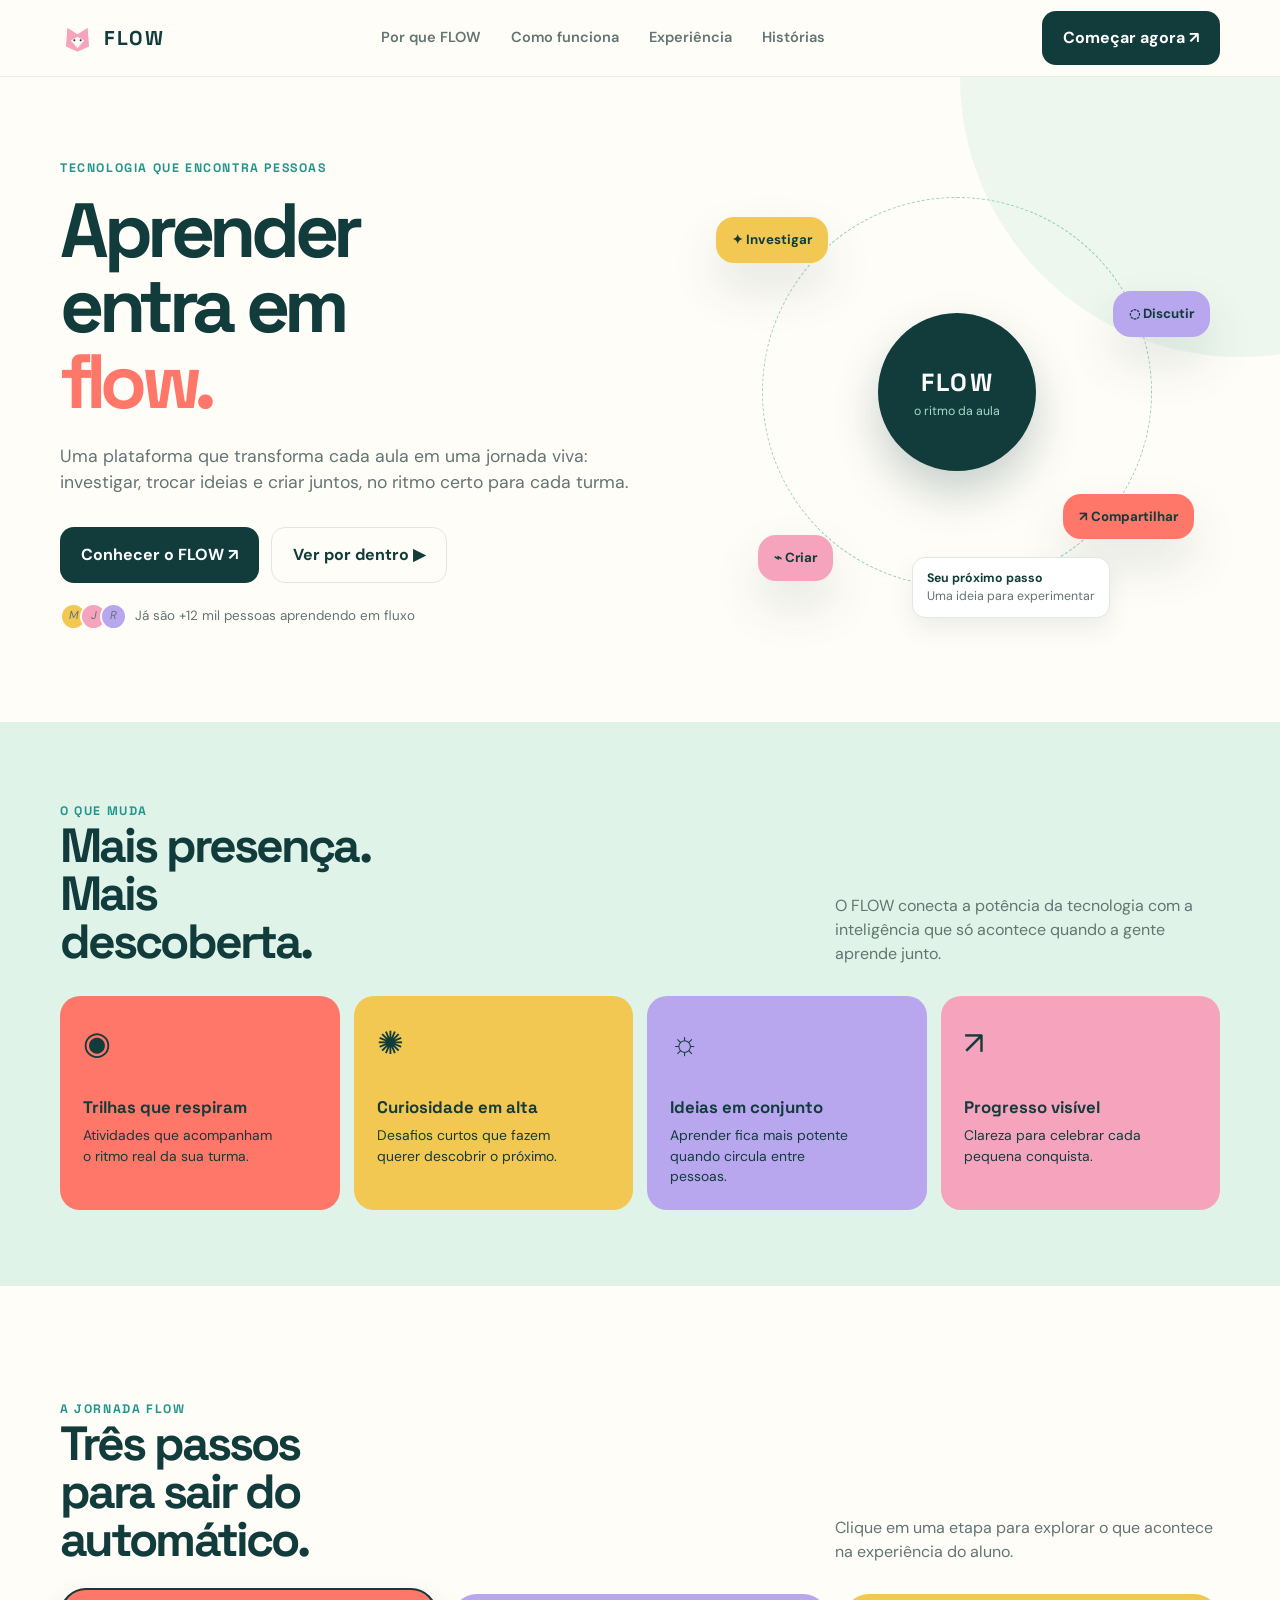
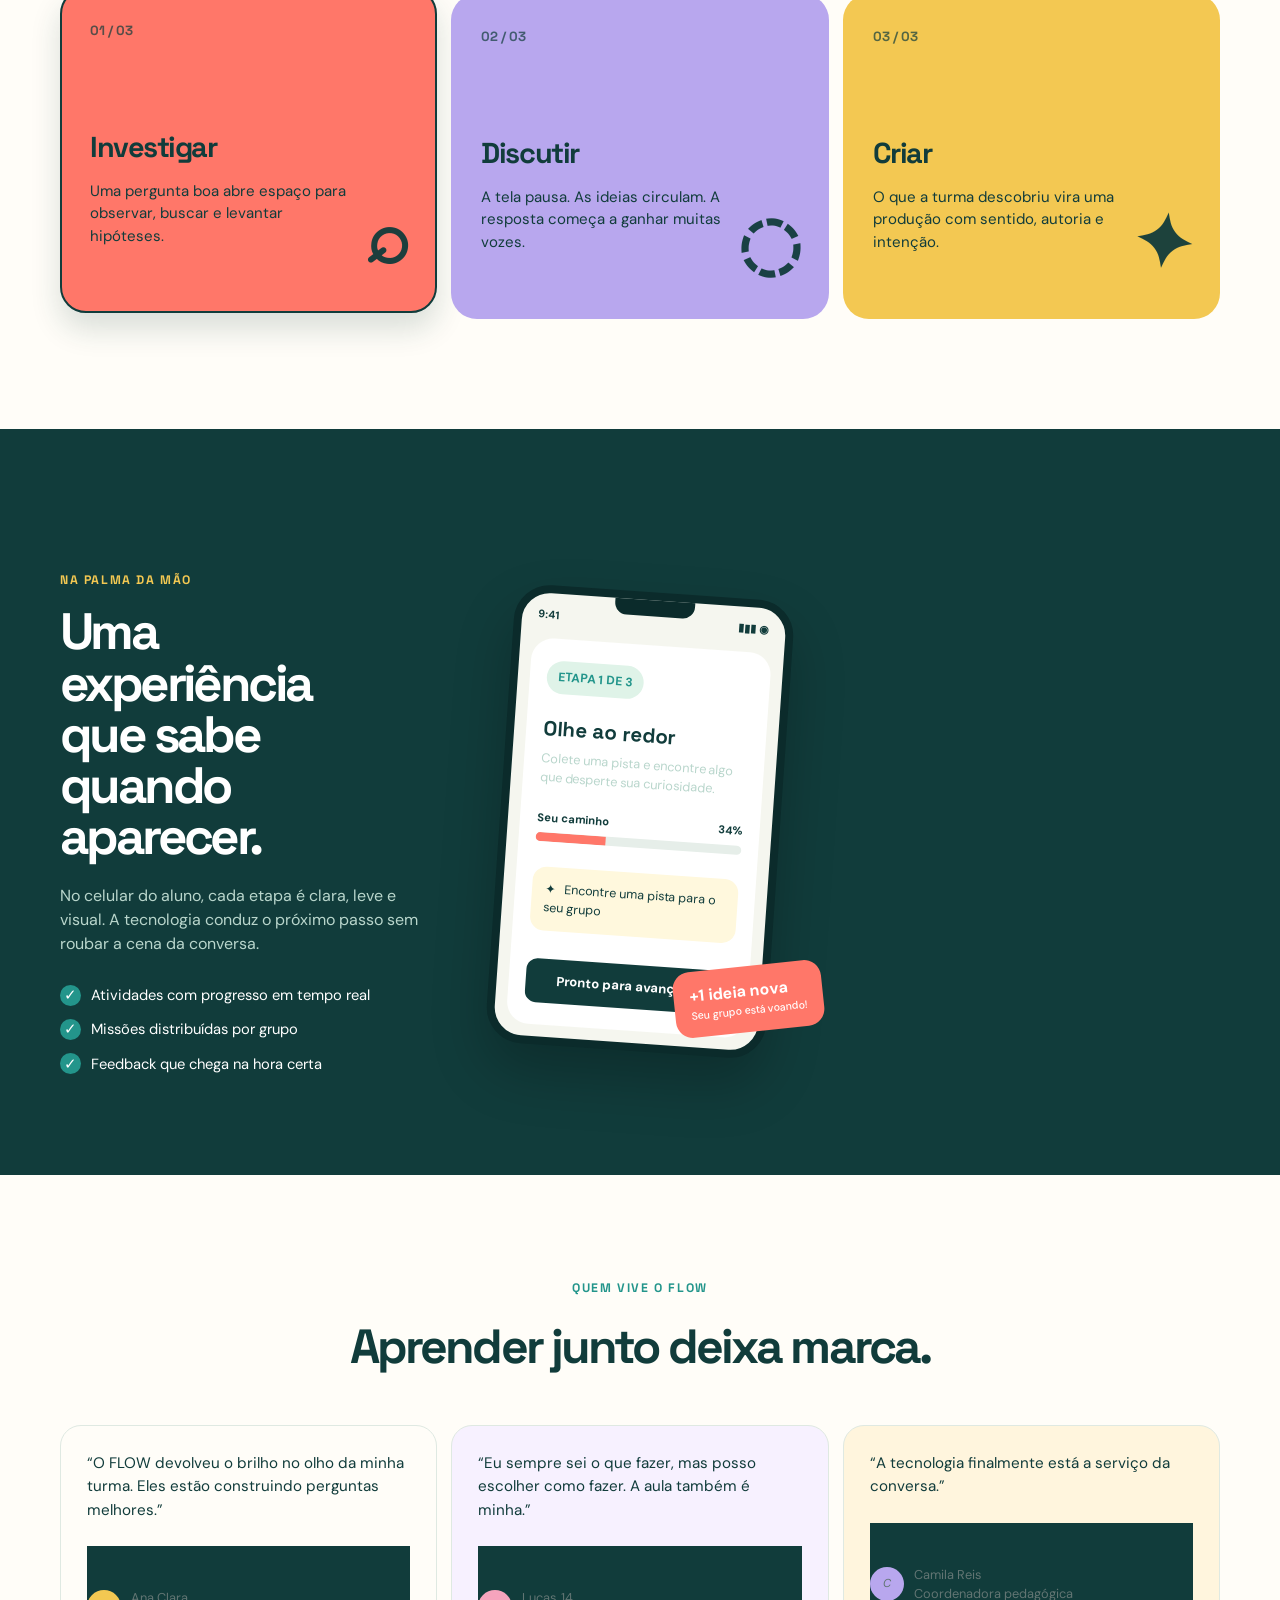
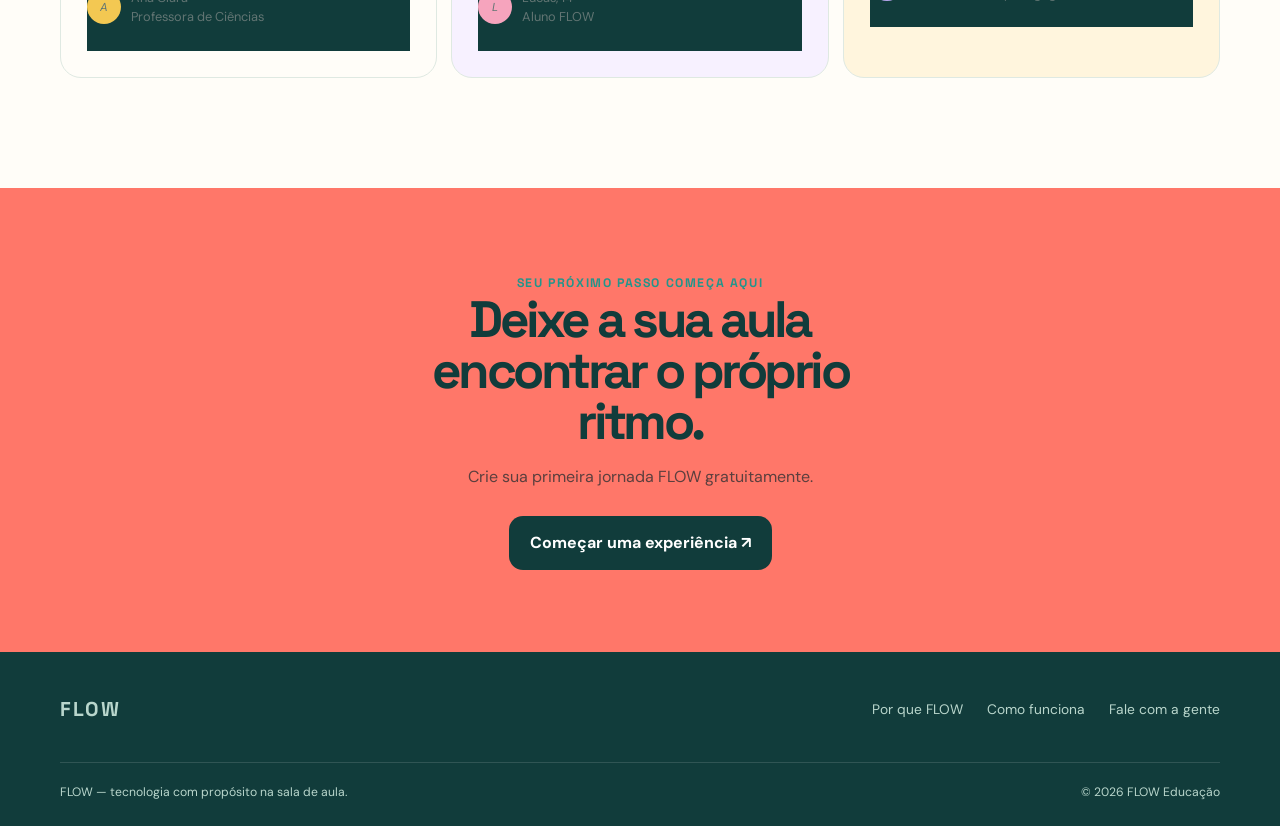
==== frontend/index.html @ 7e12e646 "feat: add FlowRoom frontend pages" ====
<!doctype html>
<html lang="pt-BR">
<head>
<meta charset="utf-8"><meta name="viewport" content="width=device-width,initial-scale=1">
<title>FLOW — Aprender no ritmo certo</title>
<link rel="preconnect" href="https://fonts.googleapis.com"><link rel="preconnect" href="https://fonts.gstatic.com" crossorigin>
<link href="https://fonts.googleapis.com/css2?family=DM+Sans:wght@400;500;600;700&family=Space+Grotesk:wght@500;600;700&display=swap" rel="stylesheet">
<style>
:root{--deep:#113c3b;--teal:#23958b;--mint:#dff3e8;--paper:#fffdf8;--muted:#627573;--coral:#ff7769;--yellow:#f3c852;--lilac:#b8a7ee;--pink:#f6a4bd;--line:#dfe9e2;--shadow:0 24px 50px #113c3b1f}
*{box-sizing:border-box;margin:0;padding:0}html{scroll-behavior:smooth}body{background:var(--paper);color:var(--deep);font-family:'DM Sans',sans-serif;line-height:1.5;overflow-x:hidden}h1,h2,h3,.brand,.eyebrow{font-family:'Space Grotesk',sans-serif}a{color:inherit;text-decoration:none}button{font:inherit}.wrap{margin:auto;width:min(1160px,calc(100% - 48px))}.eyebrow{color:var(--teal);font-size:.77rem;font-weight:700;letter-spacing:.13em;text-transform:uppercase}.btn{align-items:center;border:0;border-radius:14px;cursor:pointer;display:inline-flex;font-weight:700;gap:10px;justify-content:center;padding:15px 21px;transition:.2s}.btn:hover{box-shadow:0 10px 22px #113c3b29;transform:translateY(-3px)}.primary{background:var(--deep);color:#fff}.quiet{background:transparent;border:1px solid var(--line)}:focus-visible{outline:3px solid var(--yellow);outline-offset:3px}
header{background:#fffdf8e8;border-bottom:1px solid #dfe9e2bf;backdrop-filter:blur(14px);position:sticky;top:0;z-index:10}nav{align-items:center;display:flex;justify-content:space-between;min-height:76px}.brand{align-items:center;display:flex;font-size:1.25rem;font-weight:700;gap:9px;letter-spacing:.08em}.fox{height:35px;width:35px}.navlinks{display:flex;font-size:.91rem;font-weight:600;gap:30px}.navlinks a{color:var(--muted)}.navlinks a:hover{color:var(--teal)}.menu{background:none;border:0;cursor:pointer;display:none}.menu span{background:var(--deep);display:block;height:2px;margin:5px;width:23px}
.hero{overflow:hidden;padding:78px 0 92px;position:relative}.hero:before{background:var(--mint);border-radius:50%;content:'';height:560px;opacity:.55;position:absolute;right:-240px;top:-280px;width:560px}.hero-grid{align-items:center;display:grid;gap:64px;grid-template-columns:1fr .92fr;position:relative}.hero h1{font-size:clamp(3rem,6vw,5.65rem);letter-spacing:-.07em;line-height:.98;margin:14px 0 24px;max-width:8ch}.hero h1 em{color:var(--coral);font-style:normal}.lead{color:var(--muted);font-size:1.1rem;max-width:48ch}.actions{display:flex;flex-wrap:wrap;gap:12px;margin-top:31px}.hero-note{align-items:center;color:var(--muted);display:flex;font-size:.84rem;gap:8px;margin-top:20px}.avatars{display:flex}.avatar{align-items:center;border:2px solid var(--paper);border-radius:50%;display:flex;font-size:.72rem;height:27px;justify-content:center;margin-left:-7px;width:27px}.avatar:first-child{margin-left:0}.a1{background:var(--yellow)}.a2{background:var(--pink)}.a3{background:var(--lilac)}
.flow{min-height:460px;position:relative}.orbit{animation:spin 24s linear infinite;border:1.5px dashed #23958b73;border-radius:50%;height:390px;left:50%;position:absolute;top:50%;transform:translate(-50%,-50%);width:390px}.orbit:after{background:var(--coral);border:6px solid var(--paper);border-radius:50%;content:'';height:15px;left:41px;position:absolute;top:40px;width:15px}@keyframes spin{to{transform:translate(-50%,-50%) rotate(360deg)}}.core{align-items:center;background:var(--deep);border-radius:50%;box-shadow:0 22px 45px #113c3b3b;color:#fff;display:flex;flex-direction:column;height:158px;justify-content:center;left:50%;position:absolute;top:50%;transform:translate(-50%,-50%);width:158px;z-index:2}.core strong{font-family:'Space Grotesk';font-size:1.55rem;letter-spacing:.09em}.core small{color:#a8d8c9;font-size:.77rem}.chip{animation:float 4.5s ease-in-out infinite;border-radius:18px;box-shadow:var(--shadow);font-size:.83rem;font-weight:700;padding:13px 16px;position:absolute;z-index:3}.chip b{font-size:1.2rem}.one{background:var(--yellow);left:4%;top:12%}.two{animation-delay:-1.6s;background:var(--lilac);right:2%;top:28%}.three{animation-delay:-2.4s;background:var(--pink);bottom:9%;left:12%}.four{animation-delay:-3.2s;background:var(--coral);bottom:18%;right:5%}@keyframes float{50%{transform:translateY(-9px) rotate(2deg)}}.caption{background:#fff;border:1px solid var(--line);border-radius:13px;bottom:1%;box-shadow:0 11px 25px #113c3b14;color:var(--muted);font-size:.77rem;padding:11px 14px;position:absolute;right:21%;z-index:4}.caption strong{color:var(--deep);display:block}
.benefits{background:var(--mint);padding:76px 0}.section-head,.intro{align-items:end;display:flex;justify-content:space-between;margin-bottom:30px}.section-head h2,.intro h2{font-size:clamp(2rem,4vw,3rem);letter-spacing:-.06em;line-height:1;max-width:11ch}.section-head p,.intro p{color:var(--muted);max-width:35ch}.benefit-grid,.step-grid,.quotes{display:grid;gap:14px;grid-template-columns:repeat(4,1fr)}.card{border-radius:20px;min-height:195px;padding:23px;transition:.2s}.card:hover,.step:hover,.quote:hover{box-shadow:0 16px 30px #113c3b24;transform:translateY(-6px)}.card:nth-child(1),.step:nth-child(1){background:var(--coral)}.card:nth-child(2),.step:nth-child(2){background:var(--yellow)}.card:nth-child(3),.step:nth-child(3){background:var(--lilac)}.card:nth-child(4){background:var(--pink)}.icon{font-size:2rem;margin-bottom:28px}.card h3{font-size:1.05rem;margin-bottom:5px}.card p{font-size:.87rem;max-width:19ch}
.steps{padding:110px 0}.step-grid{grid-template-columns:repeat(3,1fr)}.step{border:2px solid transparent;border-radius:26px;cursor:pointer;min-height:325px;overflow:hidden;padding:28px;position:relative;transition:.2s}.step.active{border-color:var(--deep);box-shadow:0 16px 30px #113c3b29;transform:translateY(-6px)}.step:nth-child(1){background:var(--coral)}.step:nth-child(2){background:var(--lilac)}.step:nth-child(3){background:var(--yellow)}.step small{font-family:'Space Grotesk';font-weight:700;opacity:.7}.step h3{font-size:1.8rem;letter-spacing:-.05em;margin-top:84px}.step p{font-size:.94rem;margin-top:10px;max-width:26ch}.step b{bottom:18px;font-size:4.6rem;opacity:.95;position:absolute;right:24px;transform:rotate(8deg)}
.app{background:var(--deep);color:#fff;overflow:hidden;padding:100px 0}.app-grid{align-items:center;display:grid;gap:90px;grid-template-columns:.9fr 1.1fr}.app h2{font-size:clamp(2.2rem,4vw,3.6rem);letter-spacing:-.07em;line-height:1;margin:15px 0 22px;max-width:9ch}.app p{color:#b9d6cc;max-width:38ch}.app .eyebrow{color:var(--yellow)}.checks{display:grid;gap:12px;list-style:none;margin-top:28px}.checks li{align-items:center;display:flex;font-size:.92rem;gap:10px}.checks li:before{align-items:center;background:var(--teal);border-radius:50%;content:'✓';display:flex;height:21px;justify-content:center;width:21px}.phone-wrap{display:flex;justify-content:center;position:relative}.phone{background:#f5f6ef;border:8px solid #0b2b2b;border-radius:36px;box-shadow:0 27px 55px #0000003b;color:var(--deep);max-width:280px;padding:12px;transform:rotate(4deg);width:100%}.phone-top{display:flex;font-size:.68rem;font-weight:700;justify-content:space-between;padding:1px 4px 16px}.notch{background:#0b2b2b;border-radius:0 0 12px 12px;height:16px;left:50%;position:absolute;top:0;transform:translateX(-50%);width:80px}.phone-body{background:#fff;border-radius:22px;min-height:370px;padding:22px 17px}.pill{background:var(--mint);border-radius:100px;color:var(--teal);display:inline-flex;font-size:.76rem;font-weight:700;padding:7px 11px}.phone h3{font-size:1.28rem;margin:20px 0 5px}.phone-body p{font-size:.8rem}.bar-label{display:flex;font-size:.7rem;font-weight:700;justify-content:space-between;margin-top:22px}.bar{background:#e6eee9;border-radius:10px;height:9px;margin-top:7px;overflow:hidden}.bar i{animation:grow 1.5s ease-out both;background:var(--coral);display:block;height:100%;width:72%}@keyframes grow{from{width:0}}.task{background:#fff8dd;border-radius:14px;font-size:.78rem;margin-top:25px;padding:13px}.phone-btn{background:var(--deep);border:0;border-radius:11px;color:#fff;cursor:pointer;font-size:.82rem;font-weight:700;margin-top:28px;padding:12px;width:100%}.phone-btn.done{background:var(--teal)}.badge{background:var(--coral);border-radius:17px;bottom:4%;font-weight:700;padding:13px 16px;position:absolute;right:1%;transform:rotate(-6deg)}.badge small{display:block;font-size:.66rem;font-weight:500}
.social{padding:100px 0 110px;text-align:center}.social h2{font-size:clamp(2rem,4vw,3rem);letter-spacing:-.06em;margin:12px auto 42px}.quotes{grid-template-columns:repeat(3,1fr);text-align:left}.quote{border:1px solid var(--line);border-radius:21px;padding:26px;transition:.2s}.quote:nth-child(2){background:#f7f1ff}.quote:nth-child(3){background:#fff5dd}.quote p{font-size:.95rem;line-height:1.55}.quote footer{align-items:center;color:var(--muted);display:flex;font-size:.8rem;gap:10px;margin-top:24px}.quote footer .avatar{border:0;height:34px;margin:0;width:34px}
.final{background:var(--coral);padding:82px 0;text-align:center}.final h2{font-size:clamp(2.2rem,4vw,3.7rem);letter-spacing:-.07em;line-height:1;margin:auto;max-width:14ch}.final p{color:#5c3f3e;margin:18px auto 27px}.final .btn{background:var(--deep);color:#fff}footer{background:var(--deep);color:#b9d6cc;padding:42px 0 24px}.foot-top,.foot-bottom{align-items:center;display:flex;justify-content:space-between}.foot-links{display:flex;font-size:.86rem;gap:24px}.foot-bottom{border-top:1px solid #ffffff21;font-size:.76rem;margin-top:38px;padding-top:20px}
@media(max-width:860px){.hero-grid,.app-grid{grid-template-columns:1fr;gap:35px}.hero-copy{text-align:center}.hero-copy h1,.hero-copy .lead{margin-left:auto;margin-right:auto}.actions,.hero-note{justify-content:center}.benefit-grid{grid-template-columns:repeat(2,1fr)}.app{text-align:center}.app h2,.app p{margin-left:auto;margin-right:auto}.checks{justify-content:center}.phone-wrap{margin-top:12px}.section-head,.intro{align-items:start;flex-direction:column;gap:16px}.quotes{grid-template-columns:1fr 1fr}}
@media(max-width:600px){.wrap{width:min(100% - 36px,520px)}.navlinks{background:var(--paper);border-bottom:1px solid var(--line);display:none;flex-direction:column;gap:18px;left:0;padding:22px;position:absolute;right:0;top:76px}.navlinks.open{display:flex}.menu{display:block}.nav-cta{display:none}.hero{padding:56px 0}.hero h1{font-size:clamp(2.9rem,14vw,4.3rem)}.flow{min-height:355px}.orbit{height:275px;width:275px}.core{height:115px;width:115px}.core strong{font-size:1.2rem}.chip{font-size:.72rem;padding:10px 11px}.caption{bottom:0;right:9%}.benefits{padding:60px 0}.benefit-grid,.step-grid,.quotes{display:flex;overflow-x:auto;scroll-snap-type:x mandatory;scrollbar-width:none}.benefit-grid::-webkit-scrollbar,.step-grid::-webkit-scrollbar,.quotes::-webkit-scrollbar{display:none}.card,.step,.quote{flex:0 0 82%;scroll-snap-align:start}.steps,.social{padding:78px 0}.step{min-height:290px}.step h3{margin-top:65px}.app{padding:73px 0}.phone{transform:rotate(2deg)}.badge{right:2%}.foot-top,.foot-bottom{align-items:flex-start;flex-direction:column;gap:20px}.foot-links{flex-wrap:wrap;gap:14px 20px}}
@media(prefers-reduced-motion:reduce){*,*:before,*:after{animation-duration:.01ms!important;scroll-behavior:auto!important;transition-duration:.01ms!important}}
</style>
<style>
.app-layer{background:#f4f7f2;display:none;inset:0;min-height:100vh;overflow:auto;position:fixed;z-index:30}.app-layer.open{display:block}.app-bar{align-items:center;background:#fffdf8;border-bottom:1px solid var(--line);display:flex;justify-content:space-between;padding:18px max(22px,calc((100% - 1120px)/2));position:sticky;top:0;z-index:2}.app-brand{align-items:center;display:flex;font-family:'Space Grotesk';font-size:1.1rem;font-weight:700;gap:8px;letter-spacing:.06em}.app-brand i{background:var(--coral);border-radius:9px;display:block;height:25px;transform:rotate(45deg);width:25px}.app-brand span{margin-left:-5px}.app-close{background:transparent;border:1px solid var(--line);border-radius:10px;color:var(--deep);cursor:pointer;font-weight:700;padding:9px 13px}.app-wrap{margin:auto;max-width:1060px;padding:52px 24px 80px}.app-page{display:none;animation:pageIn .35s ease both}.app-page.active{display:block}@keyframes pageIn{from{opacity:0;transform:translateY(12px)}to{opacity:1;transform:none}}.app-kicker{color:var(--teal);font-family:'Space Grotesk';font-size:.75rem;font-weight:700;letter-spacing:.14em;text-transform:uppercase}.app-heading{font-family:'Space Grotesk';font-size:clamp(2.3rem,5vw,4.7rem);letter-spacing:-.07em;line-height:.98;margin:13px 0 18px;max-width:11ch}.app-copy{color:var(--muted);font-size:1rem;max-width:48ch}.app-grid{display:grid;gap:20px;grid-template-columns:repeat(3,1fr);margin-top:38px}.app-choice,.app-card{background:#fff;border:1px solid var(--line);border-radius:20px;padding:24px;text-align:left}.app-choice{cursor:pointer;min-height:190px;transition:.2s}.app-choice:hover{border-color:var(--teal);box-shadow:var(--shadow);transform:translateY(-4px)}.app-choice:nth-child(1){background:var(--mint)}.app-choice:nth-child(2){background:#fff1dc}.app-choice:nth-child(3){background:#f5efff}.app-choice strong{display:block;font-family:'Space Grotesk';font-size:1.35rem;margin:40px 0 6px}.app-choice p,.app-card p{color:var(--muted);font-size:.88rem}.app-icon{font-size:1.7rem}.app-form{background:#fff;border:1px solid var(--line);border-radius:24px;margin-top:30px;max-width:510px;padding:28px}.field{display:grid;gap:7px;margin-bottom:17px}.field label{font-size:.8rem;font-weight:700}.field input,.field textarea,.select-like{background:#fbfcf8;border:1px solid #cfded4;border-radius:11px;color:var(--deep);font:inherit;padding:13px 14px;width:100%}.field textarea{min-height:130px;resize:vertical}.form-actions{display:flex;flex-wrap:wrap;gap:10px;margin-top:25px}.app-btn{background:var(--deep);border:0;border-radius:11px;color:#fff;cursor:pointer;font-weight:700;padding:13px 18px}.app-btn.alt{background:transparent;border:1px solid var(--line);color:var(--deep)}.flow-status{align-items:center;background:var(--mint);border-radius:14px;color:var(--teal);display:inline-flex;font-size:.78rem;font-weight:700;gap:8px;padding:9px 12px}.flow-status:before{background:var(--teal);border-radius:50%;content:'';height:8px;width:8px}.step-strip{display:flex;gap:8px;margin:30px 0}.step-dot{background:#dce8df;border-radius:50px;color:var(--muted);font-size:.75rem;font-weight:700;padding:8px 12px}.step-dot.current{background:var(--deep);color:#fff}.room-code{background:var(--deep);border-radius:26px;color:#fff;display:inline-block;font-family:'Space Grotesk';font-size:clamp(3rem,9vw,6.5rem);letter-spacing:.14em;line-height:1;padding:28px 34px}.room-layout{align-items:start;display:grid;gap:20px;grid-template-columns:1.15fr .85fr;margin-top:35px}.member-list{display:grid;gap:9px;margin-top:18px}.member{align-items:center;background:#f7faf5;border:1px solid var(--line);border-radius:11px;display:flex;justify-content:space-between;padding:12px 14px}.member b{font-size:.9rem}.member small{color:var(--muted)}.progress-track{background:#e5eee6;border-radius:20px;height:12px;margin:15px 0 25px;overflow:hidden}.progress-track i{background:var(--teal);border-radius:20px;display:block;height:100%;width:75%}.group-grid{display:grid;gap:10px;grid-template-columns:repeat(2,1fr);margin-top:18px}.group-box{background:#f8faf7;border:1px solid var(--line);border-radius:12px;padding:14px}.group-box strong{display:flex;justify-content:space-between}.group-box small{color:var(--muted);display:block;margin-top:5px}.mode-card{border-radius:26px;margin-top:32px;padding:42px 34px}.mode-card.digital{background:var(--mint)}.mode-card.presential{background:var(--deep);color:#fff;max-width:700px}.mode-card.presential .app-copy{color:#b9d6cc}.mode-card h2{font-family:'Space Grotesk';font-size:clamp(2.2rem,5vw,4.8rem);letter-spacing:-.07em;line-height:.96;margin:18px 0;max-width:10ch}.mode-card.presential h2{max-width:11ch}.role-tag{background:var(--yellow);border-radius:100px;display:inline-block;font-size:.74rem;font-weight:700;padding:7px 11px}.quote-mark{color:var(--coral);font-size:4rem;line-height:.7}.result-stat{display:grid;gap:12px;grid-template-columns:repeat(3,1fr);margin:30px 0}.result-stat div{background:#fff;border:1px solid var(--line);border-radius:16px;padding:18px}.result-stat b{display:block;font-family:'Space Grotesk';font-size:2rem}.result-stat span{color:var(--muted);font-size:.78rem}.demo-progress{align-items:center;display:flex;gap:10px;margin:25px 0}.demo-progress i{background:var(--teal);border-radius:10px;display:block;height:6px;width:24%}.demo-progress i:nth-child(2){background:#c9d9ce;width:24%}.demo-progress i:nth-child(3){background:#c9d9ce;width:24%}.demo-progress i:nth-child(4){background:#c9d9ce;width:24%}.app-note{color:var(--muted);font-size:.82rem;margin-top:15px}.app-back{background:none;border:0;color:var(--teal);cursor:pointer;font-size:.85rem;font-weight:700;margin-bottom:22px;padding:0}.screen-actions{display:flex;flex-wrap:wrap;gap:10px;margin-top:28px}@media(max-width:700px){.app-wrap{padding:38px 18px 60px}.app-grid,.room-layout{grid-template-columns:1fr}.result-stat{grid-template-columns:1fr 1fr}.result-stat div:last-child{grid-column:span 2}.room-code{font-size:3.2rem;padding:22px 20px}.mode-card{padding:30px 24px}.app-bar{padding-left:18px;padding-right:18px}}
@media(max-width:420px){.wrap{width:calc(100% - 28px)}.hero{padding-top:42px}.hero h1{font-size:clamp(2.65rem,14vw,3.6rem)}.hero-note{align-items:flex-start;font-size:.76rem;text-align:left}.actions .btn{flex:1 1 100%;width:100%}.flow{min-height:320px}.orbit{height:245px;width:245px}.core{height:100px;width:100px}.core strong{font-size:1.05rem}.core small{font-size:.65rem}.chip{font-size:.65rem;padding:8px 9px}.one{left:0}.two{right:0}.three{left:3%}.four{right:0}.caption{font-size:.67rem;right:0}.app-bar{min-height:64px}.app-brand{font-size:.95rem}.app-close{font-size:.72rem;padding:8px 9px}.app-wrap{padding:30px 14px 48px}.app-heading{font-size:clamp(2.15rem,12vw,3.25rem);max-width:100%}.app-copy{font-size:.92rem}.app-grid{margin-top:25px}.app-choice,.app-card{border-radius:16px;padding:18px}.app-choice{min-height:150px}.app-choice strong{font-size:1.15rem;margin-top:24px}.app-form{border-radius:17px;padding:19px}.step-strip{margin:22px 0;max-width:100%;overflow-x:auto;padding-bottom:5px;scrollbar-width:none}.step-strip::-webkit-scrollbar{display:none}.step-dot{flex:0 0 auto;font-size:.68rem;padding:7px 9px}.room-code{font-size:2.65rem;letter-spacing:.1em;max-width:100%;padding:20px 14px}.room-layout{margin-top:25px}.mode-card{border-radius:20px;padding:25px 18px}.mode-card h2{font-size:clamp(2.1rem,12vw,3.2rem);max-width:100%}.result-stat{gap:8px;grid-template-columns:1fr 1fr}.result-stat div{padding:13px}.result-stat b{font-size:1.55rem}.result-stat div:last-child{grid-column:span 2}.screen-actions .app-btn{width:100%}.app-btn{max-width:100%;white-space:normal}.field input,.field textarea,.select-like{font-size:16px}}
 .app-tabs{display:flex;gap:5px;margin:0 auto;overflow-x:auto;padding:3px;scrollbar-width:none}.app-tabs::-webkit-scrollbar{display:none}.app-tab{background:transparent;border:0;border-radius:9px;color:var(--muted);cursor:pointer;font-size:.78rem;font-weight:700;padding:9px 12px;white-space:nowrap}.app-tab:hover,.app-tab:focus-visible{background:var(--mint);color:var(--deep)}@media(max-width:700px){.app-bar{gap:10px}.app-tabs{order:3;width:100%}.app-bar{flex-wrap:wrap}.app-bar .app-brand{margin-right:auto}.app-close{order:2}.app-tabs{order:3}.app-tabs .app-tab{font-size:.72rem;padding:8px 10px}}
</style>
</head>
<body>
<header><nav class="wrap"><a class="brand" href="#top"><svg class="fox" viewBox="0 0 100 100" fill="none" aria-hidden="true"><defs><linearGradient id="foxGradient" x1="18" y1="15" x2="83" y2="84"><stop stop-color="#F6A4BD"/><stop offset=".48" stop-color="#FF7769"/><stop offset="1" stop-color="#F3C852"/></linearGradient></defs><path d="M17 73 21 19l29 19 29-19 4 54-33 15-33-15Z" fill="url(#foxGradient)"/><path d="m31 56 19-11 19 11-19 22-19-22Z" fill="#FFFDF8"/><circle cx="41" cy="55" r="3" fill="#113C3B"/><circle cx="59" cy="55" r="3" fill="#113C3B"/></svg><span>FLOW</span></a><div class="navlinks" id="navlinks"><a href="#beneficios">Por que FLOW</a><a href="#como">Como funciona</a><a href="#experiencia">Experiência</a><a href="#historias">Histórias</a></div><a class="btn primary nav-cta" href="#comece">Começar agora ↗</a><button class="menu" aria-label="Abrir menu" aria-expanded="false"><span></span><span></span><span></span></button></nav></header>
<main id="top">
<section class="hero"><div class="wrap hero-grid"><div class="hero-copy"><span class="eyebrow">Tecnologia que encontra pessoas</span><h1>Aprender entra em <em>flow.</em></h1><p class="lead">Uma plataforma que transforma cada aula em uma jornada viva: investigar, trocar ideias e criar juntos, no ritmo certo para cada turma.</p><div class="actions"><a class="btn primary" href="#comece">Conhecer o FLOW ↗</a><a class="btn quiet" href="#experiencia">Ver por dentro ▶</a></div><div class="hero-note"><div class="avatars"><i class="avatar a1">M</i><i class="avatar a2">J</i><i class="avatar a3">R</i></div><span>Já são +12 mil pessoas aprendendo em fluxo</span></div></div><div class="flow" aria-label="Diagrama animado do fluxo de aprendizagem"><div class="orbit"></div><div class="core"><strong>FLOW</strong><small>o ritmo da aula</small></div><div class="chip one">✦ Investigar</div><div class="chip two">◌ Discutir</div><div class="chip three">⌁ Criar</div><div class="chip four">↗ Compartilhar</div><div class="caption"><strong>Seu próximo passo</strong>Uma ideia para experimentar</div></div></div></section>
<section class="benefits" id="beneficios"><div class="wrap"><div class="section-head"><div><span class="eyebrow">O que muda</span><h2>Mais presença. Mais descoberta.</h2></div><p>O FLOW conecta a potência da tecnologia com a inteligência que só acontece quando a gente aprende junto.</p></div><div class="benefit-grid"><article class="card"><div class="icon">◉</div><h3>Trilhas que respiram</h3><p>Atividades que acompanham o ritmo real da sua turma.</p></article><article class="card"><div class="icon">✺</div><h3>Curiosidade em alta</h3><p>Desafios curtos que fazem querer descobrir o próximo.</p></article><article class="card"><div class="icon">☼</div><h3>Ideias em conjunto</h3><p>Aprender fica mais potente quando circula entre pessoas.</p></article><article class="card"><div class="icon">↗</div><h3>Progresso visível</h3><p>Clareza para celebrar cada pequena conquista.</p></article></div></div></section>
<section class="steps" id="como"><div class="wrap"><div class="intro"><div><span class="eyebrow">A jornada FLOW</span><h2>Três passos para sair do automático.</h2></div><p>Clique em uma etapa para explorar o que acontece na experiência do aluno.</p></div><div class="step-grid"><article class="step active" tabindex="0" role="button" aria-label="Ver Investigar"><small>01 / 03</small><h3>Investigar</h3><p>Uma pergunta boa abre espaço para observar, buscar e levantar hipóteses.</p><b>⌕</b></article><article class="step" tabindex="0" role="button" aria-label="Ver Discutir"><small>02 / 03</small><h3>Discutir</h3><p>A tela pausa. As ideias circulam. A resposta começa a ganhar muitas vozes.</p><b>◌</b></article><article class="step" tabindex="0" role="button" aria-label="Ver Criar"><small>03 / 03</small><h3>Criar</h3><p>O que a turma descobriu vira uma produção com sentido, autoria e intenção.</p><b>✦</b></article></div></div></section>
<section class="app" id="experiencia"><div class="wrap app-grid"><div><span class="eyebrow">Na palma da mão</span><h2>Uma experiência que sabe quando aparecer.</h2><p>No celular do aluno, cada etapa é clara, leve e visual. A tecnologia conduz o próximo passo sem roubar a cena da conversa.</p><ul class="checks"><li>Atividades com progresso em tempo real</li><li>Missões distribuídas por grupo</li><li>Feedback que chega na hora certa</li></ul></div><div class="phone-wrap"><div class="phone"><div class="notch"></div><div class="phone-top"><span>9:41</span><span>▮▮▮ ◉</span></div><div class="phone-body"><span class="pill">ETAPA 1 DE 3</span><h3>Olhe ao redor</h3><p>Colete uma pista e encontre algo que desperte sua curiosidade.</p><div class="bar-label"><span>Seu caminho</span><span class="percent">34%</span></div><div class="bar"><i style="width:34%"></i></div><div class="task">✦ &nbsp; Encontre uma pista para o seu grupo</div><button class="phone-btn">Pronto para avançar →</button></div></div><div class="badge">+1 ideia nova<small>Seu grupo está voando!</small></div></div></div></section>
<section class="social" id="historias"><div class="wrap"><span class="eyebrow">Quem vive o FLOW</span><h2>Aprender junto deixa marca.</h2><div class="quotes"><article class="quote"><p>“O FLOW devolveu o brilho no olho da minha turma. Eles estão construindo perguntas melhores.”</p><footer><i class="avatar a1">A</i><span>Ana Clara<br>Professora de Ciências</span></footer></article><article class="quote"><p>“Eu sempre sei o que fazer, mas posso escolher como fazer. A aula também é minha.”</p><footer><i class="avatar a2">L</i><span>Lucas, 14<br>Aluno FLOW</span></footer></article><article class="quote"><p>“A tecnologia finalmente está a serviço da conversa.”</p><footer><i class="avatar a3">C</i><span>Camila Reis<br>Coordenadora pedagógica</span></footer></article></div></div></section>
<section class="final" id="comece"><div class="wrap"><span class="eyebrow">Seu próximo passo começa aqui</span><h2>Deixe a sua aula encontrar o próprio ritmo.</h2><p>Crie sua primeira jornada FLOW gratuitamente.</p><a class="btn" href="mailto:oi@flow.education">Começar uma experiência ↗</a></div></section></main>
<footer><div class="wrap"><div class="foot-top"><a class="brand" href="#top"><span>FLOW</span></a><div class="foot-links"><a href="#beneficios">Por que FLOW</a><a href="#como">Como funciona</a><a href="mailto:oi@flow.education">Fale com a gente</a></div></div><div class="foot-bottom"><span>FLOW — tecnologia com propósito na sala de aula.</span><span>© 2026 FLOW Educação</span></div></div></footer>
<script>
const menu=document.querySelector('.menu'),nav=document.querySelector('.navlinks');
menu.addEventListener('click',()=>{const open=nav.classList.toggle('open');menu.setAttribute('aria-expanded',open)});
nav.querySelectorAll('a').forEach(a=>a.addEventListener('click',()=>{nav.classList.remove('open');menu.setAttribute('aria-expanded','false')}));
const data=[['ETAPA 1 DE 3','Olhe ao redor','Colete uma pista e encontre algo que desperte sua curiosidade.','34%','Encontre uma pista para o seu grupo','var(--coral)'],['ETAPA 2 DE 3','Hora de conectar','Compare suas descobertas com o grupo e encontre um padrão.','72%','Compartilhe uma ideia com seu grupo','var(--lilac)'],['ETAPA 3 DE 3','Mostre sua ideia','Transforme o que vocês descobriram em algo que todos possam ver.','100%','Registre a criação do seu grupo','var(--yellow)']];
const steps=document.querySelectorAll('.step'),pill=document.querySelector('.pill'),title=document.querySelector('.phone h3'),desc=document.querySelector('.phone-body p'),bar=document.querySelector('.bar i'),percent=document.querySelector('.percent'),task=document.querySelector('.task'),badge=document.querySelector('.badge'),phoneBtn=document.querySelector('.phone-btn');
function choose(i){const d=data[i];steps.forEach((s,n)=>s.classList.toggle('active',n===i));pill.textContent=d[0];title.textContent=d[1];desc.textContent=d[2];bar.style.width=d[3];percent.textContent=d[3];task.innerHTML='✦ &nbsp; '+d[4];badge.style.background=d[5];phoneBtn.classList.remove('done');phoneBtn.innerHTML='Pronto para avançar →';document.querySelector('#experiencia').scrollIntoView({behavior:'smooth',block:'center'})}
steps.forEach((s,i)=>{s.addEventListener('click',()=>choose(i));s.addEventListener('keydown',e=>{if(e.key==='Enter'||e.key===' '){e.preventDefault();choose(i)}})});
phoneBtn.addEventListener('click',()=>{phoneBtn.classList.add('done');phoneBtn.innerHTML='Etapa concluída ✓';badge.innerHTML='+1 conquista<small>Continue nesse ritmo!</small>'});
</script>
<section class="app-layer" id="flowApp" aria-label="Aplicação FlowRoom">
<div class="app-bar"><a class="app-brand" href="#top" data-exit-app><i></i><span>FLOWROOM</span></a><div class="app-tabs" role="tablist" aria-label="Áreas do FlowRoom"><button class="app-tab" data-go="choose" role="tab">Visão geral</button><button class="app-tab" data-go="student-login" role="tab">Aluno</button><button class="app-tab" data-go="teacher-login" role="tab">Professor</button><button class="app-tab" data-go="demo-intro" role="tab">Demonstração</button></div><button class="app-close" data-exit-app>Voltar para home</button></div>
<div class="app-wrap">
<section class="app-page active" data-page="choose"><span class="app-kicker">Uma aula com intenção</span><h1 class="app-heading">A tecnologia entra quando tem algo a fazer.</h1><p class="app-copy">Escolha uma experiência para explorar o FlowRoom como aluno, professor ou banca.</p><div class="app-grid"><button class="app-choice" data-go="student-login"><span class="app-icon">◌</span><strong>Entrar como aluno</strong><p>Use o código da sala e descubra a função que só você recebeu.</p></button><button class="app-choice" data-go="teacher-login"><span class="app-icon">◒</span><strong>Área do professor</strong><p>Entre, crie uma atividade, abra uma sala e conduza sua turma.</p></button><button class="app-choice" data-go="demo-intro"><span class="app-icon">✦</span><strong>Experimentar demo</strong><p>Conheça o fluxo completo em uma simulação interativa de 90 segundos.</p></button></div></section>
<section class="app-page" data-page="student-login"><button class="app-back" data-go="choose">← Escolher outra experiência</button><span class="app-kicker">Entrada do aluno</span><h1 class="app-heading">Entre na atividade.</h1><p class="app-copy">Sem cadastro, senha ou perfil. Só o código que o professor compartilhou.</p><form class="app-form" data-form="student"><div class="field"><label for="roomInput">Código da sala</label><input id="roomInput" value="K7P2X" maxlength="5" required></div><div class="field"><label for="nameInput">Seu nome</label><input id="nameInput" placeholder="Como podemos chamar você?" required></div><div class="form-actions"><button class="app-btn">Entrar na sala →</button></div><p class="app-note">Ao entrar, você recebe uma função. A resposta completa nasce do grupo.</p></form></section>
<section class="app-page" data-page="student-wait"><span class="flow-status">Você entrou</span><h1 class="app-heading">A sala está se formando.</h1><p class="app-copy">O professor inicia a atividade quando todos estiverem prontos.</p><div class="room-layout"><div class="app-card"><span class="app-kicker">Seu grupo</span><h2 style="font-family:'Space Grotesk';font-size:3rem;margin-top:12px">Grupo 2</h2><div class="member-list"><div class="member"><b>Você</b><small>conectado</small></div><div class="member"><b>Ana</b><small>conectada</small></div><div class="member"><b>Bia</b><small>conectada</small></div><div class="member"><b>João</b><small>conectando...</small></div></div></div><div class="app-card"><span class="app-kicker">Enquanto isso</span><p style="font-size:1.35rem;color:var(--deep);font-family:'Space Grotesk';margin-top:16px">Deixe a curiosidade encontrar você.</p><p class="app-note">A próxima tela aparece assim que a atividade começar.</p></div></div><div class="screen-actions"><button class="app-btn" data-go="student-role">Simular início da atividade →</button></div></section>
<section class="app-page" data-page="student-role"><div class="step-strip"><span class="step-dot current">01 Investigar</span><span class="step-dot">02 Confrontar</span><span class="step-dot">03 Concluir</span></div><span class="role-tag">DIGITAL</span><div class="mode-card digital"><span class="app-kicker">Sua função</span><h2>Perspectiva soviética</h2><p class="app-copy">Analise o trecho e identifique qual preocupação da União Soviética aparece neste documento.</p><div class="app-card" style="margin-top:26px"><span class="app-kicker">Documento</span><p style="font-family:'Space Grotesk';font-size:1.1rem;color:var(--deep);margin-top:12px">“A presença de mísseis tão próximos representa uma ameaça direta à nossa segurança.”</p></div><div class="screen-actions"><button class="app-btn" data-go="student-done">Concluir minha parte ✓</button></div></div></section>
<section class="app-page" data-page="student-done"><span class="flow-status">Parte concluída</span><h1 class="app-heading">Tudo certo. Sua pista está com o grupo.</h1><p class="app-copy">Você investigou uma perspectiva diferente. Agora aguarde as outras peças se juntarem.</p><div class="app-card" style="margin-top:30px;max-width:540px"><span class="app-kicker">Progresso do grupo</span><div class="progress-track"><i style="width:75%"></i></div><strong>3 de 4 concluíram</strong><div class="member-list"><div class="member"><b>Ana</b><span>✓</span></div><div class="member"><b>Você</b><span>✓</span></div><div class="member"><b>Bia</b><span>✓</span></div><div class="member"><b>João</b><small>aguardando</small></div></div></div><div class="screen-actions"><button class="app-btn" data-go="student-presential">Avançar para o momento presencial →</button></div></section>
<section class="app-page" data-page="student-presential"><div class="mode-card presential"><span class="app-kicker" style="color:var(--yellow)">Etapa 2 de 3 · Presencial</span><h2>Agora, a resposta não está na tela.</h2><p class="app-copy">Reúna-se com seu grupo. Cada pessoa recebeu uma perspectiva diferente. Compartilhem o que descobriram e construam uma explicação juntos.</p><p style="color:#b9d6cc;font-family:'Space Grotesk';font-size:1.3rem;margin-top:30px">05:00</p></div><div class="screen-actions"><button class="app-btn" data-go="student-conclusion">Avançar para conclusão →</button></div></section>
<section class="app-page" data-page="student-conclusion"><div class="step-strip"><span class="step-dot">01 Investigar</span><span class="step-dot">02 Confrontar</span><span class="step-dot current">03 Concluir</span></div><span class="role-tag">DIGITAL</span><div class="mode-card digital"><span class="app-kicker">Registro do grupo</span><h2>O que vocês construíram?</h2><p class="app-copy">Um integrante por grupo envia a conclusão.</p><div class="field" style="margin-top:25px"><label for="answerInput">Qual foi a conclusão do grupo?</label><textarea id="answerInput" placeholder="Escreva a explicação que nasceu da conversa..."></textarea></div><button class="app-btn" data-go="student-final">Enviar conclusão →</button></div></section>
<section class="app-page" data-page="student-final"><span class="flow-status">Conclusão enviada</span><h1 class="app-heading">A atividade encontrou seu ritmo.</h1><p class="app-copy">Você usou a tecnologia quando ela tinha uma função e deixou a tela de lado quando a conversa era mais importante.</p><div class="quote-mark">“</div><p style="font-family:'Space Grotesk';font-size:1.35rem;max-width:520px">Não é um celular para cada aluno. É a função certa, para a pessoa certa, no momento certo.</p><div class="screen-actions"><button class="app-btn" data-go="choose">Explorar outro fluxo</button></div></section>
<section class="app-page" data-page="teacher-login"><button class="app-back" data-go="choose">← Escolher outra experiência</button><span class="app-kicker">Entrada do professor</span><h1 class="app-heading">Organize a próxima conversa.</h1><p class="app-copy">Entre para criar atividades, abrir salas e acompanhar o ritmo da turma.</p><form class="app-form" data-form="teacher-login"><div class="field"><label for="teacherEmail">E-mail</label><input id="teacherEmail" type="email" placeholder="professor@escola.com" required></div><div class="field"><label for="teacherPassword">Senha</label><input id="teacherPassword" type="password" placeholder="Sua senha" required></div><div class="form-actions"><button class="app-btn">Entrar →</button><button class="app-btn alt" type="button" data-go="teacher-register">Criar cadastro</button></div><p class="app-note">Nesta versão visual, o acesso é simulado. A autenticação real será conectada ao backend.</p></form></section>
<section class="app-page" data-page="teacher-register"><button class="app-back" data-go="teacher-login">← Já tenho cadastro</button><span class="app-kicker">Cadastro do professor</span><h1 class="app-heading">Crie seu espaço de aula.</h1><form class="app-form" data-form="teacher-register"><div class="field"><label for="teacherName">Seu nome</label><input id="teacherName" placeholder="Como a turma chama você?" required></div><div class="field"><label for="registerEmail">E-mail</label><input id="registerEmail" type="email" placeholder="professor@escola.com" required></div><div class="field"><label for="registerPassword">Crie uma senha</label><input id="registerPassword" type="password" placeholder="Mínimo de 6 caracteres" minlength="6" required></div><div class="form-actions"><button class="app-btn">Criar cadastro e continuar →</button></div></form></section>
<section class="app-page" data-page="teacher-create"><button class="app-back" data-go="teacher-login">← Voltar</button><span class="app-kicker">Nova atividade</span><h1 class="app-heading">Dê uma intenção para a aula.</h1><form class="app-form" data-form="activity"><div class="field"><label for="activityTitle">Título da atividade</label><input id="activityTitle" placeholder="Ex.: Quem evitou o conflito?" required></div><div class="field"><label for="activitySubject">Área e turma</label><input id="activitySubject" placeholder="Ex.: História · 9º ano" required></div><div class="field"><label for="activityStages">Quantidade de etapas</label><select id="activityStages" class="select-like"><option>3 etapas</option><option>2 etapas</option><option>4 etapas</option></select></div><p class="app-note">Depois você poderá definir o que é digital, presencial e qual função cada participante recebe.</p><div class="form-actions"><button class="app-btn">Continuar configuração →</button></div></form></section>
<section class="app-page" data-page="teacher-activity"><button class="app-back" data-go="choose">← Escolher outra experiência</button><span class="app-kicker">Área do professor</span><h1 class="app-heading">Escolha uma atividade para começar.</h1><div class="app-card" style="margin-top:30px;max-width:700px"><span class="role-tag">HISTÓRIA · ENSINO MÉDIO</span><h2 style="font-family:'Space Grotesk';font-size:2rem;margin:20px 0 8px">Crise dos Mísseis de Cuba</h2><p class="app-copy">Quem evitou o conflito? Investigue perspectivas diferentes, confronte evidências e construa uma interpretação conjunta.</p><div class="step-strip"><span class="step-dot current">01 Digital · 8 min</span><span class="step-dot">02 Presencial · 5 min</span><span class="step-dot">03 Digital · 7 min</span></div><button class="app-btn" data-go="teacher-config">Criar sessão →</button><button class="app-btn alt" data-go="teacher-create" style="margin-left:8px">Criar atividade</button></div></section>
<section class="app-page" data-page="teacher-config"><button class="app-back" data-go="teacher-activity">← Voltar à atividade</button><span class="app-kicker">Configuração rápida</span><h1 class="app-heading">Prepare o ritmo da sala.</h1><form class="app-form" data-form="teacher"><div class="field"><label for="groupSize">Tamanho dos grupos</label><select class="select-like" id="groupSize"><option>4 alunos</option><option>3 alunos</option><option>5 alunos</option></select></div><div class="field"><label for="deviceCount">Dispositivos por grupo</label><select class="select-like" id="deviceCount"><option>2 dispositivos</option><option>1 dispositivo</option><option>3 dispositivos</option></select></div><p class="app-note">O FlowRoom distribui funções entre os alunos e usa os smartphones apenas onde eles são necessários.</p><div class="form-actions"><button class="app-btn">Criar sala →</button></div></form></section>
<section class="app-page" data-page="teacher-lobby"><span class="app-kicker">Sala criada</span><h1 class="app-heading">Convide a turma para entrar.</h1><div class="room-code">K7P2X</div><p class="app-note">Acesse flowroom.app e digite o código acima.</p><div class="room-layout"><div class="app-card"><span class="flow-status">12 alunos conectados</span><div class="group-grid"><div class="group-box"><strong>Grupo 1 <span>4/4</span></strong><small>Ana · João · Lucas · Bia</small></div><div class="group-box"><strong>Grupo 2 <span>4/4</span></strong><small>Ravi · Lia · Caio · Nina</small></div><div class="group-box"><strong>Grupo 3 <span>3/4</span></strong><small>Tom · Eva · Davi</small></div><div class="group-box"><strong>Grupo 4 <span>1/4</span></strong><small>aguardando participantes</small></div></div></div><div class="app-card"><span class="app-kicker">Próximo passo</span><p style="color:var(--deep);font-family:'Space Grotesk';font-size:1.35rem;margin-top:16px">Quando todos estiverem prontos, inicie a investigação.</p></div></div><button class="app-btn" data-go="teacher-dashboard" style="margin-top:25px">Iniciar atividade →</button></section>
<section class="app-page" data-page="teacher-dashboard"><span class="app-kicker">Crise dos Mísseis de Cuba · Sala K7P2X</span><div class="step-strip"><span class="step-dot current">01 Investigação</span><span class="step-dot">02 Confronto</span><span class="step-dot">03 Conclusão</span></div><div class="room-layout"><div class="app-card"><span class="role-tag">DIGITAL · 8 MIN</span><h1 class="app-heading" style="font-size:clamp(2rem,4vw,3.8rem)">Cada participante, uma perspectiva.</h1><p class="app-copy">Os grupos estão analisando documentos diferentes para construir uma resposta conjunta.</p><div class="progress-track"><i></i></div><strong>18 / 24 concluíram</strong></div><div class="app-card"><span class="app-kicker">Grupos</span><div class="group-grid"><div class="group-box"><strong>Grupo 1 <span>4/4 ✓</span></strong></div><div class="group-box"><strong>Grupo 2 <span>3/4</span></strong></div><div class="group-box"><strong>Grupo 3 <span>4/4 ✓</span></strong></div><div class="group-box"><strong>Grupo 4 <span>2/4</span></strong></div></div></div></div><div class="screen-actions"><button class="app-btn" data-go="teacher-presential">Avançar para discussão →</button><button class="app-btn alt">+2 min</button></div></section>
<section class="app-page" data-page="teacher-presential"><span class="app-kicker">Etapa 2 de 3</span><div class="mode-card presential"><span class="role-tag">PRESENCIAL · 5 MIN</span><h2>Confronto de perspectivas.</h2><p class="app-copy">Os grupos agora possuem informações complementares e devem construir uma interpretação conjunta.</p><div class="step-strip"><span class="step-dot" style="background:#39736f;color:#fff">Digital · 8 min</span><span class="step-dot" style="background:var(--yellow);color:var(--deep)">Presencial · 5 min</span><span class="step-dot" style="background:#39736f;color:#fff">Digital · 7 min</span></div></div><button class="app-btn" data-go="teacher-conclusion" style="margin-top:25px">Avançar para conclusão →</button></section>
<section class="app-page" data-page="teacher-conclusion"><span class="app-kicker">Etapa 3 de 3</span><h1 class="app-heading">Conclusão da turma.</h1><div class="app-card" style="margin-top:30px;max-width:700px"><div class="member-list"><div class="member"><b>Grupo 1</b><span>Enviado ✓</span></div><div class="member"><b>Grupo 2</b><span>Enviado ✓</span></div><div class="member"><b>Grupo 3</b><small>Escrevendo...</small></div><div class="member"><b>Grupo 4</b><span>Enviado ✓</span></div></div><button class="app-btn" data-go="teacher-results" style="margin-top:25px">Ver resultados →</button></div></section>
<section class="app-page" data-page="teacher-results"><span class="flow-status">Atividade concluída</span><h1 class="app-heading">A conversa virou síntese.</h1><div class="result-stat"><div><b>6</b><span>grupos</span></div><div><b>24</b><span>participantes</span></div><div><b>6</b><span>conclusões</span></div></div><div class="app-card" style="max-width:700px"><span class="app-kicker">Grupo 1</span><p style="color:var(--deep);font-family:'Space Grotesk';font-size:1.2rem;margin-top:14px">“O principal fator que impediu o conflito foi a combinação entre pressão diplomática e reconhecimento do risco.”</p></div><div class="screen-actions"><button class="app-btn" data-go="choose">Voltar ao início</button></div></section>
<section class="app-page" data-page="demo-intro"><span class="app-kicker">Demonstração · 90 segundos</span><h1 class="app-heading">Veja a tecnologia entrar e sair no momento certo.</h1><p class="app-copy">Uma simulação curta do que acontece quando uma turma investiga, conversa e constrói uma resposta em conjunto.</p><div class="demo-progress"><i></i><i></i><i></i><i></i></div><button class="app-btn" data-go="demo-one">Começar demo →</button></section>
<section class="app-page" data-page="demo-one"><span class="app-kicker">Demo · 01</span><h1 class="app-heading">Cada pessoa recebe uma peça.</h1><p class="app-copy">Quatro alunos. Quatro perspectivas. Nenhum deles possui a resposta completa.</p><div class="app-grid"><div class="app-card"><span class="role-tag">PERSPECTIVA EUA</span><p style="margin-top:15px">Analise a decisão diplomática.</p></div><div class="app-card"><span class="role-tag">PERSPECTIVA URSS</span><p style="margin-top:15px">Identifique a preocupação de segurança.</p></div><div class="app-card"><span class="role-tag">LINHA DO TEMPO</span><p style="margin-top:15px">Encontre o momento de virada.</p></div></div><button class="app-btn" data-go="demo-two" style="margin-top:25px">Próximo →</button></section>
<section class="app-page" data-page="demo-two"><span class="app-kicker">Demo · 02</span><div class="mode-card presential"><span class="app-kicker" style="color:var(--yellow)">Presencial</span><h2>Agora, a resposta não está na tela.</h2><p class="app-copy">O celular deixa de competir pela atenção. As perspectivas se encontram na conversa.</p></div><button class="app-btn" data-go="demo-three" style="margin-top:25px">Próximo →</button></section>
<section class="app-page" data-page="demo-three"><span class="app-kicker">Demo · 03</span><span class="flow-status">Conclusão do grupo</span><h1 class="app-heading">A tecnologia volta com uma função clara.</h1><p class="app-copy">Um integrante registra a síntese que nasceu da colaboração.</p><div class="app-card" style="margin-top:30px;max-width:600px"><p style="color:var(--deep);font-family:'Space Grotesk';font-size:1.25rem">“A crise foi evitada porque diferentes perspectivas foram consideradas antes da decisão.”</p></div><div class="screen-actions"><button class="app-btn" data-go="choose">Recomeçar demo</button><button class="app-btn alt" data-exit-app>Voltar para home</button></div></section>
</div></section>
<script>
const flowApp=document.querySelector('#flowApp');
const appPages=document.querySelectorAll('.app-page');
const showPage=(name)=>{appPages.forEach(page=>page.classList.toggle('active',page.dataset.page===name));flowApp.scrollTop=0};
const openApp=(page='choose')=>{flowApp.classList.add('open');showPage(page);document.body.style.overflow='hidden'};
const closeApp=()=>{flowApp.classList.remove('open');document.body.style.overflow='';showPage('choose')};
document.querySelectorAll('[data-go]').forEach(button=>button.addEventListener('click',()=>showPage(button.dataset.go)));
document.querySelectorAll('[data-exit-app]').forEach(button=>button.addEventListener('click',event=>{event.preventDefault();closeApp()}));
document.querySelectorAll('a[href="#comece"]').forEach(link=>link.addEventListener('click',event=>{event.preventDefault();openApp('choose')}));
document.querySelectorAll('form[data-form]').forEach(form=>form.addEventListener('submit',event=>{event.preventDefault();const destinations={student:'student-wait','teacher-login':'teacher-activity','teacher-register':'teacher-create',activity:'teacher-config',teacher:'teacher-lobby'};showPage(destinations[form.dataset.form]||'choose')}));
</script>
</body>
</html>
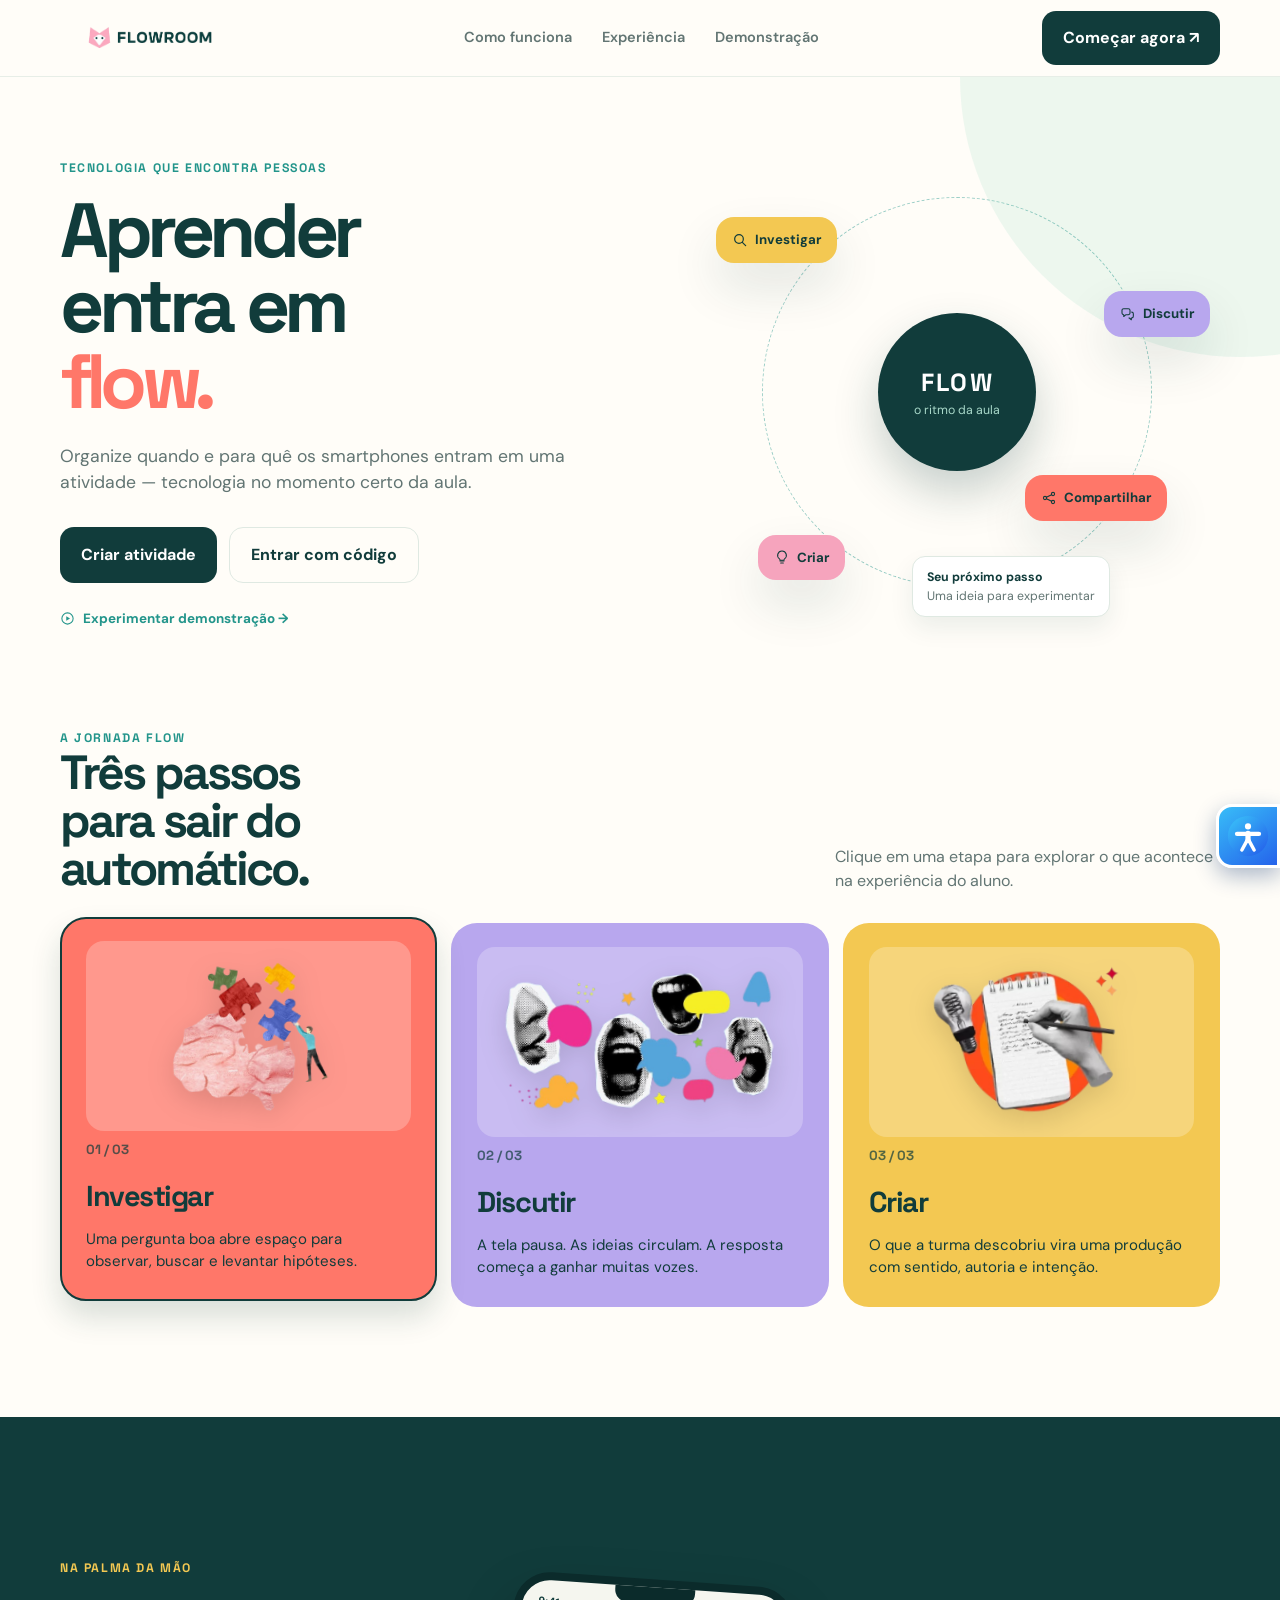
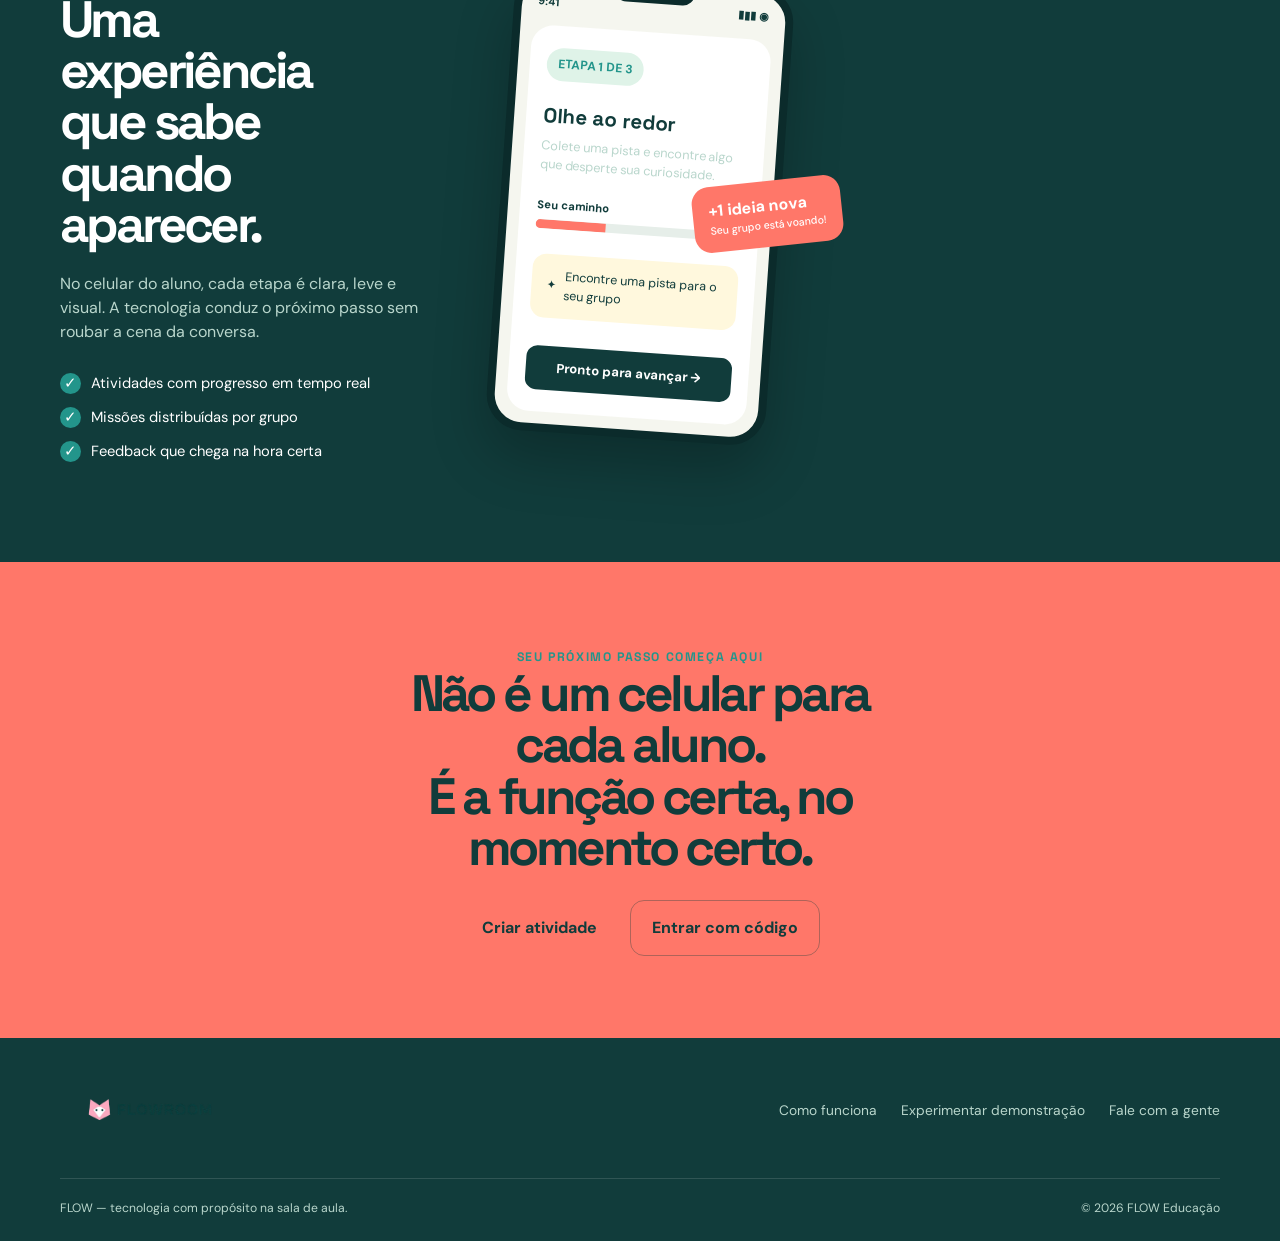
==== commit ffed6416: "feat: wire FlowRoom frontend to the real session API Replace the bootstrap frontend/ skeleton with t" ====
--- a/frontend/index.html
+++ b/frontend/index.html
@@ -1,87 +1,3236 @@
 <!doctype html>
 <html lang="pt-BR">
-<head>
-<meta charset="utf-8"><meta name="viewport" content="width=device-width,initial-scale=1">
-<title>FLOW — Aprender no ritmo certo</title>
-<link rel="preconnect" href="https://fonts.googleapis.com"><link rel="preconnect" href="https://fonts.gstatic.com" crossorigin>
-<link href="https://fonts.googleapis.com/css2?family=DM+Sans:wght@400;500;600;700&family=Space+Grotesk:wght@500;600;700&display=swap" rel="stylesheet">
-<style>
-:root{--deep:#113c3b;--teal:#23958b;--mint:#dff3e8;--paper:#fffdf8;--muted:#627573;--coral:#ff7769;--yellow:#f3c852;--lilac:#b8a7ee;--pink:#f6a4bd;--line:#dfe9e2;--shadow:0 24px 50px #113c3b1f}
-*{box-sizing:border-box;margin:0;padding:0}html{scroll-behavior:smooth}body{background:var(--paper);color:var(--deep);font-family:'DM Sans',sans-serif;line-height:1.5;overflow-x:hidden}h1,h2,h3,.brand,.eyebrow{font-family:'Space Grotesk',sans-serif}a{color:inherit;text-decoration:none}button{font:inherit}.wrap{margin:auto;width:min(1160px,calc(100% - 48px))}.eyebrow{color:var(--teal);font-size:.77rem;font-weight:700;letter-spacing:.13em;text-transform:uppercase}.btn{align-items:center;border:0;border-radius:14px;cursor:pointer;display:inline-flex;font-weight:700;gap:10px;justify-content:center;padding:15px 21px;transition:.2s}.btn:hover{box-shadow:0 10px 22px #113c3b29;transform:translateY(-3px)}.primary{background:var(--deep);color:#fff}.quiet{background:transparent;border:1px solid var(--line)}:focus-visible{outline:3px solid var(--yellow);outline-offset:3px}
-header{background:#fffdf8e8;border-bottom:1px solid #dfe9e2bf;backdrop-filter:blur(14px);position:sticky;top:0;z-index:10}nav{align-items:center;display:flex;justify-content:space-between;min-height:76px}.brand{align-items:center;display:flex;font-size:1.25rem;font-weight:700;gap:9px;letter-spacing:.08em}.fox{height:35px;width:35px}.navlinks{display:flex;font-size:.91rem;font-weight:600;gap:30px}.navlinks a{color:var(--muted)}.navlinks a:hover{color:var(--teal)}.menu{background:none;border:0;cursor:pointer;display:none}.menu span{background:var(--deep);display:block;height:2px;margin:5px;width:23px}
-.hero{overflow:hidden;padding:78px 0 92px;position:relative}.hero:before{background:var(--mint);border-radius:50%;content:'';height:560px;opacity:.55;position:absolute;right:-240px;top:-280px;width:560px}.hero-grid{align-items:center;display:grid;gap:64px;grid-template-columns:1fr .92fr;position:relative}.hero h1{font-size:clamp(3rem,6vw,5.65rem);letter-spacing:-.07em;line-height:.98;margin:14px 0 24px;max-width:8ch}.hero h1 em{color:var(--coral);font-style:normal}.lead{color:var(--muted);font-size:1.1rem;max-width:48ch}.actions{display:flex;flex-wrap:wrap;gap:12px;margin-top:31px}.hero-note{align-items:center;color:var(--muted);display:flex;font-size:.84rem;gap:8px;margin-top:20px}.avatars{display:flex}.avatar{align-items:center;border:2px solid var(--paper);border-radius:50%;display:flex;font-size:.72rem;height:27px;justify-content:center;margin-left:-7px;width:27px}.avatar:first-child{margin-left:0}.a1{background:var(--yellow)}.a2{background:var(--pink)}.a3{background:var(--lilac)}
-.flow{min-height:460px;position:relative}.orbit{animation:spin 24s linear infinite;border:1.5px dashed #23958b73;border-radius:50%;height:390px;left:50%;position:absolute;top:50%;transform:translate(-50%,-50%);width:390px}.orbit:after{background:var(--coral);border:6px solid var(--paper);border-radius:50%;content:'';height:15px;left:41px;position:absolute;top:40px;width:15px}@keyframes spin{to{transform:translate(-50%,-50%) rotate(360deg)}}.core{align-items:center;background:var(--deep);border-radius:50%;box-shadow:0 22px 45px #113c3b3b;color:#fff;display:flex;flex-direction:column;height:158px;justify-content:center;left:50%;position:absolute;top:50%;transform:translate(-50%,-50%);width:158px;z-index:2}.core strong{font-family:'Space Grotesk';font-size:1.55rem;letter-spacing:.09em}.core small{color:#a8d8c9;font-size:.77rem}.chip{animation:float 4.5s ease-in-out infinite;border-radius:18px;box-shadow:var(--shadow);font-size:.83rem;font-weight:700;padding:13px 16px;position:absolute;z-index:3}.chip b{font-size:1.2rem}.one{background:var(--yellow);left:4%;top:12%}.two{animation-delay:-1.6s;background:var(--lilac);right:2%;top:28%}.three{animation-delay:-2.4s;background:var(--pink);bottom:9%;left:12%}.four{animation-delay:-3.2s;background:var(--coral);bottom:18%;right:5%}@keyframes float{50%{transform:translateY(-9px) rotate(2deg)}}.caption{background:#fff;border:1px solid var(--line);border-radius:13px;bottom:1%;box-shadow:0 11px 25px #113c3b14;color:var(--muted);font-size:.77rem;padding:11px 14px;position:absolute;right:21%;z-index:4}.caption strong{color:var(--deep);display:block}
-.benefits{background:var(--mint);padding:76px 0}.section-head,.intro{align-items:end;display:flex;justify-content:space-between;margin-bottom:30px}.section-head h2,.intro h2{font-size:clamp(2rem,4vw,3rem);letter-spacing:-.06em;line-height:1;max-width:11ch}.section-head p,.intro p{color:var(--muted);max-width:35ch}.benefit-grid,.step-grid,.quotes{display:grid;gap:14px;grid-template-columns:repeat(4,1fr)}.card{border-radius:20px;min-height:195px;padding:23px;transition:.2s}.card:hover,.step:hover,.quote:hover{box-shadow:0 16px 30px #113c3b24;transform:translateY(-6px)}.card:nth-child(1),.step:nth-child(1){background:var(--coral)}.card:nth-child(2),.step:nth-child(2){background:var(--yellow)}.card:nth-child(3),.step:nth-child(3){background:var(--lilac)}.card:nth-child(4){background:var(--pink)}.icon{font-size:2rem;margin-bottom:28px}.card h3{font-size:1.05rem;margin-bottom:5px}.card p{font-size:.87rem;max-width:19ch}
-.steps{padding:110px 0}.step-grid{grid-template-columns:repeat(3,1fr)}.step{border:2px solid transparent;border-radius:26px;cursor:pointer;min-height:325px;overflow:hidden;padding:28px;position:relative;transition:.2s}.step.active{border-color:var(--deep);box-shadow:0 16px 30px #113c3b29;transform:translateY(-6px)}.step:nth-child(1){background:var(--coral)}.step:nth-child(2){background:var(--lilac)}.step:nth-child(3){background:var(--yellow)}.step small{font-family:'Space Grotesk';font-weight:700;opacity:.7}.step h3{font-size:1.8rem;letter-spacing:-.05em;margin-top:84px}.step p{font-size:.94rem;margin-top:10px;max-width:26ch}.step b{bottom:18px;font-size:4.6rem;opacity:.95;position:absolute;right:24px;transform:rotate(8deg)}
-.app{background:var(--deep);color:#fff;overflow:hidden;padding:100px 0}.app-grid{align-items:center;display:grid;gap:90px;grid-template-columns:.9fr 1.1fr}.app h2{font-size:clamp(2.2rem,4vw,3.6rem);letter-spacing:-.07em;line-height:1;margin:15px 0 22px;max-width:9ch}.app p{color:#b9d6cc;max-width:38ch}.app .eyebrow{color:var(--yellow)}.checks{display:grid;gap:12px;list-style:none;margin-top:28px}.checks li{align-items:center;display:flex;font-size:.92rem;gap:10px}.checks li:before{align-items:center;background:var(--teal);border-radius:50%;content:'✓';display:flex;height:21px;justify-content:center;width:21px}.phone-wrap{display:flex;justify-content:center;position:relative}.phone{background:#f5f6ef;border:8px solid #0b2b2b;border-radius:36px;box-shadow:0 27px 55px #0000003b;color:var(--deep);max-width:280px;padding:12px;transform:rotate(4deg);width:100%}.phone-top{display:flex;font-size:.68rem;font-weight:700;justify-content:space-between;padding:1px 4px 16px}.notch{background:#0b2b2b;border-radius:0 0 12px 12px;height:16px;left:50%;position:absolute;top:0;transform:translateX(-50%);width:80px}.phone-body{background:#fff;border-radius:22px;min-height:370px;padding:22px 17px}.pill{background:var(--mint);border-radius:100px;color:var(--teal);display:inline-flex;font-size:.76rem;font-weight:700;padding:7px 11px}.phone h3{font-size:1.28rem;margin:20px 0 5px}.phone-body p{font-size:.8rem}.bar-label{display:flex;font-size:.7rem;font-weight:700;justify-content:space-between;margin-top:22px}.bar{background:#e6eee9;border-radius:10px;height:9px;margin-top:7px;overflow:hidden}.bar i{animation:grow 1.5s ease-out both;background:var(--coral);display:block;height:100%;width:72%}@keyframes grow{from{width:0}}.task{background:#fff8dd;border-radius:14px;font-size:.78rem;margin-top:25px;padding:13px}.phone-btn{background:var(--deep);border:0;border-radius:11px;color:#fff;cursor:pointer;font-size:.82rem;font-weight:700;margin-top:28px;padding:12px;width:100%}.phone-btn.done{background:var(--teal)}.badge{background:var(--coral);border-radius:17px;bottom:4%;font-weight:700;padding:13px 16px;position:absolute;right:1%;transform:rotate(-6deg)}.badge small{display:block;font-size:.66rem;font-weight:500}
-.social{padding:100px 0 110px;text-align:center}.social h2{font-size:clamp(2rem,4vw,3rem);letter-spacing:-.06em;margin:12px auto 42px}.quotes{grid-template-columns:repeat(3,1fr);text-align:left}.quote{border:1px solid var(--line);border-radius:21px;padding:26px;transition:.2s}.quote:nth-child(2){background:#f7f1ff}.quote:nth-child(3){background:#fff5dd}.quote p{font-size:.95rem;line-height:1.55}.quote footer{align-items:center;color:var(--muted);display:flex;font-size:.8rem;gap:10px;margin-top:24px}.quote footer .avatar{border:0;height:34px;margin:0;width:34px}
-.final{background:var(--coral);padding:82px 0;text-align:center}.final h2{font-size:clamp(2.2rem,4vw,3.7rem);letter-spacing:-.07em;line-height:1;margin:auto;max-width:14ch}.final p{color:#5c3f3e;margin:18px auto 27px}.final .btn{background:var(--deep);color:#fff}footer{background:var(--deep);color:#b9d6cc;padding:42px 0 24px}.foot-top,.foot-bottom{align-items:center;display:flex;justify-content:space-between}.foot-links{display:flex;font-size:.86rem;gap:24px}.foot-bottom{border-top:1px solid #ffffff21;font-size:.76rem;margin-top:38px;padding-top:20px}
-@media(max-width:860px){.hero-grid,.app-grid{grid-template-columns:1fr;gap:35px}.hero-copy{text-align:center}.hero-copy h1,.hero-copy .lead{margin-left:auto;margin-right:auto}.actions,.hero-note{justify-content:center}.benefit-grid{grid-template-columns:repeat(2,1fr)}.app{text-align:center}.app h2,.app p{margin-left:auto;margin-right:auto}.checks{justify-content:center}.phone-wrap{margin-top:12px}.section-head,.intro{align-items:start;flex-direction:column;gap:16px}.quotes{grid-template-columns:1fr 1fr}}
-@media(max-width:600px){.wrap{width:min(100% - 36px,520px)}.navlinks{background:var(--paper);border-bottom:1px solid var(--line);display:none;flex-direction:column;gap:18px;left:0;padding:22px;position:absolute;right:0;top:76px}.navlinks.open{display:flex}.menu{display:block}.nav-cta{display:none}.hero{padding:56px 0}.hero h1{font-size:clamp(2.9rem,14vw,4.3rem)}.flow{min-height:355px}.orbit{height:275px;width:275px}.core{height:115px;width:115px}.core strong{font-size:1.2rem}.chip{font-size:.72rem;padding:10px 11px}.caption{bottom:0;right:9%}.benefits{padding:60px 0}.benefit-grid,.step-grid,.quotes{display:flex;overflow-x:auto;scroll-snap-type:x mandatory;scrollbar-width:none}.benefit-grid::-webkit-scrollbar,.step-grid::-webkit-scrollbar,.quotes::-webkit-scrollbar{display:none}.card,.step,.quote{flex:0 0 82%;scroll-snap-align:start}.steps,.social{padding:78px 0}.step{min-height:290px}.step h3{margin-top:65px}.app{padding:73px 0}.phone{transform:rotate(2deg)}.badge{right:2%}.foot-top,.foot-bottom{align-items:flex-start;flex-direction:column;gap:20px}.foot-links{flex-wrap:wrap;gap:14px 20px}}
-@media(prefers-reduced-motion:reduce){*,*:before,*:after{animation-duration:.01ms!important;scroll-behavior:auto!important;transition-duration:.01ms!important}}
-</style>
-<style>
-.app-layer{background:#f4f7f2;display:none;inset:0;min-height:100vh;overflow:auto;position:fixed;z-index:30}.app-layer.open{display:block}.app-bar{align-items:center;background:#fffdf8;border-bottom:1px solid var(--line);display:flex;justify-content:space-between;padding:18px max(22px,calc((100% - 1120px)/2));position:sticky;top:0;z-index:2}.app-brand{align-items:center;display:flex;font-family:'Space Grotesk';font-size:1.1rem;font-weight:700;gap:8px;letter-spacing:.06em}.app-brand i{background:var(--coral);border-radius:9px;display:block;height:25px;transform:rotate(45deg);width:25px}.app-brand span{margin-left:-5px}.app-close{background:transparent;border:1px solid var(--line);border-radius:10px;color:var(--deep);cursor:pointer;font-weight:700;padding:9px 13px}.app-wrap{margin:auto;max-width:1060px;padding:52px 24px 80px}.app-page{display:none;animation:pageIn .35s ease both}.app-page.active{display:block}@keyframes pageIn{from{opacity:0;transform:translateY(12px)}to{opacity:1;transform:none}}.app-kicker{color:var(--teal);font-family:'Space Grotesk';font-size:.75rem;font-weight:700;letter-spacing:.14em;text-transform:uppercase}.app-heading{font-family:'Space Grotesk';font-size:clamp(2.3rem,5vw,4.7rem);letter-spacing:-.07em;line-height:.98;margin:13px 0 18px;max-width:11ch}.app-copy{color:var(--muted);font-size:1rem;max-width:48ch}.app-grid{display:grid;gap:20px;grid-template-columns:repeat(3,1fr);margin-top:38px}.app-choice,.app-card{background:#fff;border:1px solid var(--line);border-radius:20px;padding:24px;text-align:left}.app-choice{cursor:pointer;min-height:190px;transition:.2s}.app-choice:hover{border-color:var(--teal);box-shadow:var(--shadow);transform:translateY(-4px)}.app-choice:nth-child(1){background:var(--mint)}.app-choice:nth-child(2){background:#fff1dc}.app-choice:nth-child(3){background:#f5efff}.app-choice strong{display:block;font-family:'Space Grotesk';font-size:1.35rem;margin:40px 0 6px}.app-choice p,.app-card p{color:var(--muted);font-size:.88rem}.app-icon{font-size:1.7rem}.app-form{background:#fff;border:1px solid var(--line);border-radius:24px;margin-top:30px;max-width:510px;padding:28px}.field{display:grid;gap:7px;margin-bottom:17px}.field label{font-size:.8rem;font-weight:700}.field input,.field textarea,.select-like{background:#fbfcf8;border:1px solid #cfded4;border-radius:11px;color:var(--deep);font:inherit;padding:13px 14px;width:100%}.field textarea{min-height:130px;resize:vertical}.form-actions{display:flex;flex-wrap:wrap;gap:10px;margin-top:25px}.app-btn{background:var(--deep);border:0;border-radius:11px;color:#fff;cursor:pointer;font-weight:700;padding:13px 18px}.app-btn.alt{background:transparent;border:1px solid var(--line);color:var(--deep)}.flow-status{align-items:center;background:var(--mint);border-radius:14px;color:var(--teal);display:inline-flex;font-size:.78rem;font-weight:700;gap:8px;padding:9px 12px}.flow-status:before{background:var(--teal);border-radius:50%;content:'';height:8px;width:8px}.step-strip{display:flex;gap:8px;margin:30px 0}.step-dot{background:#dce8df;border-radius:50px;color:var(--muted);font-size:.75rem;font-weight:700;padding:8px 12px}.step-dot.current{background:var(--deep);color:#fff}.room-code{background:var(--deep);border-radius:26px;color:#fff;display:inline-block;font-family:'Space Grotesk';font-size:clamp(3rem,9vw,6.5rem);letter-spacing:.14em;line-height:1;padding:28px 34px}.room-layout{align-items:start;display:grid;gap:20px;grid-template-columns:1.15fr .85fr;margin-top:35px}.member-list{display:grid;gap:9px;margin-top:18px}.member{align-items:center;background:#f7faf5;border:1px solid var(--line);border-radius:11px;display:flex;justify-content:space-between;padding:12px 14px}.member b{font-size:.9rem}.member small{color:var(--muted)}.progress-track{background:#e5eee6;border-radius:20px;height:12px;margin:15px 0 25px;overflow:hidden}.progress-track i{background:var(--teal);border-radius:20px;display:block;height:100%;width:75%}.group-grid{display:grid;gap:10px;grid-template-columns:repeat(2,1fr);margin-top:18px}.group-box{background:#f8faf7;border:1px solid var(--line);border-radius:12px;padding:14px}.group-box strong{display:flex;justify-content:space-between}.group-box small{color:var(--muted);display:block;margin-top:5px}.mode-card{border-radius:26px;margin-top:32px;padding:42px 34px}.mode-card.digital{background:var(--mint)}.mode-card.presential{background:var(--deep);color:#fff;max-width:700px}.mode-card.presential .app-copy{color:#b9d6cc}.mode-card h2{font-family:'Space Grotesk';font-size:clamp(2.2rem,5vw,4.8rem);letter-spacing:-.07em;line-height:.96;margin:18px 0;max-width:10ch}.mode-card.presential h2{max-width:11ch}.role-tag{background:var(--yellow);border-radius:100px;display:inline-block;font-size:.74rem;font-weight:700;padding:7px 11px}.quote-mark{color:var(--coral);font-size:4rem;line-height:.7}.result-stat{display:grid;gap:12px;grid-template-columns:repeat(3,1fr);margin:30px 0}.result-stat div{background:#fff;border:1px solid var(--line);border-radius:16px;padding:18px}.result-stat b{display:block;font-family:'Space Grotesk';font-size:2rem}.result-stat span{color:var(--muted);font-size:.78rem}.demo-progress{align-items:center;display:flex;gap:10px;margin:25px 0}.demo-progress i{background:var(--teal);border-radius:10px;display:block;height:6px;width:24%}.demo-progress i:nth-child(2){background:#c9d9ce;width:24%}.demo-progress i:nth-child(3){background:#c9d9ce;width:24%}.demo-progress i:nth-child(4){background:#c9d9ce;width:24%}.app-note{color:var(--muted);font-size:.82rem;margin-top:15px}.app-back{background:none;border:0;color:var(--teal);cursor:pointer;font-size:.85rem;font-weight:700;margin-bottom:22px;padding:0}.screen-actions{display:flex;flex-wrap:wrap;gap:10px;margin-top:28px}@media(max-width:700px){.app-wrap{padding:38px 18px 60px}.app-grid,.room-layout{grid-template-columns:1fr}.result-stat{grid-template-columns:1fr 1fr}.result-stat div:last-child{grid-column:span 2}.room-code{font-size:3.2rem;padding:22px 20px}.mode-card{padding:30px 24px}.app-bar{padding-left:18px;padding-right:18px}}
-@media(max-width:420px){.wrap{width:calc(100% - 28px)}.hero{padding-top:42px}.hero h1{font-size:clamp(2.65rem,14vw,3.6rem)}.hero-note{align-items:flex-start;font-size:.76rem;text-align:left}.actions .btn{flex:1 1 100%;width:100%}.flow{min-height:320px}.orbit{height:245px;width:245px}.core{height:100px;width:100px}.core strong{font-size:1.05rem}.core small{font-size:.65rem}.chip{font-size:.65rem;padding:8px 9px}.one{left:0}.two{right:0}.three{left:3%}.four{right:0}.caption{font-size:.67rem;right:0}.app-bar{min-height:64px}.app-brand{font-size:.95rem}.app-close{font-size:.72rem;padding:8px 9px}.app-wrap{padding:30px 14px 48px}.app-heading{font-size:clamp(2.15rem,12vw,3.25rem);max-width:100%}.app-copy{font-size:.92rem}.app-grid{margin-top:25px}.app-choice,.app-card{border-radius:16px;padding:18px}.app-choice{min-height:150px}.app-choice strong{font-size:1.15rem;margin-top:24px}.app-form{border-radius:17px;padding:19px}.step-strip{margin:22px 0;max-width:100%;overflow-x:auto;padding-bottom:5px;scrollbar-width:none}.step-strip::-webkit-scrollbar{display:none}.step-dot{flex:0 0 auto;font-size:.68rem;padding:7px 9px}.room-code{font-size:2.65rem;letter-spacing:.1em;max-width:100%;padding:20px 14px}.room-layout{margin-top:25px}.mode-card{border-radius:20px;padding:25px 18px}.mode-card h2{font-size:clamp(2.1rem,12vw,3.2rem);max-width:100%}.result-stat{gap:8px;grid-template-columns:1fr 1fr}.result-stat div{padding:13px}.result-stat b{font-size:1.55rem}.result-stat div:last-child{grid-column:span 2}.screen-actions .app-btn{width:100%}.app-btn{max-width:100%;white-space:normal}.field input,.field textarea,.select-like{font-size:16px}}
- .app-tabs{display:flex;gap:5px;margin:0 auto;overflow-x:auto;padding:3px;scrollbar-width:none}.app-tabs::-webkit-scrollbar{display:none}.app-tab{background:transparent;border:0;border-radius:9px;color:var(--muted);cursor:pointer;font-size:.78rem;font-weight:700;padding:9px 12px;white-space:nowrap}.app-tab:hover,.app-tab:focus-visible{background:var(--mint);color:var(--deep)}@media(max-width:700px){.app-bar{gap:10px}.app-tabs{order:3;width:100%}.app-bar{flex-wrap:wrap}.app-bar .app-brand{margin-right:auto}.app-close{order:2}.app-tabs{order:3}.app-tabs .app-tab{font-size:.72rem;padding:8px 10px}}
-</style>
-</head>
-<body>
-<header><nav class="wrap"><a class="brand" href="#top"><svg class="fox" viewBox="0 0 100 100" fill="none" aria-hidden="true"><defs><linearGradient id="foxGradient" x1="18" y1="15" x2="83" y2="84"><stop stop-color="#F6A4BD"/><stop offset=".48" stop-color="#FF7769"/><stop offset="1" stop-color="#F3C852"/></linearGradient></defs><path d="M17 73 21 19l29 19 29-19 4 54-33 15-33-15Z" fill="url(#foxGradient)"/><path d="m31 56 19-11 19 11-19 22-19-22Z" fill="#FFFDF8"/><circle cx="41" cy="55" r="3" fill="#113C3B"/><circle cx="59" cy="55" r="3" fill="#113C3B"/></svg><span>FLOW</span></a><div class="navlinks" id="navlinks"><a href="#beneficios">Por que FLOW</a><a href="#como">Como funciona</a><a href="#experiencia">Experiência</a><a href="#historias">Histórias</a></div><a class="btn primary nav-cta" href="#comece">Começar agora ↗</a><button class="menu" aria-label="Abrir menu" aria-expanded="false"><span></span><span></span><span></span></button></nav></header>
-<main id="top">
-<section class="hero"><div class="wrap hero-grid"><div class="hero-copy"><span class="eyebrow">Tecnologia que encontra pessoas</span><h1>Aprender entra em <em>flow.</em></h1><p class="lead">Uma plataforma que transforma cada aula em uma jornada viva: investigar, trocar ideias e criar juntos, no ritmo certo para cada turma.</p><div class="actions"><a class="btn primary" href="#comece">Conhecer o FLOW ↗</a><a class="btn quiet" href="#experiencia">Ver por dentro ▶</a></div><div class="hero-note"><div class="avatars"><i class="avatar a1">M</i><i class="avatar a2">J</i><i class="avatar a3">R</i></div><span>Já são +12 mil pessoas aprendendo em fluxo</span></div></div><div class="flow" aria-label="Diagrama animado do fluxo de aprendizagem"><div class="orbit"></div><div class="core"><strong>FLOW</strong><small>o ritmo da aula</small></div><div class="chip one">✦ Investigar</div><div class="chip two">◌ Discutir</div><div class="chip three">⌁ Criar</div><div class="chip four">↗ Compartilhar</div><div class="caption"><strong>Seu próximo passo</strong>Uma ideia para experimentar</div></div></div></section>
-<section class="benefits" id="beneficios"><div class="wrap"><div class="section-head"><div><span class="eyebrow">O que muda</span><h2>Mais presença. Mais descoberta.</h2></div><p>O FLOW conecta a potência da tecnologia com a inteligência que só acontece quando a gente aprende junto.</p></div><div class="benefit-grid"><article class="card"><div class="icon">◉</div><h3>Trilhas que respiram</h3><p>Atividades que acompanham o ritmo real da sua turma.</p></article><article class="card"><div class="icon">✺</div><h3>Curiosidade em alta</h3><p>Desafios curtos que fazem querer descobrir o próximo.</p></article><article class="card"><div class="icon">☼</div><h3>Ideias em conjunto</h3><p>Aprender fica mais potente quando circula entre pessoas.</p></article><article class="card"><div class="icon">↗</div><h3>Progresso visível</h3><p>Clareza para celebrar cada pequena conquista.</p></article></div></div></section>
-<section class="steps" id="como"><div class="wrap"><div class="intro"><div><span class="eyebrow">A jornada FLOW</span><h2>Três passos para sair do automático.</h2></div><p>Clique em uma etapa para explorar o que acontece na experiência do aluno.</p></div><div class="step-grid"><article class="step active" tabindex="0" role="button" aria-label="Ver Investigar"><small>01 / 03</small><h3>Investigar</h3><p>Uma pergunta boa abre espaço para observar, buscar e levantar hipóteses.</p><b>⌕</b></article><article class="step" tabindex="0" role="button" aria-label="Ver Discutir"><small>02 / 03</small><h3>Discutir</h3><p>A tela pausa. As ideias circulam. A resposta começa a ganhar muitas vozes.</p><b>◌</b></article><article class="step" tabindex="0" role="button" aria-label="Ver Criar"><small>03 / 03</small><h3>Criar</h3><p>O que a turma descobriu vira uma produção com sentido, autoria e intenção.</p><b>✦</b></article></div></div></section>
-<section class="app" id="experiencia"><div class="wrap app-grid"><div><span class="eyebrow">Na palma da mão</span><h2>Uma experiência que sabe quando aparecer.</h2><p>No celular do aluno, cada etapa é clara, leve e visual. A tecnologia conduz o próximo passo sem roubar a cena da conversa.</p><ul class="checks"><li>Atividades com progresso em tempo real</li><li>Missões distribuídas por grupo</li><li>Feedback que chega na hora certa</li></ul></div><div class="phone-wrap"><div class="phone"><div class="notch"></div><div class="phone-top"><span>9:41</span><span>▮▮▮ ◉</span></div><div class="phone-body"><span class="pill">ETAPA 1 DE 3</span><h3>Olhe ao redor</h3><p>Colete uma pista e encontre algo que desperte sua curiosidade.</p><div class="bar-label"><span>Seu caminho</span><span class="percent">34%</span></div><div class="bar"><i style="width:34%"></i></div><div class="task">✦ &nbsp; Encontre uma pista para o seu grupo</div><button class="phone-btn">Pronto para avançar →</button></div></div><div class="badge">+1 ideia nova<small>Seu grupo está voando!</small></div></div></div></section>
-<section class="social" id="historias"><div class="wrap"><span class="eyebrow">Quem vive o FLOW</span><h2>Aprender junto deixa marca.</h2><div class="quotes"><article class="quote"><p>“O FLOW devolveu o brilho no olho da minha turma. Eles estão construindo perguntas melhores.”</p><footer><i class="avatar a1">A</i><span>Ana Clara<br>Professora de Ciências</span></footer></article><article class="quote"><p>“Eu sempre sei o que fazer, mas posso escolher como fazer. A aula também é minha.”</p><footer><i class="avatar a2">L</i><span>Lucas, 14<br>Aluno FLOW</span></footer></article><article class="quote"><p>“A tecnologia finalmente está a serviço da conversa.”</p><footer><i class="avatar a3">C</i><span>Camila Reis<br>Coordenadora pedagógica</span></footer></article></div></div></section>
-<section class="final" id="comece"><div class="wrap"><span class="eyebrow">Seu próximo passo começa aqui</span><h2>Deixe a sua aula encontrar o próprio ritmo.</h2><p>Crie sua primeira jornada FLOW gratuitamente.</p><a class="btn" href="mailto:oi@flow.education">Começar uma experiência ↗</a></div></section></main>
-<footer><div class="wrap"><div class="foot-top"><a class="brand" href="#top"><span>FLOW</span></a><div class="foot-links"><a href="#beneficios">Por que FLOW</a><a href="#como">Como funciona</a><a href="mailto:oi@flow.education">Fale com a gente</a></div></div><div class="foot-bottom"><span>FLOW — tecnologia com propósito na sala de aula.</span><span>© 2026 FLOW Educação</span></div></div></footer>
-<script>
-const menu=document.querySelector('.menu'),nav=document.querySelector('.navlinks');
-menu.addEventListener('click',()=>{const open=nav.classList.toggle('open');menu.setAttribute('aria-expanded',open)});
-nav.querySelectorAll('a').forEach(a=>a.addEventListener('click',()=>{nav.classList.remove('open');menu.setAttribute('aria-expanded','false')}));
-const data=[['ETAPA 1 DE 3','Olhe ao redor','Colete uma pista e encontre algo que desperte sua curiosidade.','34%','Encontre uma pista para o seu grupo','var(--coral)'],['ETAPA 2 DE 3','Hora de conectar','Compare suas descobertas com o grupo e encontre um padrão.','72%','Compartilhe uma ideia com seu grupo','var(--lilac)'],['ETAPA 3 DE 3','Mostre sua ideia','Transforme o que vocês descobriram em algo que todos possam ver.','100%','Registre a criação do seu grupo','var(--yellow)']];
-const steps=document.querySelectorAll('.step'),pill=document.querySelector('.pill'),title=document.querySelector('.phone h3'),desc=document.querySelector('.phone-body p'),bar=document.querySelector('.bar i'),percent=document.querySelector('.percent'),task=document.querySelector('.task'),badge=document.querySelector('.badge'),phoneBtn=document.querySelector('.phone-btn');
-function choose(i){const d=data[i];steps.forEach((s,n)=>s.classList.toggle('active',n===i));pill.textContent=d[0];title.textContent=d[1];desc.textContent=d[2];bar.style.width=d[3];percent.textContent=d[3];task.innerHTML='✦ &nbsp; '+d[4];badge.style.background=d[5];phoneBtn.classList.remove('done');phoneBtn.innerHTML='Pronto para avançar →';document.querySelector('#experiencia').scrollIntoView({behavior:'smooth',block:'center'})}
-steps.forEach((s,i)=>{s.addEventListener('click',()=>choose(i));s.addEventListener('keydown',e=>{if(e.key==='Enter'||e.key===' '){e.preventDefault();choose(i)}})});
-phoneBtn.addEventListener('click',()=>{phoneBtn.classList.add('done');phoneBtn.innerHTML='Etapa concluída ✓';badge.innerHTML='+1 conquista<small>Continue nesse ritmo!</small>'});
-</script>
-<section class="app-layer" id="flowApp" aria-label="Aplicação FlowRoom">
-<div class="app-bar"><a class="app-brand" href="#top" data-exit-app><i></i><span>FLOWROOM</span></a><div class="app-tabs" role="tablist" aria-label="Áreas do FlowRoom"><button class="app-tab" data-go="choose" role="tab">Visão geral</button><button class="app-tab" data-go="student-login" role="tab">Aluno</button><button class="app-tab" data-go="teacher-login" role="tab">Professor</button><button class="app-tab" data-go="demo-intro" role="tab">Demonstração</button></div><button class="app-close" data-exit-app>Voltar para home</button></div>
-<div class="app-wrap">
-<section class="app-page active" data-page="choose"><span class="app-kicker">Uma aula com intenção</span><h1 class="app-heading">A tecnologia entra quando tem algo a fazer.</h1><p class="app-copy">Escolha uma experiência para explorar o FlowRoom como aluno, professor ou banca.</p><div class="app-grid"><button class="app-choice" data-go="student-login"><span class="app-icon">◌</span><strong>Entrar como aluno</strong><p>Use o código da sala e descubra a função que só você recebeu.</p></button><button class="app-choice" data-go="teacher-login"><span class="app-icon">◒</span><strong>Área do professor</strong><p>Entre, crie uma atividade, abra uma sala e conduza sua turma.</p></button><button class="app-choice" data-go="demo-intro"><span class="app-icon">✦</span><strong>Experimentar demo</strong><p>Conheça o fluxo completo em uma simulação interativa de 90 segundos.</p></button></div></section>
-<section class="app-page" data-page="student-login"><button class="app-back" data-go="choose">← Escolher outra experiência</button><span class="app-kicker">Entrada do aluno</span><h1 class="app-heading">Entre na atividade.</h1><p class="app-copy">Sem cadastro, senha ou perfil. Só o código que o professor compartilhou.</p><form class="app-form" data-form="student"><div class="field"><label for="roomInput">Código da sala</label><input id="roomInput" value="K7P2X" maxlength="5" required></div><div class="field"><label for="nameInput">Seu nome</label><input id="nameInput" placeholder="Como podemos chamar você?" required></div><div class="form-actions"><button class="app-btn">Entrar na sala →</button></div><p class="app-note">Ao entrar, você recebe uma função. A resposta completa nasce do grupo.</p></form></section>
-<section class="app-page" data-page="student-wait"><span class="flow-status">Você entrou</span><h1 class="app-heading">A sala está se formando.</h1><p class="app-copy">O professor inicia a atividade quando todos estiverem prontos.</p><div class="room-layout"><div class="app-card"><span class="app-kicker">Seu grupo</span><h2 style="font-family:'Space Grotesk';font-size:3rem;margin-top:12px">Grupo 2</h2><div class="member-list"><div class="member"><b>Você</b><small>conectado</small></div><div class="member"><b>Ana</b><small>conectada</small></div><div class="member"><b>Bia</b><small>conectada</small></div><div class="member"><b>João</b><small>conectando...</small></div></div></div><div class="app-card"><span class="app-kicker">Enquanto isso</span><p style="font-size:1.35rem;color:var(--deep);font-family:'Space Grotesk';margin-top:16px">Deixe a curiosidade encontrar você.</p><p class="app-note">A próxima tela aparece assim que a atividade começar.</p></div></div><div class="screen-actions"><button class="app-btn" data-go="student-role">Simular início da atividade →</button></div></section>
-<section class="app-page" data-page="student-role"><div class="step-strip"><span class="step-dot current">01 Investigar</span><span class="step-dot">02 Confrontar</span><span class="step-dot">03 Concluir</span></div><span class="role-tag">DIGITAL</span><div class="mode-card digital"><span class="app-kicker">Sua função</span><h2>Perspectiva soviética</h2><p class="app-copy">Analise o trecho e identifique qual preocupação da União Soviética aparece neste documento.</p><div class="app-card" style="margin-top:26px"><span class="app-kicker">Documento</span><p style="font-family:'Space Grotesk';font-size:1.1rem;color:var(--deep);margin-top:12px">“A presença de mísseis tão próximos representa uma ameaça direta à nossa segurança.”</p></div><div class="screen-actions"><button class="app-btn" data-go="student-done">Concluir minha parte ✓</button></div></div></section>
-<section class="app-page" data-page="student-done"><span class="flow-status">Parte concluída</span><h1 class="app-heading">Tudo certo. Sua pista está com o grupo.</h1><p class="app-copy">Você investigou uma perspectiva diferente. Agora aguarde as outras peças se juntarem.</p><div class="app-card" style="margin-top:30px;max-width:540px"><span class="app-kicker">Progresso do grupo</span><div class="progress-track"><i style="width:75%"></i></div><strong>3 de 4 concluíram</strong><div class="member-list"><div class="member"><b>Ana</b><span>✓</span></div><div class="member"><b>Você</b><span>✓</span></div><div class="member"><b>Bia</b><span>✓</span></div><div class="member"><b>João</b><small>aguardando</small></div></div></div><div class="screen-actions"><button class="app-btn" data-go="student-presential">Avançar para o momento presencial →</button></div></section>
-<section class="app-page" data-page="student-presential"><div class="mode-card presential"><span class="app-kicker" style="color:var(--yellow)">Etapa 2 de 3 · Presencial</span><h2>Agora, a resposta não está na tela.</h2><p class="app-copy">Reúna-se com seu grupo. Cada pessoa recebeu uma perspectiva diferente. Compartilhem o que descobriram e construam uma explicação juntos.</p><p style="color:#b9d6cc;font-family:'Space Grotesk';font-size:1.3rem;margin-top:30px">05:00</p></div><div class="screen-actions"><button class="app-btn" data-go="student-conclusion">Avançar para conclusão →</button></div></section>
-<section class="app-page" data-page="student-conclusion"><div class="step-strip"><span class="step-dot">01 Investigar</span><span class="step-dot">02 Confrontar</span><span class="step-dot current">03 Concluir</span></div><span class="role-tag">DIGITAL</span><div class="mode-card digital"><span class="app-kicker">Registro do grupo</span><h2>O que vocês construíram?</h2><p class="app-copy">Um integrante por grupo envia a conclusão.</p><div class="field" style="margin-top:25px"><label for="answerInput">Qual foi a conclusão do grupo?</label><textarea id="answerInput" placeholder="Escreva a explicação que nasceu da conversa..."></textarea></div><button class="app-btn" data-go="student-final">Enviar conclusão →</button></div></section>
-<section class="app-page" data-page="student-final"><span class="flow-status">Conclusão enviada</span><h1 class="app-heading">A atividade encontrou seu ritmo.</h1><p class="app-copy">Você usou a tecnologia quando ela tinha uma função e deixou a tela de lado quando a conversa era mais importante.</p><div class="quote-mark">“</div><p style="font-family:'Space Grotesk';font-size:1.35rem;max-width:520px">Não é um celular para cada aluno. É a função certa, para a pessoa certa, no momento certo.</p><div class="screen-actions"><button class="app-btn" data-go="choose">Explorar outro fluxo</button></div></section>
-<section class="app-page" data-page="teacher-login"><button class="app-back" data-go="choose">← Escolher outra experiência</button><span class="app-kicker">Entrada do professor</span><h1 class="app-heading">Organize a próxima conversa.</h1><p class="app-copy">Entre para criar atividades, abrir salas e acompanhar o ritmo da turma.</p><form class="app-form" data-form="teacher-login"><div class="field"><label for="teacherEmail">E-mail</label><input id="teacherEmail" type="email" placeholder="professor@escola.com" required></div><div class="field"><label for="teacherPassword">Senha</label><input id="teacherPassword" type="password" placeholder="Sua senha" required></div><div class="form-actions"><button class="app-btn">Entrar →</button><button class="app-btn alt" type="button" data-go="teacher-register">Criar cadastro</button></div><p class="app-note">Nesta versão visual, o acesso é simulado. A autenticação real será conectada ao backend.</p></form></section>
-<section class="app-page" data-page="teacher-register"><button class="app-back" data-go="teacher-login">← Já tenho cadastro</button><span class="app-kicker">Cadastro do professor</span><h1 class="app-heading">Crie seu espaço de aula.</h1><form class="app-form" data-form="teacher-register"><div class="field"><label for="teacherName">Seu nome</label><input id="teacherName" placeholder="Como a turma chama você?" required></div><div class="field"><label for="registerEmail">E-mail</label><input id="registerEmail" type="email" placeholder="professor@escola.com" required></div><div class="field"><label for="registerPassword">Crie uma senha</label><input id="registerPassword" type="password" placeholder="Mínimo de 6 caracteres" minlength="6" required></div><div class="form-actions"><button class="app-btn">Criar cadastro e continuar →</button></div></form></section>
-<section class="app-page" data-page="teacher-create"><button class="app-back" data-go="teacher-login">← Voltar</button><span class="app-kicker">Nova atividade</span><h1 class="app-heading">Dê uma intenção para a aula.</h1><form class="app-form" data-form="activity"><div class="field"><label for="activityTitle">Título da atividade</label><input id="activityTitle" placeholder="Ex.: Quem evitou o conflito?" required></div><div class="field"><label for="activitySubject">Área e turma</label><input id="activitySubject" placeholder="Ex.: História · 9º ano" required></div><div class="field"><label for="activityStages">Quantidade de etapas</label><select id="activityStages" class="select-like"><option>3 etapas</option><option>2 etapas</option><option>4 etapas</option></select></div><p class="app-note">Depois você poderá definir o que é digital, presencial e qual função cada participante recebe.</p><div class="form-actions"><button class="app-btn">Continuar configuração →</button></div></form></section>
-<section class="app-page" data-page="teacher-activity"><button class="app-back" data-go="choose">← Escolher outra experiência</button><span class="app-kicker">Área do professor</span><h1 class="app-heading">Escolha uma atividade para começar.</h1><div class="app-card" style="margin-top:30px;max-width:700px"><span class="role-tag">HISTÓRIA · ENSINO MÉDIO</span><h2 style="font-family:'Space Grotesk';font-size:2rem;margin:20px 0 8px">Crise dos Mísseis de Cuba</h2><p class="app-copy">Quem evitou o conflito? Investigue perspectivas diferentes, confronte evidências e construa uma interpretação conjunta.</p><div class="step-strip"><span class="step-dot current">01 Digital · 8 min</span><span class="step-dot">02 Presencial · 5 min</span><span class="step-dot">03 Digital · 7 min</span></div><button class="app-btn" data-go="teacher-config">Criar sessão →</button><button class="app-btn alt" data-go="teacher-create" style="margin-left:8px">Criar atividade</button></div></section>
-<section class="app-page" data-page="teacher-config"><button class="app-back" data-go="teacher-activity">← Voltar à atividade</button><span class="app-kicker">Configuração rápida</span><h1 class="app-heading">Prepare o ritmo da sala.</h1><form class="app-form" data-form="teacher"><div class="field"><label for="groupSize">Tamanho dos grupos</label><select class="select-like" id="groupSize"><option>4 alunos</option><option>3 alunos</option><option>5 alunos</option></select></div><div class="field"><label for="deviceCount">Dispositivos por grupo</label><select class="select-like" id="deviceCount"><option>2 dispositivos</option><option>1 dispositivo</option><option>3 dispositivos</option></select></div><p class="app-note">O FlowRoom distribui funções entre os alunos e usa os smartphones apenas onde eles são necessários.</p><div class="form-actions"><button class="app-btn">Criar sala →</button></div></form></section>
-<section class="app-page" data-page="teacher-lobby"><span class="app-kicker">Sala criada</span><h1 class="app-heading">Convide a turma para entrar.</h1><div class="room-code">K7P2X</div><p class="app-note">Acesse flowroom.app e digite o código acima.</p><div class="room-layout"><div class="app-card"><span class="flow-status">12 alunos conectados</span><div class="group-grid"><div class="group-box"><strong>Grupo 1 <span>4/4</span></strong><small>Ana · João · Lucas · Bia</small></div><div class="group-box"><strong>Grupo 2 <span>4/4</span></strong><small>Ravi · Lia · Caio · Nina</small></div><div class="group-box"><strong>Grupo 3 <span>3/4</span></strong><small>Tom · Eva · Davi</small></div><div class="group-box"><strong>Grupo 4 <span>1/4</span></strong><small>aguardando participantes</small></div></div></div><div class="app-card"><span class="app-kicker">Próximo passo</span><p style="color:var(--deep);font-family:'Space Grotesk';font-size:1.35rem;margin-top:16px">Quando todos estiverem prontos, inicie a investigação.</p></div></div><button class="app-btn" data-go="teacher-dashboard" style="margin-top:25px">Iniciar atividade →</button></section>
-<section class="app-page" data-page="teacher-dashboard"><span class="app-kicker">Crise dos Mísseis de Cuba · Sala K7P2X</span><div class="step-strip"><span class="step-dot current">01 Investigação</span><span class="step-dot">02 Confronto</span><span class="step-dot">03 Conclusão</span></div><div class="room-layout"><div class="app-card"><span class="role-tag">DIGITAL · 8 MIN</span><h1 class="app-heading" style="font-size:clamp(2rem,4vw,3.8rem)">Cada participante, uma perspectiva.</h1><p class="app-copy">Os grupos estão analisando documentos diferentes para construir uma resposta conjunta.</p><div class="progress-track"><i></i></div><strong>18 / 24 concluíram</strong></div><div class="app-card"><span class="app-kicker">Grupos</span><div class="group-grid"><div class="group-box"><strong>Grupo 1 <span>4/4 ✓</span></strong></div><div class="group-box"><strong>Grupo 2 <span>3/4</span></strong></div><div class="group-box"><strong>Grupo 3 <span>4/4 ✓</span></strong></div><div class="group-box"><strong>Grupo 4 <span>2/4</span></strong></div></div></div></div><div class="screen-actions"><button class="app-btn" data-go="teacher-presential">Avançar para discussão →</button><button class="app-btn alt">+2 min</button></div></section>
-<section class="app-page" data-page="teacher-presential"><span class="app-kicker">Etapa 2 de 3</span><div class="mode-card presential"><span class="role-tag">PRESENCIAL · 5 MIN</span><h2>Confronto de perspectivas.</h2><p class="app-copy">Os grupos agora possuem informações complementares e devem construir uma interpretação conjunta.</p><div class="step-strip"><span class="step-dot" style="background:#39736f;color:#fff">Digital · 8 min</span><span class="step-dot" style="background:var(--yellow);color:var(--deep)">Presencial · 5 min</span><span class="step-dot" style="background:#39736f;color:#fff">Digital · 7 min</span></div></div><button class="app-btn" data-go="teacher-conclusion" style="margin-top:25px">Avançar para conclusão →</button></section>
-<section class="app-page" data-page="teacher-conclusion"><span class="app-kicker">Etapa 3 de 3</span><h1 class="app-heading">Conclusão da turma.</h1><div class="app-card" style="margin-top:30px;max-width:700px"><div class="member-list"><div class="member"><b>Grupo 1</b><span>Enviado ✓</span></div><div class="member"><b>Grupo 2</b><span>Enviado ✓</span></div><div class="member"><b>Grupo 3</b><small>Escrevendo...</small></div><div class="member"><b>Grupo 4</b><span>Enviado ✓</span></div></div><button class="app-btn" data-go="teacher-results" style="margin-top:25px">Ver resultados →</button></div></section>
-<section class="app-page" data-page="teacher-results"><span class="flow-status">Atividade concluída</span><h1 class="app-heading">A conversa virou síntese.</h1><div class="result-stat"><div><b>6</b><span>grupos</span></div><div><b>24</b><span>participantes</span></div><div><b>6</b><span>conclusões</span></div></div><div class="app-card" style="max-width:700px"><span class="app-kicker">Grupo 1</span><p style="color:var(--deep);font-family:'Space Grotesk';font-size:1.2rem;margin-top:14px">“O principal fator que impediu o conflito foi a combinação entre pressão diplomática e reconhecimento do risco.”</p></div><div class="screen-actions"><button class="app-btn" data-go="choose">Voltar ao início</button></div></section>
-<section class="app-page" data-page="demo-intro"><span class="app-kicker">Demonstração · 90 segundos</span><h1 class="app-heading">Veja a tecnologia entrar e sair no momento certo.</h1><p class="app-copy">Uma simulação curta do que acontece quando uma turma investiga, conversa e constrói uma resposta em conjunto.</p><div class="demo-progress"><i></i><i></i><i></i><i></i></div><button class="app-btn" data-go="demo-one">Começar demo →</button></section>
-<section class="app-page" data-page="demo-one"><span class="app-kicker">Demo · 01</span><h1 class="app-heading">Cada pessoa recebe uma peça.</h1><p class="app-copy">Quatro alunos. Quatro perspectivas. Nenhum deles possui a resposta completa.</p><div class="app-grid"><div class="app-card"><span class="role-tag">PERSPECTIVA EUA</span><p style="margin-top:15px">Analise a decisão diplomática.</p></div><div class="app-card"><span class="role-tag">PERSPECTIVA URSS</span><p style="margin-top:15px">Identifique a preocupação de segurança.</p></div><div class="app-card"><span class="role-tag">LINHA DO TEMPO</span><p style="margin-top:15px">Encontre o momento de virada.</p></div></div><button class="app-btn" data-go="demo-two" style="margin-top:25px">Próximo →</button></section>
-<section class="app-page" data-page="demo-two"><span class="app-kicker">Demo · 02</span><div class="mode-card presential"><span class="app-kicker" style="color:var(--yellow)">Presencial</span><h2>Agora, a resposta não está na tela.</h2><p class="app-copy">O celular deixa de competir pela atenção. As perspectivas se encontram na conversa.</p></div><button class="app-btn" data-go="demo-three" style="margin-top:25px">Próximo →</button></section>
-<section class="app-page" data-page="demo-three"><span class="app-kicker">Demo · 03</span><span class="flow-status">Conclusão do grupo</span><h1 class="app-heading">A tecnologia volta com uma função clara.</h1><p class="app-copy">Um integrante registra a síntese que nasceu da colaboração.</p><div class="app-card" style="margin-top:30px;max-width:600px"><p style="color:var(--deep);font-family:'Space Grotesk';font-size:1.25rem">“A crise foi evitada porque diferentes perspectivas foram consideradas antes da decisão.”</p></div><div class="screen-actions"><button class="app-btn" data-go="choose">Recomeçar demo</button><button class="app-btn alt" data-exit-app>Voltar para home</button></div></section>
-</div></section>
-<script>
-const flowApp=document.querySelector('#flowApp');
-const appPages=document.querySelectorAll('.app-page');
-const showPage=(name)=>{appPages.forEach(page=>page.classList.toggle('active',page.dataset.page===name));flowApp.scrollTop=0};
-const openApp=(page='choose')=>{flowApp.classList.add('open');showPage(page);document.body.style.overflow='hidden'};
-const closeApp=()=>{flowApp.classList.remove('open');document.body.style.overflow='';showPage('choose')};
-document.querySelectorAll('[data-go]').forEach(button=>button.addEventListener('click',()=>showPage(button.dataset.go)));
-document.querySelectorAll('[data-exit-app]').forEach(button=>button.addEventListener('click',event=>{event.preventDefault();closeApp()}));
-document.querySelectorAll('a[href="#comece"]').forEach(link=>link.addEventListener('click',event=>{event.preventDefault();openApp('choose')}));
-document.querySelectorAll('form[data-form]').forEach(form=>form.addEventListener('submit',event=>{event.preventDefault();const destinations={student:'student-wait','teacher-login':'teacher-activity','teacher-register':'teacher-create',activity:'teacher-config',teacher:'teacher-lobby'};showPage(destinations[form.dataset.form]||'choose')}));
-</script>
-</body>
+  <head>
+    <meta charset="utf-8" />
+    <meta name="viewport" content="width=device-width,initial-scale=1" />
+    <title>FLOW — Aprender no ritmo certo</title>
+    <link rel="preconnect" href="https://fonts.googleapis.com" />
+    <link rel="preconnect" href="https://fonts.gstatic.com" crossorigin />
+    <link
+      href="https://fonts.googleapis.com/css2?family=DM+Sans:wght@400;500;600;700&family=Space+Grotesk:wght@500;600;700&display=swap"
+      rel="stylesheet"
+    />
+    <style>
+      :root {
+        --deep: #113c3b;
+        --teal: #23958b;
+        --mint: #dff3e8;
+        --paper: #fffdf8;
+        --muted: #627573;
+        --coral: #ff7769;
+        --yellow: #f3c852;
+        --lilac: #b8a7ee;
+        --pink: #f6a4bd;
+        --line: #dfe9e2;
+        --shadow: 0 24px 50px #113c3b1f;
+      }
+      * {
+        box-sizing: border-box;
+        margin: 0;
+        padding: 0;
+      }
+      [hidden] {
+        display: none !important;
+      }
+      html {
+        scroll-behavior: smooth;
+      }
+      body {
+        background: var(--paper);
+        color: var(--deep);
+        font-family: "DM Sans", sans-serif;
+        line-height: 1.5;
+        overflow-x: hidden;
+      }
+      h1,
+      h2,
+      h3,
+      .brand,
+      .eyebrow {
+        font-family: "Space Grotesk", sans-serif;
+      }
+      a {
+        color: inherit;
+        text-decoration: none;
+      }
+      button {
+        font: inherit;
+      }
+      .wrap {
+        margin: auto;
+        width: min(1160px, calc(100% - 48px));
+      }
+      .eyebrow {
+        color: var(--teal);
+        font-size: 0.77rem;
+        font-weight: 700;
+        letter-spacing: 0.13em;
+        text-transform: uppercase;
+      }
+      .btn {
+        align-items: center;
+        border: 0;
+        border-radius: 14px;
+        cursor: pointer;
+        display: inline-flex;
+        font-weight: 700;
+        gap: 10px;
+        justify-content: center;
+        padding: 15px 21px;
+        transition: 0.2s;
+      }
+      .btn:hover {
+        box-shadow: 0 10px 22px #113c3b29;
+        transform: translateY(-3px);
+      }
+      .primary {
+        background: var(--deep);
+        color: #fff;
+      }
+      .quiet {
+        background: transparent;
+        border: 1px solid var(--line);
+      }
+      :focus-visible {
+        outline: 3px solid var(--yellow);
+        outline-offset: 3px;
+      }
+      header {
+        background: #fffdf8e8;
+        border-bottom: 1px solid #dfe9e2bf;
+        backdrop-filter: blur(14px);
+        position: sticky;
+        top: 0;
+        z-index: 10;
+      }
+      nav {
+        align-items: center;
+        display: flex;
+        justify-content: space-between;
+        min-height: 76px;
+      }
+      .brand {
+        align-items: center;
+        display: flex;
+        font-size: 1.25rem;
+        font-weight: 700;
+        gap: 9px;
+        letter-spacing: 0.08em;
+      }
+      .navlinks {
+        display: flex;
+        font-size: 0.91rem;
+        font-weight: 600;
+        gap: 30px;
+      }
+      .navlinks a {
+        color: var(--muted);
+      }
+      .navlinks a:hover {
+        color: var(--teal);
+      }
+      .menu {
+        background: none;
+        border: 0;
+        cursor: pointer;
+        display: none;
+      }
+      .menu span {
+        background: var(--deep);
+        display: block;
+        height: 2px;
+        margin: 5px;
+        width: 23px;
+      }
+      .hero {
+        overflow: hidden;
+        padding: 78px 0 40px;
+        position: relative;
+      }
+      .hero:before {
+        background: var(--mint);
+        border-radius: 50%;
+        content: "";
+        height: 560px;
+        opacity: 0.55;
+        position: absolute;
+        right: -240px;
+        top: -280px;
+        width: 560px;
+      }
+      .hero-grid {
+        align-items: center;
+        display: grid;
+        gap: 64px;
+        grid-template-columns: 1fr 0.92fr;
+        position: relative;
+      }
+      .hero h1 {
+        font-size: clamp(3rem, 6vw, 5.65rem);
+        letter-spacing: -0.07em;
+        line-height: 0.98;
+        margin: 14px 0 24px;
+        max-width: 8ch;
+      }
+      .hero h1 em {
+        color: var(--coral);
+        font-style: normal;
+      }
+      .lead {
+        color: var(--muted);
+        font-size: 1.1rem;
+        max-width: 48ch;
+      }
+      .actions {
+        display: flex;
+        flex-wrap: wrap;
+        gap: 12px;
+        margin-top: 31px;
+      }
+      .hero-note {
+        align-items: center;
+        color: var(--teal);
+        cursor: pointer;
+        display: flex;
+        font-size: 0.84rem;
+        font-weight: 700;
+        gap: 8px;
+        margin-top: 26px;
+      }
+      .hero-note:hover {
+        color: var(--deep);
+      }
+      .flow {
+        min-height: 460px;
+        position: relative;
+      }
+      .orbit {
+        animation: spin 24s linear infinite;
+        border: 1.5px dashed #23958b73;
+        border-radius: 50%;
+        height: 390px;
+        left: 50%;
+        position: absolute;
+        top: 50%;
+        transform: translate(-50%, -50%);
+        width: 390px;
+      }
+      .orbit:after {
+        background: var(--coral);
+        border: 6px solid var(--paper);
+        border-radius: 50%;
+        content: "";
+        height: 15px;
+        left: 41px;
+        position: absolute;
+        top: 40px;
+        width: 15px;
+      }
+      @keyframes spin {
+        to {
+          transform: translate(-50%, -50%) rotate(360deg);
+        }
+      }
+      .core {
+        align-items: center;
+        background: var(--deep);
+        border-radius: 50%;
+        box-shadow: 0 22px 45px #113c3b3b;
+        color: #fff;
+        display: flex;
+        flex-direction: column;
+        height: 158px;
+        justify-content: center;
+        left: 50%;
+        position: absolute;
+        top: 50%;
+        transform: translate(-50%, -50%);
+        width: 158px;
+        z-index: 2;
+      }
+      .core strong {
+        font-family: "Space Grotesk";
+        font-size: 1.55rem;
+        letter-spacing: 0.09em;
+      }
+      .core small {
+        color: #a8d8c9;
+        font-size: 0.77rem;
+      }
+      .chip {
+        align-items: center;
+        animation: float 4.5s ease-in-out infinite;
+        border-radius: 18px;
+        box-shadow: var(--shadow);
+        display: flex;
+        font-size: 0.83rem;
+        font-weight: 700;
+        gap: 7px;
+        padding: 13px 16px;
+        position: absolute;
+        z-index: 3;
+      }
+      .chip svg {
+        flex: none;
+        height: 16px;
+        width: 16px;
+      }
+      .one {
+        background: var(--yellow);
+        left: 4%;
+        top: 12%;
+      }
+      .two {
+        animation-delay: -1.6s;
+        background: var(--lilac);
+        right: 2%;
+        top: 28%;
+      }
+      .three {
+        animation-delay: -2.4s;
+        background: var(--pink);
+        bottom: 9%;
+        left: 12%;
+      }
+      .four {
+        animation-delay: -3.2s;
+        background: var(--coral);
+        bottom: 22%;
+        right: 10%;
+      }
+      @keyframes float {
+        50% {
+          transform: translateY(-9px) rotate(2deg);
+        }
+      }
+      .caption {
+        background: #fff;
+        border: 1px solid var(--line);
+        border-radius: 13px;
+        bottom: 1%;
+        box-shadow: 0 11px 25px #113c3b14;
+        color: var(--muted);
+        font-size: 0.77rem;
+        padding: 11px 14px;
+        position: absolute;
+        right: 21%;
+        z-index: 4;
+      }
+      .caption strong {
+        color: var(--deep);
+        display: block;
+      }
+      .intro {
+        align-items: end;
+        display: flex;
+        justify-content: space-between;
+        margin-bottom: 30px;
+      }
+      .intro h2 {
+        font-size: clamp(2rem, 4vw, 3rem);
+        letter-spacing: -0.06em;
+        line-height: 1;
+        max-width: 11ch;
+      }
+      .intro p {
+        color: var(--muted);
+        max-width: 35ch;
+      }
+      .step-grid {
+        display: grid;
+        gap: 14px;
+      }
+      .step:hover {
+        box-shadow: 0 16px 30px #113c3b24;
+        transform: translateY(-6px);
+      }
+      @keyframes iconWiggle {
+        0%,
+        100% {
+          transform: rotate(0);
+        }
+        30% {
+          transform: rotate(-8deg) scale(1.06);
+        }
+        70% {
+          transform: rotate(8deg) scale(1.06);
+        }
+      }
+      .steps {
+        padding: 56px 0 110px;
+      }
+      .step-grid {
+        grid-template-columns: repeat(3, 1fr);
+      }
+      .step {
+        border: 2px solid transparent;
+        border-radius: 26px;
+        cursor: pointer;
+        overflow: hidden;
+        padding: 22px 24px 26px;
+        transition: 0.2s;
+      }
+      .step.active {
+        border-color: var(--deep);
+        box-shadow: 0 16px 30px #113c3b29;
+        transform: translateY(-6px);
+      }
+      .step:nth-child(1) {
+        background: var(--coral);
+      }
+      .step:nth-child(2) {
+        background: var(--lilac);
+      }
+      .step:nth-child(3) {
+        background: var(--yellow);
+      }
+      .step small {
+        font-family: "Space Grotesk";
+        font-weight: 700;
+        opacity: 0.7;
+      }
+      .step h3 {
+        font-size: 1.8rem;
+        letter-spacing: -0.05em;
+        margin-top: 14px;
+      }
+      .step p {
+        font-size: 0.94rem;
+        margin-top: 10px;
+      }
+      .step-art-frame {
+        align-items: center;
+        background: #ffffff3d;
+        border-radius: 18px;
+        display: flex;
+        height: 190px;
+        justify-content: center;
+        margin-bottom: 6px;
+        overflow: hidden;
+      }
+      .step-art {
+        cursor: pointer;
+        filter: drop-shadow(0 8px 14px #00000022);
+        max-height: 88%;
+        max-width: 88%;
+        object-fit: contain;
+        transform: rotate(-3deg);
+        transition: transform 0.35s cubic-bezier(0.34, 1.56, 0.64, 1);
+      }
+      .step:hover .step-art {
+        transform: rotate(2deg) scale(1.08);
+      }
+      .app {
+        background: var(--deep);
+        color: #fff;
+        overflow: hidden;
+        padding: 100px 0;
+      }
+      .app-grid {
+        align-items: center;
+        display: grid;
+        gap: 90px;
+        grid-template-columns: 0.9fr 1.1fr;
+      }
+      .app h2 {
+        font-size: clamp(2.2rem, 4vw, 3.6rem);
+        letter-spacing: -0.07em;
+        line-height: 1;
+        margin: 15px 0 22px;
+        max-width: 9ch;
+      }
+      .app p {
+        color: #b9d6cc;
+        max-width: 38ch;
+      }
+      .app .eyebrow {
+        color: var(--yellow);
+      }
+      .checks {
+        display: grid;
+        gap: 12px;
+        list-style: none;
+        margin-top: 28px;
+      }
+      .checks li {
+        align-items: center;
+        display: flex;
+        font-size: 0.92rem;
+        gap: 10px;
+      }
+      .checks li:before {
+        align-items: center;
+        background: var(--teal);
+        border-radius: 50%;
+        content: "✓";
+        display: flex;
+        height: 21px;
+        justify-content: center;
+        width: 21px;
+      }
+      .phone-wrap {
+        display: flex;
+        justify-content: center;
+        position: relative;
+      }
+      .phone {
+        background: #f5f6ef;
+        border: 8px solid #0b2b2b;
+        border-radius: 36px;
+        box-shadow: 0 27px 55px #0000003b;
+        color: var(--deep);
+        max-width: 280px;
+        padding: 12px;
+        transform: rotate(4deg);
+        width: 100%;
+      }
+      .phone-top {
+        display: flex;
+        font-size: 0.68rem;
+        font-weight: 700;
+        justify-content: space-between;
+        padding: 1px 4px 16px;
+      }
+      .notch {
+        background: #0b2b2b;
+        border-radius: 0 0 12px 12px;
+        height: 16px;
+        left: 50%;
+        position: absolute;
+        top: 0;
+        transform: translateX(-50%);
+        width: 80px;
+      }
+      .phone-body {
+        background: #fff;
+        border-radius: 22px;
+        min-height: 370px;
+        padding: 22px 17px;
+      }
+      .pill {
+        background: var(--mint);
+        border-radius: 100px;
+        color: var(--teal);
+        display: inline-flex;
+        font-size: 0.76rem;
+        font-weight: 700;
+        padding: 7px 11px;
+      }
+      .phone h3 {
+        font-size: 1.28rem;
+        margin: 20px 0 5px;
+      }
+      .phone-body p {
+        font-size: 0.8rem;
+      }
+      .bar-label {
+        display: flex;
+        font-size: 0.7rem;
+        font-weight: 700;
+        justify-content: space-between;
+        margin-top: 22px;
+      }
+      .bar {
+        background: #e6eee9;
+        border-radius: 10px;
+        height: 9px;
+        margin-top: 7px;
+        overflow: hidden;
+      }
+      .bar i {
+        animation: grow 1.5s ease-out both;
+        background: var(--coral);
+        display: block;
+        height: 100%;
+        width: 72%;
+      }
+      @keyframes grow {
+        from {
+          width: 0;
+        }
+      }
+      .task {
+        align-items: center;
+        background: #fff8dd;
+        border-radius: 14px;
+        display: flex;
+        font-size: 0.78rem;
+        gap: 6px;
+        margin-top: 25px;
+        padding: 13px;
+      }
+      .task svg {
+        flex: none;
+        height: 14px;
+        width: 14px;
+      }
+      .phone-btn {
+        background: var(--deep);
+        border: 0;
+        border-radius: 11px;
+        color: #fff;
+        cursor: pointer;
+        font-size: 0.82rem;
+        font-weight: 700;
+        margin-top: 28px;
+        padding: 12px;
+        width: 100%;
+      }
+      .phone-btn.done {
+        background: var(--teal);
+      }
+      .badge {
+        background: var(--coral);
+        border-radius: 17px;
+        font-weight: 700;
+        padding: 13px 16px;
+        position: absolute;
+        right: -4%;
+        top: 44%;
+        transform: rotate(-6deg);
+      }
+      .badge small {
+        display: block;
+        font-size: 0.66rem;
+        font-weight: 500;
+      }
+      .final {
+        background: var(--coral);
+        padding: 82px 0;
+        text-align: center;
+      }
+      .final h2 {
+        font-size: clamp(2.2rem, 4vw, 3.7rem);
+        letter-spacing: -0.07em;
+        line-height: 1;
+        margin: auto;
+        max-width: 14ch;
+      }
+      .final p {
+        color: #5c3f3e;
+        margin: 18px auto 27px;
+      }
+      .final .btn.primary {
+        background: var(--deep);
+        color: #fff;
+      }
+      .final .btn.quiet {
+        background: transparent;
+        border: 1.5px solid #113c3b55;
+        color: var(--deep);
+      }
+      .final .btn.quiet:hover {
+        background: #113c3b14;
+      }
+      footer {
+        background: var(--deep);
+        color: #b9d6cc;
+        padding: 42px 0 24px;
+      }
+      .foot-top,
+      .foot-bottom {
+        align-items: center;
+        display: flex;
+        justify-content: space-between;
+      }
+      .foot-links {
+        display: flex;
+        font-size: 0.86rem;
+        gap: 24px;
+      }
+      .foot-bottom {
+        border-top: 1px solid #ffffff21;
+        font-size: 0.76rem;
+        margin-top: 38px;
+        padding-top: 20px;
+      }
+      @media (max-width: 860px) {
+        .hero-grid,
+        .app-grid {
+          grid-template-columns: 1fr;
+          gap: 35px;
+        }
+        .hero-copy {
+          text-align: center;
+        }
+        .hero-copy h1,
+        .hero-copy .lead {
+          margin-left: auto;
+          margin-right: auto;
+        }
+        .actions,
+        .hero-note {
+          justify-content: center;
+        }
+        .app {
+          text-align: center;
+        }
+        .app h2,
+        .app p {
+          margin-left: auto;
+          margin-right: auto;
+        }
+        .checks {
+          justify-content: center;
+        }
+        .phone-wrap {
+          margin-top: 12px;
+        }
+        .intro {
+          align-items: start;
+          flex-direction: column;
+          gap: 16px;
+        }
+      }
+      @media (max-width: 600px) {
+        .wrap {
+          width: min(100% - 36px, 520px);
+        }
+        .navlinks {
+          background: var(--paper);
+          border-bottom: 1px solid var(--line);
+          display: none;
+          flex-direction: column;
+          gap: 18px;
+          left: 0;
+          padding: 22px;
+          position: absolute;
+          right: 0;
+          top: 76px;
+        }
+        .navlinks.open {
+          display: flex;
+        }
+        .menu {
+          display: block;
+        }
+        .nav-cta {
+          display: none;
+        }
+        .hero {
+          padding: 56px 0;
+        }
+        .hero h1 {
+          font-size: clamp(2.9rem, 14vw, 4.3rem);
+        }
+        .flow {
+          min-height: 355px;
+        }
+        .orbit {
+          height: 275px;
+          width: 275px;
+        }
+        .core {
+          height: 115px;
+          width: 115px;
+        }
+        .core strong {
+          font-size: 1.2rem;
+        }
+        .chip {
+          font-size: 0.72rem;
+          padding: 10px 11px;
+        }
+        .caption {
+          bottom: 0;
+          right: 9%;
+        }
+        .step-grid {
+          display: flex;
+          overflow-x: auto;
+          scroll-snap-type: x mandatory;
+          scrollbar-width: none;
+        }
+        .step-grid::-webkit-scrollbar {
+          display: none;
+        }
+        .step {
+          flex: 0 0 82%;
+          scroll-snap-align: start;
+        }
+        .steps {
+          padding: 78px 0;
+        }
+        .step-art-frame {
+          height: 150px;
+        }
+        .app {
+          padding: 73px 0;
+        }
+        .phone {
+          transform: rotate(2deg);
+        }
+        .badge {
+          right: 2%;
+        }
+        .foot-top,
+        .foot-bottom {
+          align-items: flex-start;
+          flex-direction: column;
+          gap: 20px;
+        }
+        .foot-links {
+          flex-wrap: wrap;
+          gap: 14px 20px;
+        }
+      }
+      html[data-theme="dark"] {
+        background: #0f1513;
+        filter: invert(1) hue-rotate(180deg);
+      }
+      html[data-theme="dark"] img,
+      html[data-theme="dark"] video {
+        filter: invert(1) hue-rotate(180deg);
+      }
+      html[data-theme="dark"] .access-launcher {
+        filter: invert(1) hue-rotate(180deg);
+      }
+      html[data-theme="dark"] .ambient-orb,
+      html[data-theme="dark"] .ambient-glass,
+      html[data-theme="dark"] .ambient-ring,
+      html[data-theme="dark"] .ambient-sparkle,
+      html[data-theme="dark"] .ambient-ribbon,
+      html[data-theme="dark"] .ambient-grid,
+      html[data-theme="dark"] .ambient-dust i {
+        filter: invert(1) hue-rotate(180deg) brightness(1.5) saturate(1.35);
+      }
+      @media (prefers-reduced-motion: reduce) {
+        *,
+        *:before,
+        *:after {
+          animation-duration: 0.01ms !important;
+          scroll-behavior: auto !important;
+          transition-duration: 0.01ms !important;
+        }
+      }
+    </style>
+    <style>
+      .app-layer {
+        background: #f4f7f2;
+        display: none;
+        inset: 0;
+        min-height: 100vh;
+        overflow: auto;
+        position: fixed;
+        z-index: 30;
+      }
+      .app-layer.open {
+        display: block;
+      }
+      .app-bar {
+        align-items: center;
+        background: #fffdf8;
+        border-bottom: 1px solid var(--line);
+        display: flex;
+        justify-content: space-between;
+        padding: 18px max(22px, calc((100% - 1120px) / 2));
+        position: sticky;
+        top: 0;
+        z-index: 2;
+      }
+      .app-brand {
+        align-items: center;
+        display: flex;
+        font-family: "Space Grotesk";
+        font-size: 1.1rem;
+        font-weight: 700;
+        gap: 8px;
+        letter-spacing: 0.06em;
+      }
+      .app-close {
+        background: transparent;
+        border: 1px solid var(--line);
+        border-radius: 10px;
+        color: var(--deep);
+        cursor: pointer;
+        font-weight: 700;
+        padding: 9px 13px;
+      }
+      .app-wrap {
+        margin: auto;
+        max-width: 1060px;
+        padding: 52px 24px 80px;
+      }
+      .app-page {
+        display: none;
+        animation: pageIn 0.35s ease both;
+      }
+      .app-page.active {
+        display: block;
+      }
+      @keyframes pageIn {
+        from {
+          opacity: 0;
+        }
+        to {
+          opacity: 1;
+        }
+      }
+      .app-kicker-one{
+            margin: 10px 0 14px;
+
+      }
+      .app-kicker {
+        color: var(--teal);
+        font-family: "Space Grotesk";
+        font-size: 0.75rem;
+        font-weight: 700;
+        letter-spacing: 0.14em;
+        text-transform: uppercase;
+      }
+      .app-heading {
+        font-family: "Space Grotesk";
+        font-size: clamp(2.3rem, 5vw, 4.7rem);
+        letter-spacing: -0.07em;
+        line-height: 0.98;
+        margin: 13px 0 18px;
+        max-width: 11ch;
+      }
+      .app-copy {
+        color: var(--muted);
+        font-size: 1rem;
+        max-width: 48ch;
+      }
+      .app-grid {
+        display: grid;
+        gap: 20px;
+        grid-template-columns: repeat(3, 1fr);
+        margin-top: 38px;
+      }
+      .app-grid.cols-4 {
+        grid-template-columns: repeat(4, 1fr);
+      }
+      @media (max-width: 860px) {
+        .app-grid.cols-4 {
+          grid-template-columns: repeat(2, 1fr);
+        }
+      }
+      @media (max-width: 560px) {
+        .app-grid.cols-4 {
+          grid-template-columns: 1fr;
+        }
+      }
+      .role-tag.presencial {
+        background: var(--teal);
+        color: #fff;
+      }
+      .app-choice,
+      .app-card {
+        background: #fff;
+        border: 1px solid var(--line);
+        border-radius: 20px;
+        padding: 24px;
+        text-align: left;
+      }
+      .app-choice {
+        border: 2px solid transparent;
+        cursor: pointer;
+        min-height: 190px;
+        transition: transform 0.35s cubic-bezier(0.25, 1, 0.5, 1), box-shadow 0.35s cubic-bezier(0.25, 1, 0.5, 1),
+          border-color 0.35s cubic-bezier(0.25, 1, 0.5, 1);
+      }
+      .app-choice:hover {
+        border-color: var(--teal);
+        box-shadow: var(--shadow);
+        transform: translateY(-4px) scale(1.02);
+      }
+      .app-choice:active {
+        transform: translateY(-1px) scale(0.97);
+      }
+      .app-choice.is-picked {
+        border-color: var(--ink);
+        transform: scale(1.04);
+      }
+      .app-choice:nth-child(1) {
+        background: var(--mint);
+      }
+      .app-choice:nth-child(2) {
+        background: #fff1dc;
+      }
+      .app-choice:nth-child(3) {
+        background: #f5efff;
+      }
+      .app-choice strong {
+        display: block;
+        font-family: "Space Grotesk";
+        font-size: 1.35rem;
+        margin: 40px 0 6px;
+      }
+      .app-choice p,
+      .app-card p {
+        color: var(--muted);
+        font-size: 0.88rem;
+      }
+      .app-icon {
+        display: inline-flex;
+      }
+      .app-icon svg {
+        height: 30px;
+        width: 30px;
+      }
+      .app-choice:hover .app-icon svg {
+        animation: iconWiggle 0.6s ease;
+      }
+      .app-form {
+        background: #fff;
+        border: 1px solid var(--line);
+        border-radius: 24px;
+        margin-top: 30px;
+        max-width: 510px;
+        padding: 28px;
+      }
+      .field {
+        display: grid;
+        gap: 7px;
+        margin-bottom: 17px;
+      }
+      .field label {
+        font-size: 0.8rem;
+        font-weight: 700;
+      }
+      .field input,
+      .field textarea,
+      .select-like {
+        background: #fbfcf8;
+        border: 1px solid #cfded4;
+        border-radius: 11px;
+        color: var(--deep);
+        font: inherit;
+        padding: 13px 14px;
+        width: 100%;
+      }
+      .field textarea {
+        min-height: 130px;
+        resize: vertical;
+      }
+      .form-actions {
+        display: flex;
+        flex-wrap: wrap;
+        gap: 10px;
+        margin-top: 25px;
+      }
+      .app-btn {
+        background: var(--deep);
+        border: 0;
+        border-radius: 11px;
+        color: #fff;
+        cursor: pointer;
+        font-weight: 700;
+        padding: 13px 18px;
+      }
+      .app-btn.alt {
+        background: transparent;
+        border: 1px solid var(--line);
+        color: var(--deep);
+      }
+      .flow-status {
+        align-items: center;
+        background: var(--mint);
+        border-radius: 14px;
+        color: var(--teal);
+        display: inline-flex;
+        font-size: 0.78rem;
+        font-weight: 700;
+        gap: 8px;
+        padding: 9px 12px;
+      }
+      .flow-status:before {
+        background: var(--teal);
+        border-radius: 50%;
+        content: "";
+        height: 8px;
+        width: 8px;
+      }
+      .step-strip {
+        display: flex;
+        gap: 8px;
+        margin: 30px 0;
+      }
+      .step-dot {
+        background: #dce8df;
+        border-radius: 50px;
+        color: var(--muted);
+        font-size: 0.75rem;
+        font-weight: 700;
+        padding: 8px 12px;
+      }
+      .step-dot.current {
+        background: var(--deep);
+        color: #fff;
+      }
+      .room-code {
+        background: var(--deep);
+        border-radius: 26px;
+        color: #fff;
+        display: inline-block;
+        font-family: "Space Grotesk";
+        font-size: clamp(3rem, 9vw, 6.5rem);
+        letter-spacing: 0.14em;
+        line-height: 1;
+        padding: 28px 34px;
+      }
+      .room-layout {
+        align-items: start;
+        display: grid;
+        gap: 20px;
+        grid-template-columns: 1.15fr 0.85fr;
+        margin-top: 35px;
+      }
+      .member-list {
+        display: grid;
+        gap: 9px;
+        margin-top: 18px;
+      }
+      .member {
+        align-items: center;
+        background: #f7faf5;
+        border: 1px solid var(--line);
+        border-radius: 11px;
+        display: flex;
+        justify-content: space-between;
+        padding: 12px 14px;
+      }
+      .member b {
+        font-size: 0.9rem;
+      }
+      .member small {
+        color: var(--muted);
+      }
+      .progress-track {
+        background: #e5eee6;
+        border-radius: 20px;
+        height: 12px;
+        margin: 15px 0 25px;
+        overflow: hidden;
+      }
+      .progress-track i {
+        background: var(--teal);
+        border-radius: 20px;
+        display: block;
+        height: 100%;
+        width: 75%;
+      }
+      .group-grid {
+        display: grid;
+        gap: 10px;
+        grid-template-columns: repeat(2, 1fr);
+        margin-top: 18px;
+      }
+      .group-box {
+        background: #f8faf7;
+        border: 1px solid var(--line);
+        border-radius: 12px;
+        padding: 14px;
+      }
+      .group-box strong {
+        display: flex;
+        justify-content: space-between;
+      }
+      .group-box small {
+        color: var(--muted);
+        display: block;
+        margin-top: 5px;
+      }
+      .mode-card {
+        border-radius: 26px;
+        margin-top: 32px;
+        padding: 42px 34px;
+      }
+      .mode-card.digital {
+        background: var(--mint);
+      }
+      .mode-card.presential {
+        background: var(--deep);
+        color: #fff;
+        max-width: 700px;
+      }
+      .mode-card.presential .app-copy {
+        color: #b9d6cc;
+      }
+      .mode-card h2 {
+        font-family: "Space Grotesk";
+        font-size: clamp(2.2rem, 5vw, 4.8rem);
+        letter-spacing: -0.07em;
+        line-height: 0.96;
+        margin: 18px 0;
+        max-width: 10ch;
+      }
+      .mode-card.presential h2 {
+        max-width: 11ch;
+      }
+      .role-tag {
+        background: var(--yellow);
+        border-radius: 100px;
+        display: inline-block;
+        font-size: 0.74rem;
+        font-weight: 700;
+        padding: 7px 11px;
+      }
+      .quote-mark {
+        color: var(--coral);
+        font-size: 4rem;
+        line-height: 0.7;
+      }
+      .result-stat {
+        display: grid;
+        gap: 12px;
+        grid-template-columns: repeat(3, 1fr);
+        margin: 30px 0;
+      }
+      .result-stat div {
+        background: #fff;
+        border: 1px solid var(--line);
+        border-radius: 16px;
+        padding: 18px;
+      }
+      .result-stat b {
+        display: block;
+        font-family: "Space Grotesk";
+        font-size: 2rem;
+      }
+      .result-stat span {
+        color: var(--muted);
+        font-size: 0.78rem;
+      }
+      .demo-progress {
+        align-items: center;
+        display: flex;
+        gap: 10px;
+        margin: 25px 0;
+      }
+      .demo-progress i {
+        background: var(--teal);
+        border-radius: 10px;
+        display: block;
+        height: 6px;
+        width: 24%;
+      }
+      .demo-progress i:nth-child(2) {
+        background: #c9d9ce;
+        width: 24%;
+      }
+      .demo-progress i:nth-child(3) {
+        background: #c9d9ce;
+        width: 24%;
+      }
+      .demo-progress i:nth-child(4) {
+        background: #c9d9ce;
+        width: 24%;
+      }
+      .app-note {
+        color: var(--muted);
+        font-size: 0.82rem;
+        margin-top: 15px;
+      }
+      .app-back {
+        background: none;
+        border: 0;
+        color: var(--teal);
+        cursor: pointer;
+        display: block;
+        font-size: 0.85rem;
+        font-weight: 700;
+        margin-bottom: 22px;
+        padding: 0;
+      }
+      .screen-actions {
+        align-items: center;
+        display: flex;
+        flex-wrap: wrap;
+        gap: 10px 18px;
+        margin-top: 28px;
+      }
+      .screen-actions .app-back {
+        margin-bottom: 0;
+      }
+      @keyframes cardIn {
+        from {
+          opacity: 0;
+          transform: translateY(10px);
+        }
+        to {
+          opacity: 1;
+          transform: none;
+        }
+      }
+      .app-card,
+      .member,
+      .group-box,
+      .result-stat > div,
+      .app-choice,
+      .step-dot {
+        animation: cardIn 0.45s ease both;
+      }
+      .member:nth-child(2),
+      .group-box:nth-child(2),
+      .result-stat > div:nth-child(2),
+      .app-choice:nth-child(2),
+      .step-dot:nth-child(2) {
+        animation-delay: 0.07s;
+      }
+      .member:nth-child(3),
+      .group-box:nth-child(3),
+      .result-stat > div:nth-child(3),
+      .app-choice:nth-child(3),
+      .step-dot:nth-child(3) {
+        animation-delay: 0.14s;
+      }
+      .member:nth-child(4),
+      .group-box:nth-child(4) {
+        animation-delay: 0.21s;
+      }
+      .progress-track i,
+      .demo-progress i {
+        animation: grow 1.1s ease-out both;
+      }
+      .flow-status:before {
+        animation: statusDotPulse 1.8s ease-in-out infinite;
+      }
+      @keyframes statusDotPulse {
+        50% {
+          box-shadow: 0 0 0 5px #23958b22;
+        }
+      }
+      .mode-card.presential {
+        animation: presentialBreathe 5s ease-in-out infinite;
+        box-shadow: 0 20px 45px #0000001c;
+      }
+      @keyframes presentialBreathe {
+        50% {
+          box-shadow: 0 30px 60px #00000030;
+        }
+      }
+      .step-dot.current {
+        animation:
+          cardIn 0.45s ease both,
+          currentStepPulse 2.2s ease-in-out 0.45s infinite;
+      }
+      @keyframes currentStepPulse {
+        50% {
+          box-shadow: 0 0 0 6px #113c3b1c;
+        }
+      }
+      .role-tag {
+        animation: tagPop 0.4s cubic-bezier(0.34, 1.56, 0.64, 1) both;
+      }
+      @keyframes tagPop {
+        from {
+          opacity: 0;
+          transform: scale(0.6);
+        }
+        to {
+          opacity: 1;
+          transform: scale(1);
+        }
+      }
+      @keyframes checkPop {
+        0% {
+          transform: scale(0);
+        }
+        70% {
+          transform: scale(1.2);
+        }
+        100% {
+          transform: scale(1);
+        }
+      }
+      .member span,
+      .group-box strong span {
+        display: inline-block;
+        animation: checkPop 0.35s ease both;
+      }
+      .pending {
+        animation: pendingBlink 1.6s ease-in-out infinite;
+      }
+      @keyframes pendingBlink {
+        50% {
+          opacity: 0.4;
+        }
+      }
+      .room-code {
+        animation: cardIn 0.5s ease both;
+      }
+      .deco-sparkle {
+        animation: sparkleTwinkle 2.6s ease-in-out infinite;
+        color: var(--coral);
+        cursor: default;
+        display: block;
+        height: 26px;
+        width: 26px;
+      }
+      @keyframes sparkleTwinkle {
+        0%,
+        100% {
+          transform: scale(0.82) rotate(0);
+          opacity: 0.65;
+        }
+        50% {
+          transform: scale(1.15) rotate(18deg);
+          opacity: 1;
+        }
+      }
+      .deco-squiggle {
+        color: var(--lilac);
+        display: block;
+        height: 20px;
+        width: 70px;
+      }
+      .deco-squiggle path {
+        animation: squiggleDraw 3s ease-in-out infinite;
+      }
+      @keyframes squiggleDraw {
+        0%,
+        100% {
+          stroke-dashoffset: 0;
+        }
+        50% {
+          stroke-dashoffset: 14;
+        }
+      }
+      .deco-panel {
+        align-items: center;
+        display: flex;
+        flex-direction: column;
+        gap: 10px;
+        justify-content: center;
+        margin-top: 22px;
+        padding: 14px 0;
+      }
+      .deco-dust {
+        height: 0;
+        overflow: visible;
+        position: relative;
+        width: 0;
+      }
+      .deco-dust i {
+        animation: dustFloat 5s ease-in-out infinite;
+        background: #fff;
+        border-radius: 50%;
+        opacity: 0.55;
+        position: absolute;
+      }
+      @keyframes dustFloat {
+        0%,
+        100% {
+          transform: translateY(0);
+          opacity: 0.3;
+        }
+        50% {
+          transform: translateY(-14px);
+          opacity: 0.8;
+        }
+      }
+      .demo-head {
+        align-items: center;
+        display: flex;
+        gap: 24px;
+        justify-content: space-between;
+      }
+      .demo-art {
+        cursor: pointer;
+        filter: drop-shadow(0 16px 26px #00000022);
+        flex: none;
+        transform: rotate(-6deg);
+        transition: transform 0.35s cubic-bezier(0.34, 1.56, 0.64, 1);
+        width: 170px;
+      }
+      .demo-art:hover {
+        transform: rotate(2deg) scale(1.06);
+      }
+      .app-card.has-art {
+        overflow: hidden;
+        padding-right: 100px;
+        position: relative;
+      }
+      .card-art {
+        bottom: -8px;
+        cursor: pointer;
+        filter: drop-shadow(0 10px 16px #00000030);
+        position: absolute;
+        right: -10px;
+        transform: rotate(6deg);
+        transition: transform 0.3s cubic-bezier(0.34, 1.56, 0.64, 1);
+        width: 112px;
+        z-index: 2;
+      }
+      .app-choice:hover .card-art,
+      .app-card:hover .card-art {
+        transform: rotate(-2deg) scale(1.08);
+      }
+      @media (max-width: 700px) {
+        .demo-head {
+          flex-direction: column;
+        }
+        .app-card.has-art {
+          padding-right: 24px;
+        }
+        .card-art {
+          position: static;
+          transform: none;
+          margin-top: 17px;
+          width: 140px;
+        }
+      }
+      .mode-card.digital h2 {
+        animation: roleReveal 0.5s ease 0.15s both;
+      }
+      @keyframes roleReveal {
+        from {
+          opacity: 0;
+          transform: translateX(-14px);
+        }
+        to {
+          opacity: 1;
+          transform: none;
+        }
+      }
+      .result-stat b {
+        animation: statPop 0.5s cubic-bezier(0.34, 1.56, 0.64, 1) 0.2s both;
+      }
+      @keyframes statPop {
+        from {
+          opacity: 0;
+          transform: scale(0.5);
+        }
+        to {
+          opacity: 1;
+          transform: scale(1);
+        }
+      }
+      @media (max-width: 700px) {
+        .app-wrap {
+          padding: 38px 18px 60px;
+        }
+        .app-grid,
+        .room-layout {
+          grid-template-columns: 1fr;
+        }
+        .result-stat {
+          grid-template-columns: 1fr 1fr;
+        }
+        .result-stat div:last-child {
+          grid-column: span 2;
+        }
+        .room-code {
+          font-size: 3.2rem;
+          padding: 22px 20px;
+        }
+        .mode-card {
+          padding: 30px 24px;
+        }
+        .app-bar {
+          padding-left: 18px;
+          padding-right: 18px;
+        }
+      }
+      @media (max-width: 420px) {
+        .wrap {
+          width: calc(100% - 28px);
+        }
+        .hero {
+          padding-top: 42px;
+        }
+        .hero h1 {
+          font-size: clamp(2.65rem, 14vw, 3.6rem);
+        }
+        .hero-note {
+          align-items: flex-start;
+          font-size: 0.76rem;
+          text-align: left;
+        }
+        .actions .btn {
+          flex: 1 1 100%;
+          width: 100%;
+        }
+        .flow {
+          min-height: 320px;
+        }
+        .orbit {
+          height: 245px;
+          width: 245px;
+        }
+        .core {
+          height: 100px;
+          width: 100px;
+        }
+        .core strong {
+          font-size: 1.05rem;
+        }
+        .core small {
+          font-size: 0.65rem;
+        }
+        .chip {
+          font-size: 0.65rem;
+          padding: 8px 9px;
+        }
+        .one {
+          left: 0;
+        }
+        .two {
+          right: 0;
+          top: 22%;
+        }
+        .three {
+          left: 3%;
+        }
+        .four {
+          bottom: 26%;
+          right: 4%;
+        }
+        .caption {
+          font-size: 0.67rem;
+          right: 0;
+        }
+        .app-bar {
+          min-height: 64px;
+        }
+        .app-brand {
+          font-size: 0.95rem;
+        }
+        .app-close {
+          font-size: 0.72rem;
+          padding: 8px 9px;
+        }
+        .app-wrap {
+          padding: 30px 14px 48px;
+        }
+        .app-heading {
+          font-size: clamp(2.15rem, 12vw, 3.25rem);
+          max-width: 100%;
+        }
+        .app-copy {
+          font-size: 0.92rem;
+        }
+        .app-grid {
+          margin-top: 25px;
+        }
+        .app-choice,
+        .app-card {
+          border-radius: 16px;
+          padding: 18px;
+        }
+        .app-choice {
+          min-height: 150px;
+        }
+        .app-choice strong {
+          font-size: 1.15rem;
+          margin-top: 24px;
+        }
+        .app-form {
+          border-radius: 17px;
+          padding: 19px;
+        }
+        .step-strip {
+          margin: 22px 0;
+          max-width: 100%;
+          overflow-x: auto;
+          padding-bottom: 5px;
+          scrollbar-width: none;
+        }
+        .step-strip::-webkit-scrollbar {
+          display: none;
+        }
+        .step-dot {
+          flex: 0 0 auto;
+          font-size: 0.68rem;
+          padding: 7px 9px;
+        }
+        .room-code {
+          font-size: 2.65rem;
+          letter-spacing: 0.1em;
+          max-width: 100%;
+          padding: 20px 14px;
+        }
+        .room-layout {
+          margin-top: 25px;
+        }
+        .mode-card {
+          border-radius: 20px;
+          padding: 25px 18px;
+        }
+        .mode-card h2 {
+          font-size: clamp(2.1rem, 12vw, 3.2rem);
+          max-width: 100%;
+        }
+        .result-stat {
+          gap: 8px;
+          grid-template-columns: 1fr 1fr;
+        }
+        .result-stat div {
+          padding: 13px;
+        }
+        .result-stat b {
+          font-size: 1.55rem;
+        }
+        .result-stat div:last-child {
+          grid-column: span 2;
+        }
+        .screen-actions .app-btn {
+          width: 100%;
+        }
+        .app-btn {
+          max-width: 100%;
+          white-space: normal;
+        }
+        .field input,
+        .field textarea,
+        .select-like {
+          font-size: 16px;
+        }
+      }
+      .app-tabs {
+        display: flex;
+        gap: 5px;
+        margin: 0 auto;
+        overflow-x: auto;
+        padding: 3px;
+        scrollbar-width: none;
+      }
+      .app-tabs::-webkit-scrollbar {
+        display: none;
+      }
+      .app-tab {
+        background: transparent;
+        border: 0;
+        border-radius: 9px;
+        color: var(--muted);
+        cursor: pointer;
+        font-size: 0.78rem;
+        font-weight: 700;
+        padding: 9px 12px;
+        white-space: nowrap;
+      }
+      .app-tab:hover,
+      .app-tab:focus-visible {
+        background: var(--mint);
+        color: var(--deep);
+      }
+      @media (max-width: 700px) {
+        .app-bar {
+          gap: 10px;
+        }
+        .app-tabs {
+          order: 3;
+          width: 100%;
+        }
+        .app-bar {
+          flex-wrap: wrap;
+        }
+        .app-bar .app-brand {
+          margin-right: auto;
+        }
+        .app-close {
+          order: 2;
+        }
+        .app-tabs {
+          order: 3;
+        }
+        .app-tabs .app-tab {
+          font-size: 0.72rem;
+          padding: 8px 10px;
+        }
+      }
+      .ambient-bg {
+        inset: 0;
+        overflow: hidden;
+        pointer-events: none;
+        position: fixed;
+        z-index: -1;
+      }
+      .ambient-orb {
+        animation: ambientFloat 9s ease-in-out infinite, ambientHue 12s ease-in-out infinite;
+        border-radius: 50%;
+        cursor: pointer;
+        pointer-events: auto;
+        position: absolute;
+        transition: scale 0.35s cubic-bezier(0.25, 1, 0.5, 1), box-shadow 0.35s cubic-bezier(0.25, 1, 0.5, 1);
+      }
+      .ambient-orb:hover {
+        scale: 1.1;
+      }
+      .ambient-orb.pink {
+        animation: ambientPinkEnter 0.9s ease-out both, ambientFloat 9s ease-in-out 0.9s infinite,
+          ambientHue 12s ease-in-out 0.9s infinite;
+        background: radial-gradient(circle at 32% 26%, #fff, var(--pink) 45%, #e37fa0 100%);
+        box-shadow: 0 0 60px #f5a6be66;
+        height: 110px;
+        left: -8%;
+        top: -10%;
+        width: 110px;
+      }
+      @keyframes ambientPinkEnter {
+        from {
+          opacity: 0;
+          transform: translate(-26px, -20px);
+        }
+        to {
+          opacity: 1;
+          transform: translate(0, 0);
+        }
+      }
+      .ambient-orb.yellow {
+        animation-delay: -3s, -4s;
+        background: radial-gradient(circle at 32% 26%, #fff, var(--yellow) 45%, #d9a92e 100%);
+        box-shadow: 0 0 70px #f3c85266;
+        height: 190px;
+        right: 8%;
+        top: 20%;
+        width: 190px;
+      }
+      .ambient-orb.yellow:hover {
+        box-shadow: 0 0 100px #f3c852cc;
+      }
+      .ambient-orb.teal {
+        animation-delay: -6s, -8s;
+        background: radial-gradient(circle at 32% 26%, #fff, var(--teal) 45%, #166a63 100%);
+        box-shadow: 0 0 50px #23958b55;
+        bottom: -6%;
+        height: 120px;
+        left: -5%;
+        width: 120px;
+      }
+      .ambient-orb.coral {
+        animation-delay: -2s, -6s;
+        background: radial-gradient(circle at 32% 26%, #fff, var(--coral) 45%, #d95a4d 100%);
+        box-shadow: 0 0 55px #ff776955;
+        bottom: -8%;
+        height: 100px;
+        right: -6%;
+        width: 100px;
+      }
+      @keyframes ambientFloat {
+        50% {
+          transform: translateY(-22px) translateX(10px);
+        }
+      }
+      @keyframes ambientHue {
+        50% {
+          filter: hue-rotate(20deg);
+        }
+      }
+      .ambient-glass {
+        animation: ambientDrift 13s ease-in-out infinite;
+        backdrop-filter: blur(8px);
+        background: linear-gradient(135deg, #ffffff66, #ffffff14);
+        border: 1px solid #ffffff77;
+        border-radius: 32px;
+        position: absolute;
+      }
+      .ambient-glass.one {
+        height: 110px;
+        right: 16%;
+        top: 6%;
+        transform: rotate(18deg);
+        width: 170px;
+      }
+      .ambient-glass.two {
+        animation-delay: -5s;
+        bottom: 8%;
+        height: 90px;
+        right: 12%;
+        transform: rotate(-14deg);
+        width: 140px;
+      }
+      @keyframes ambientDrift {
+        50% {
+          transform: translateY(16px) rotate(6deg);
+        }
+      }
+      .ambient-sparkle {
+        animation: sparkleTwinkleAmb 2.4s ease-in-out infinite;
+        cursor: pointer;
+        filter: drop-shadow(0 0 6px currentColor);
+        height: 22px;
+        pointer-events: auto;
+        position: absolute;
+        transition: transform 0.25s ease;
+        width: 22px;
+      }
+      .ambient-sparkle:hover {
+        transform: scale(1.35) rotate(10deg);
+      }
+      .ambient-sparkle.a {
+        color: var(--coral);
+        left: 22%;
+        top: 32%;
+      }
+      .ambient-sparkle.b {
+        animation-delay: -1s;
+        color: var(--lilac);
+        right: 24%;
+        top: 62%;
+      }
+      .ambient-sparkle.c {
+        animation-delay: -1.8s;
+        color: var(--teal);
+        left: 42%;
+        top: 8%;
+      }
+      @keyframes sparkleTwinkleAmb {
+        0%,
+        100% {
+          opacity: 0.6;
+          transform: scale(0.8) rotate(0);
+        }
+        50% {
+          opacity: 1;
+          transform: scale(1.15) rotate(18deg);
+        }
+      }
+      .ambient-ring {
+        animation: ambientSpin 34s linear infinite;
+        border: 1.5px dashed #23958b73;
+        border-radius: 50%;
+        cursor: pointer;
+        pointer-events: auto;
+        position: absolute;
+        transition: transform 0.3s ease;
+      }
+      .ambient-ring:hover {
+        transform: scale(1.08);
+      }
+      @keyframes ambientSpin {
+        to {
+          transform: rotate(360deg);
+        }
+      }
+      .ambient-dust {
+        inset: 0;
+        position: absolute;
+      }
+      .ambient-dust i {
+        animation: ambientDust 6s ease-in-out infinite;
+        background: #fff;
+        border-radius: 50%;
+        box-shadow: 0 0 6px #fff;
+        opacity: 0.7;
+        position: absolute;
+      }
+      @keyframes ambientDust {
+        50% {
+          opacity: 0.15;
+          transform: translateY(-16px);
+        }
+      }
+      .ambient-grid {
+        animation: ambientGridIn 1.5s ease both;
+        background-image: linear-gradient(#12151022 1px, transparent 1px),
+          linear-gradient(90deg, #12151022 1px, transparent 1px);
+        background-size: 34px 34px;
+        inset: 0;
+        mask-image: radial-gradient(ellipse 65% 55% at 68% 30%, #000 35%, transparent 78%);
+        -webkit-mask-image: radial-gradient(ellipse 65% 55% at 68% 30%, #000 35%, transparent 78%);
+        position: absolute;
+        width: 100%;
+        height: 100%;
+      }
+      @keyframes ambientGridIn {
+        from {
+          opacity: 0;
+        }
+        to {
+          opacity: 1;
+        }
+      }
+      .ambient-ribbon {
+        animation: ambientRibbon 10s ease-in-out infinite;
+        opacity: 0.55;
+        position: absolute;
+      }
+      @keyframes ambientRibbon {
+        50% {
+          transform: translateY(10px) rotate(4deg);
+        }
+      }
+      @media (max-width: 700px) {
+        .ambient-glass,
+        .ambient-ring,
+        .ambient-grid,
+        .ambient-ribbon {
+          display: none;
+        }
+        .ambient-orb {
+          filter: blur(1px);
+          opacity: 0.5;
+        }
+        .ambient-orb.pink {
+          height: 90px;
+          left: -12%;
+          top: -6%;
+          width: 90px;
+        }
+        .ambient-orb.yellow {
+          height: 110px;
+          right: -14%;
+          top: 4%;
+          width: 110px;
+        }
+        .ambient-orb.teal {
+          bottom: 2%;
+          height: 90px;
+          left: -14%;
+          width: 90px;
+        }
+        .ambient-sparkle.c {
+          display: none;
+        }
+      }
+      @media (prefers-reduced-motion: reduce) {
+        .ambient-orb,
+        .ambient-glass,
+        .ambient-sparkle,
+        .ambient-ring,
+        .ambient-dust i,
+        .ambient-ribbon {
+          animation: none !important;
+        }
+      }
+    </style>
+  </head>
+  <body>
+    <header>
+      <nav class="wrap">
+        <a class="brand" href="#top"></a>
+        <div class="navlinks" id="navlinks">
+          <a href="#como">Como funciona</a><a href="#experiencia">Experiência</a
+          ><a href="#" data-open-app="demo-intro">Demonstração</a>
+        </div>
+        <a class="btn primary nav-cta" href="#comece">Começar agora ↗</a
+        ><button class="menu" aria-label="Abrir menu" aria-expanded="false">
+          <span></span><span></span><span></span>
+        </button>
+      </nav>
+    </header>
+    <main id="top">
+      <section class="hero">
+        <div class="wrap hero-grid">
+          <div class="hero-copy">
+            <span class="eyebrow">Tecnologia que encontra pessoas</span>
+            <h1>Aprender entra em <em>flow.</em></h1>
+            <p class="lead">
+              Organize quando e para quê os smartphones entram em uma atividade — tecnologia no momento certo da aula.
+            </p>
+            <div class="actions">
+              <a class="btn primary" href="#" data-open-app="teacher-login">Criar atividade</a
+              ><a class="btn quiet" href="#" data-open-app="student-login">Entrar com código</a>
+            </div>
+            <a class="hero-note" href="#" data-open-app="demo-intro"
+              ><svg viewBox="0 0 24 24" fill="none" aria-hidden="true" width="15" height="15">
+                <circle cx="12" cy="12" r="9" stroke="currentColor" stroke-width="1.7" />
+                <path d="M10 8.5v7l6-3.5-6-3.5Z" fill="currentColor" /></svg
+              ><span>Experimentar demonstração →</span></a
+            >
+          </div>
+          <div class="flow" aria-label="Diagrama animado do fluxo de aprendizagem">
+            <div class="orbit"></div>
+            <div class="core"><strong>FLOW</strong><small>o ritmo da aula</small></div>
+            <div class="chip one">
+              <svg viewBox="0 0 24 24" fill="none" aria-hidden="true">
+                <circle cx="10.5" cy="10.5" r="6.5" stroke="currentColor" stroke-width="1.8" />
+                <line
+                  x1="15.5"
+                  y1="15.5"
+                  x2="20.5"
+                  y2="20.5"
+                  stroke="currentColor"
+                  stroke-width="1.8"
+                  stroke-linecap="round"
+                /></svg
+              >Investigar
+            </div>
+            <div class="chip two">
+              <svg viewBox="0 0 24 24" fill="none" aria-hidden="true">
+                <path
+                  d="M3 6.5A2.5 2.5 0 0 1 5.5 4h7A2.5 2.5 0 0 1 15 6.5v4A2.5 2.5 0 0 1 12.5 13H9l-3.4 2.8V13H5.5A2.5 2.5 0 0 1 3 10.5v-4Z"
+                  stroke="currentColor"
+                  stroke-width="1.6"
+                  stroke-linejoin="round"
+                />
+                <path
+                  d="M17 9.2h.5A2.5 2.5 0 0 1 20 11.7v3.8A2.5 2.5 0 0 1 17.5 18H17l.02 2.6L14 18h-1.2"
+                  stroke="currentColor"
+                  stroke-width="1.6"
+                  stroke-linejoin="round"
+                /></svg
+              >Discutir
+            </div>
+            <div class="chip three">
+              <svg viewBox="0 0 24 24" fill="none" aria-hidden="true">
+                <path d="M9 18h6M10 21h4" stroke="currentColor" stroke-width="1.6" stroke-linecap="round" />
+                <path
+                  d="M12 3a6.5 6.5 0 0 0-3.8 11.8c.6.44.8 1 .8 1.7v.5h6v-.5c0-.7.2-1.26.8-1.7A6.5 6.5 0 0 0 12 3Z"
+                  stroke="currentColor"
+                  stroke-width="1.6"
+                  stroke-linejoin="round"
+                /></svg
+              >Criar
+            </div>
+            <div class="chip four">
+              <svg viewBox="0 0 24 24" fill="none" aria-hidden="true">
+                <circle cx="6" cy="12" r="2.4" stroke="currentColor" stroke-width="1.6" />
+                <circle cx="18" cy="6" r="2.4" stroke="currentColor" stroke-width="1.6" />
+                <circle cx="18" cy="18" r="2.4" stroke="currentColor" stroke-width="1.6" />
+                <path
+                  d="M8.1 10.8 15.9 7.2M8.1 13.2l7.8 3.6"
+                  stroke="currentColor"
+                  stroke-width="1.6"
+                  stroke-linecap="round"
+                /></svg
+              >Compartilhar
+            </div>
+            <div class="caption"><strong>Seu próximo passo</strong>Uma ideia para experimentar</div>
+          </div>
+        </div>
+      </section>
+      <section class="steps" id="como">
+        <div class="wrap">
+          <div class="intro">
+            <div>
+              <span class="eyebrow">A jornada FLOW</span>
+              <h2>Três passos para sair do automático.</h2>
+            </div>
+            <p>Clique em uma etapa para explorar o que acontece na experiência do aluno.</p>
+          </div>
+          <div class="step-grid">
+            <article class="step active" tabindex="0" role="button" aria-label="Ver Investigar">
+              <div class="step-art-frame">
+                <img
+                  class="step-art"
+                  src="img/mao-quebra-cabeca.png"
+                  alt="Pessoa encaixando peças de quebra-cabeça em um cérebro"
+                />
+              </div>
+              <small>01 / 03</small>
+              <h3>Investigar</h3>
+              <p>Uma pergunta boa abre espaço para observar, buscar e levantar hipóteses.</p>
+            </article>
+            <article class="step" tabindex="0" role="button" aria-label="Ver Discutir">
+              <div class="step-art-frame">
+                <img
+                  class="step-art"
+                  src="img/911838255814570866-removebg-preview.png"
+                  alt="Bocas falando com balões de fala coloridos"
+                />
+              </div>
+              <small>02 / 03</small>
+              <h3>Discutir</h3>
+              <p>A tela pausa. As ideias circulam. A resposta começa a ganhar muitas vozes.</p>
+            </article>
+            <article class="step" tabindex="0" role="button" aria-label="Ver Criar">
+              <div class="step-art-frame">
+                <img
+                  class="step-art"
+                  src="img/24_Digital_Marketing_Tips_That_HubSpot_Swears_By__Research_-removebg-preview.png"
+                  alt="Caderno com anotações, lápis e uma lâmpada acesa"
+                />
+              </div>
+              <small>03 / 03</small>
+              <h3>Criar</h3>
+              <p>O que a turma descobriu vira uma produção com sentido, autoria e intenção.</p>
+            </article>
+          </div>
+        </div>
+      </section>
+      <section class="app" id="experiencia">
+        <div class="wrap app-grid">
+          <div>
+            <span class="eyebrow">Na palma da mão</span>
+            <h2>Uma experiência que sabe quando aparecer.</h2>
+            <p>
+              No celular do aluno, cada etapa é clara, leve e visual. A tecnologia conduz o próximo passo sem roubar a
+              cena da conversa.
+            </p>
+            <ul class="checks">
+              <li>Atividades com progresso em tempo real</li>
+              <li>Missões distribuídas por grupo</li>
+              <li>Feedback que chega na hora certa</li>
+            </ul>
+          </div>
+          <div class="phone-wrap">
+            <div class="phone">
+              <div class="notch"></div>
+              <div class="phone-top"><span>9:41</span><span>▮▮▮ ◉</span></div>
+              <div class="phone-body">
+                <span class="pill">ETAPA 1 DE 3</span>
+                <h3>Olhe ao redor</h3>
+                <p>Colete uma pista e encontre algo que desperte sua curiosidade.</p>
+                <div class="bar-label"><span>Seu caminho</span><span class="percent">34%</span></div>
+                <div class="bar"><i style="width: 34%"></i></div>
+                <div class="task">
+                  <svg viewBox="0 0 24 24" fill="none" aria-hidden="true">
+                    <path
+                      d="M12 2c.6 4.2 2.8 6.4 7 7-4.2.6-6.4 2.8-7 7-.6-4.2-2.8-6.4-7-7 4.2-.6 6.4-2.8 7-7Z"
+                      fill="currentColor"
+                    /></svg
+                  >Encontre uma pista para o seu grupo
+                </div>
+                <button class="phone-btn">Pronto para avançar →</button>
+              </div>
+            </div>
+            <div class="badge">+1 ideia nova<small>Seu grupo está voando!</small></div>
+          </div>
+        </div>
+      </section>
+      <section class="final" id="comece">
+        <div class="wrap">
+          <span class="eyebrow">Seu próximo passo começa aqui</span>
+          <h2>Não é um celular para cada aluno.<br />É a função certa, no momento certo.</h2>
+          <div class="actions" style="justify-content: center; margin-top: 27px">
+            <a class="btn" href="#" data-open-app="teacher-login">Criar atividade</a
+            ><a class="btn quiet" href="#" data-open-app="student-login">Entrar com código</a>
+          </div>
+        </div>
+      </section>
+    </main>
+    <footer>
+      <div class="wrap">
+        <div class="foot-top">
+          <a class="brand" href="#top"><span>FLOW</span></a>
+          <div class="foot-links">
+            <a href="#como">Como funciona</a><a href="#" data-open-app="demo-intro">Experimentar demonstração</a
+            ><a href="mailto:oi@flow.education">Fale com a gente</a>
+          </div>
+        </div>
+        <div class="foot-bottom">
+          <span>FLOW — tecnologia com propósito na sala de aula.</span><span>© 2026 FLOW Educação</span>
+        </div>
+      </div>
+    </footer>
+    <script>
+      const menu = document.querySelector(".menu"),
+        nav = document.querySelector(".navlinks");
+      menu.addEventListener("click", () => {
+        const open = nav.classList.toggle("open");
+        menu.setAttribute("aria-expanded", open);
+      });
+      nav.querySelectorAll("a").forEach((a) =>
+        a.addEventListener("click", () => {
+          nav.classList.remove("open");
+          menu.setAttribute("aria-expanded", "false");
+        }),
+      );
+      const data = [
+        [
+          "ETAPA 1 DE 3",
+          "Olhe ao redor",
+          "Colete uma pista e encontre algo que desperte sua curiosidade.",
+          "34%",
+          "Encontre uma pista para o seu grupo",
+          "var(--coral)",
+        ],
+        [
+          "ETAPA 2 DE 3",
+          "Hora de conectar",
+          "Compare suas descobertas com o grupo e encontre um padrão.",
+          "72%",
+          "Compartilhe uma ideia com seu grupo",
+          "var(--lilac)",
+        ],
+        [
+          "ETAPA 3 DE 3",
+          "Mostre sua ideia",
+          "Transforme o que vocês descobriram em algo que todos possam ver.",
+          "100%",
+          "Registre a criação do seu grupo",
+          "var(--yellow)",
+        ],
+      ];
+      const steps = document.querySelectorAll(".step"),
+        pill = document.querySelector(".pill"),
+        title = document.querySelector(".phone h3"),
+        desc = document.querySelector(".phone-body p"),
+        bar = document.querySelector(".bar i"),
+        percent = document.querySelector(".percent"),
+        task = document.querySelector(".task"),
+        badge = document.querySelector(".badge"),
+        phoneBtn = document.querySelector(".phone-btn");
+      const sparkIcon =
+        '<svg viewBox="0 0 24 24" fill="none" aria-hidden="true"><path d="M12 2c.6 4.2 2.8 6.4 7 7-4.2.6-6.4 2.8-7 7-.6-4.2-2.8-6.4-7-7 4.2-.6 6.4-2.8 7-7Z" fill="currentColor"/></svg>';
+      function choose(i) {
+        const d = data[i];
+        steps.forEach((s, n) => s.classList.toggle("active", n === i));
+        pill.textContent = d[0];
+        title.textContent = d[1];
+        desc.textContent = d[2];
+        bar.style.width = d[3];
+        percent.textContent = d[3];
+        task.innerHTML = sparkIcon + d[4];
+        badge.style.background = d[5];
+        phoneBtn.classList.remove("done");
+        phoneBtn.innerHTML = "Pronto para avançar →";
+        document.querySelector("#experiencia").scrollIntoView({ behavior: "smooth", block: "center" });
+      }
+      steps.forEach((s, i) => {
+        s.addEventListener("click", () => choose(i));
+        s.addEventListener("keydown", (e) => {
+          if (e.key === "Enter" || e.key === " ") {
+            e.preventDefault();
+            choose(i);
+          }
+        });
+      });
+      phoneBtn.addEventListener("click", () => {
+        phoneBtn.classList.add("done");
+        phoneBtn.innerHTML = "Etapa concluída ✓";
+        badge.innerHTML = "+1 conquista<small>Continue nesse ritmo!</small>";
+      });
+    </script>
+    <section class="app-layer" id="flowApp" aria-label="Aplicação FlowRoom">
+      <div class="app-bar">
+        <a class="app-brand brand" href="#top" data-exit-app></a>
+        <div class="app-tabs" role="tablist" aria-label="Áreas do FlowRoom">
+          <button class="app-tab" data-go="choose" role="tab">Visão geral</button
+          ><button class="app-tab" data-go="student-login" role="tab">Aluno</button
+          ><button class="app-tab" data-go="teacher-login" role="tab">Professor</button
+          ><button class="app-tab" data-go="demo-intro" role="tab">Demonstração</button>
+        </div>
+        <button class="app-close" data-exit-app>Voltar para home</button>
+      </div>
+      <div class="app-wrap">
+        <section class="app-page active" data-page="choose">
+          <span class="app-kicker">Uma aula com intenção</span>
+          <h1 class="app-heading">A tecnologia entra quando tem algo a fazer.</h1>
+          <p class="app-copy">Escolha uma experiência para explorar o FlowRoom como aluno, professor ou banca.</p>
+          <div class="app-grid">
+            <button class="app-choice" data-go="student-login">
+              <span class="app-icon"
+                ><svg viewBox="0 0 24 24" fill="none" aria-hidden="true">
+                  <circle cx="12" cy="7.5" r="3.6" stroke="currentColor" stroke-width="1.7" />
+                  <path
+                    d="M4.5 20c0-4.1 3.4-7 7.5-7s7.5 2.9 7.5 7"
+                    stroke="currentColor"
+                    stroke-width="1.7"
+                    stroke-linecap="round"
+                  /></svg></span
+              ><strong>Entrar como aluno</strong>
+              <p>Use o código da sala e descubra a função que só você recebeu.</p></button
+            ><button class="app-choice" data-go="teacher-login">
+              <span class="app-icon"
+                ><svg viewBox="0 0 24 24" fill="none" aria-hidden="true">
+                  <rect x="7" y="3" width="10" height="13" rx="1.6" stroke="currentColor" stroke-width="1.6" />
+                  <path
+                    d="M9.5 7.5h5M9.5 10.5h5M9.5 13.5h3"
+                    stroke="currentColor"
+                    stroke-width="1.4"
+                    stroke-linecap="round"
+                  />
+                  <path
+                    d="M5 21c.3-2.6 2.2-4.4 4.8-4.7"
+                    stroke="currentColor"
+                    stroke-width="1.5"
+                    stroke-linecap="round"
+                  /></svg></span
+              ><strong>Área do professor</strong>
+              <p>Entre, crie uma atividade, abra uma sala e conduza sua turma.</p></button
+            ><button class="app-choice" data-go="demo-intro">
+              <span class="app-icon"
+                ><svg viewBox="0 0 24 24" fill="none" aria-hidden="true">
+                  <circle cx="12" cy="12" r="9" stroke="currentColor" stroke-width="1.7" />
+                  <path d="M10 8.5v7l6-3.5-6-3.5Z" fill="currentColor" /></svg></span
+              ><strong>Experimentar demo</strong>
+              <p>Conheça o fluxo completo em uma simulação interativa de 90 segundos.</p>
+            </button>
+          </div>
+        </section>
+        <section class="app-page" data-page="student-login">
+          <button class="app-back" data-go="choose">← Escolher outra experiência</button
+          ><span class="app-kicker">Entrada do aluno</span>
+          <h1 class="app-heading">Entre na atividade.</h1>
+          <p class="app-copy">Sem cadastro, senha ou perfil. Só o código que o professor compartilhou.</p>
+          <form class="app-form" data-form="student">
+            <div class="field">
+              <label for="roomInput">Código da sala</label><input id="roomInput" value="K7P2X" maxlength="5" required />
+            </div>
+            <div class="field">
+              <label for="nameInput">Seu nome</label
+              ><input id="nameInput" placeholder="Como podemos chamar você?" required />
+            </div>
+            <div class="form-actions"><button class="app-btn">Entrar na sala →</button></div>
+            <p class="app-note">Ao entrar, você recebe uma função. A resposta completa nasce do grupo.</p>
+          </form>
+        </section>
+        <section class="app-page" data-page="student-group">
+          <div class="ambient-bg" aria-hidden="true">
+            <div class="ambient-grid"></div>
+            <span class="ambient-orb pink"></span>
+            <span class="ambient-orb yellow"></span>
+            <span class="ambient-orb teal"></span>
+            <span class="ambient-orb coral"></span>
+            <span class="ambient-glass one"></span>
+            <span class="ambient-glass two"></span>
+            <span class="ambient-ring" style="height: 220px; width: 220px; left: 38%; bottom: -60px"></span>
+            <svg class="ambient-ribbon" viewBox="0 0 260 50" width="220" style="left: -30px; bottom: 16%" fill="none" aria-hidden="true">
+              <path
+                d="M0 30 Q50 0 100 22 T260 14"
+                stroke="var(--lilac)"
+                stroke-width="5"
+                stroke-linecap="round"
+                stroke-dasharray="3 10"
+                opacity="0.8"
+              />
+            </svg>
+            <svg class="ambient-sparkle a" viewBox="0 0 24 24" fill="none" aria-hidden="true">
+              <path
+                d="M12 2c.7 4.6 3 6.9 7.6 7.6-4.6.7-6.9 3-7.6 7.6-.7-4.6-3-6.9-7.6-7.6C9 8.9 11.3 6.6 12 2Z"
+                fill="currentColor"
+              />
+            </svg>
+            <svg class="ambient-sparkle b" viewBox="0 0 24 24" fill="none" aria-hidden="true">
+              <path
+                d="M12 2c.7 4.6 3 6.9 7.6 7.6-4.6.7-6.9 3-7.6 7.6-.7-4.6-3-6.9-7.6-7.6C9 8.9 11.3 6.6 12 2Z"
+                fill="currentColor"
+              />
+            </svg>
+            <svg class="ambient-sparkle c" viewBox="0 0 24 24" fill="none" aria-hidden="true">
+              <path
+                d="M12 2c.7 4.6 3 6.9 7.6 7.6-4.6.7-6.9 3-7.6 7.6-.7-4.6-3-6.9-7.6-7.6C9 8.9 11.3 6.6 12 2Z"
+                fill="currentColor"
+              />
+            </svg>
+            <div class="ambient-dust">
+              <i style="left: 10%; top: 20%; width: 4px; height: 4px; animation-delay: -0.5s"></i>
+              <i style="left: 30%; top: 70%; width: 3px; height: 3px; animation-delay: -1.5s"></i>
+              <i style="left: 60%; top: 15%; width: 5px; height: 5px; animation-delay: -2.5s"></i>
+              <i style="left: 80%; top: 55%; width: 3px; height: 3px; animation-delay: -3.5s"></i>
+              <i style="left: 45%; top: 85%; width: 4px; height: 4px; animation-delay: -4s"></i>
+              <i style="left: 20%; top: 45%; width: 3px; height: 3px; animation-delay: -1s"></i>
+            </div>
+          </div>
+          <button class="app-back" data-go="student-login">← Voltar</button>
+          <span class="app-kicker">Seu grupo</span>
+          <h1 class="app-heading">Crie um grupo ou entre em um já formado.</h1>
+          <p class="app-copy">Chame as pessoas da sua equipe — ou use o código que elas compartilharam com você.</p>
+          <div class="app-grid" style="margin-top: 30px">
+            <div class="app-card">
+              <span class="app-kicker">Criar grupo</span>
+              <div class="field" style="margin-top: 14px">
+                <label for="groupNameInput">Nome do grupo</label>
+                <input id="groupNameInput" placeholder="Ex.: Time da Ana" />
+              </div>
+              <button class="app-btn" id="createGroupBtn" style="margin-top: 6px">Criar grupo →</button>
+              <p class="app-note">Você vira o primeiro integrante. Compartilhe o código com sua equipe.</p>
+            </div>
+            <div class="app-card">
+              <span class="app-kicker">Já tenho um grupo</span>
+              <div class="field" style="margin-top: 14px">
+                <label for="groupCodeInput">Código do grupo</label>
+                <input id="groupCodeInput" placeholder="Ex.: GR-42" maxlength="6" />
+              </div>
+              <button class="app-btn alt" id="joinGroupBtn" style="margin-top: 6px">Entrar no grupo →</button>
+            </div>
+          </div>
+        </section>
+        <section class="app-page" data-page="student-wait">
+          <span class="flow-status">Você entrou</span>
+          <h1 class="app-heading">A sala está se formando.</h1>
+          <p class="app-copy">O professor inicia a atividade quando todos estiverem prontos.</p>
+          <div class="room-layout">
+            <div class="app-card">
+              <span class="app-kicker">Seu grupo</span>
+              <h2 id="studentGroupHeading" style="font-family: &quot;Space Grotesk&quot;; font-size: 3rem; margin-top: 12px">
+                Grupo 2
+              </h2>
+              <p class="app-note" id="studentGroupCode" hidden>Código do grupo: <strong></strong></p>
+              <div class="member-list">
+                <div class="member"><b>Você</b><small>conectado</small></div>
+                <div class="member"><b>Ana</b><small>conectada</small></div>
+                <div class="member"><b>Bia</b><small>conectada</small></div>
+                <div class="member"><b>João</b><small class="pending">conectando...</small></div>
+              </div>
+            </div>
+            <div class="app-card" style="text-align: center">
+              <span class="app-kicker">Enquanto isso</span>
+              <p
+                style="font-size: 1.35rem; color: var(--deep); font-family: &quot;Space Grotesk&quot;; margin-top: 16px"
+              >
+                Deixe a curiosidade encontrar você.
+              </p>
+              <p class="app-note">A próxima tela aparece assim que a atividade começar.</p>
+              <div class="deco-panel">
+                <svg class="deco-sparkle" viewBox="0 0 24 24" fill="none" aria-hidden="true">
+                  <path
+                    d="M12 2c.7 4.6 3 6.9 7.6 7.6-4.6.7-6.9 3-7.6 7.6-.7-4.6-3-6.9-7.6-7.6C9 8.9 11.3 6.6 12 2Z"
+                    fill="currentColor"
+                  />
+                </svg>
+                <svg class="deco-squiggle" viewBox="0 0 70 20" fill="none" aria-hidden="true">
+                  <path
+                    d="M2 10c5-8 9 8 14 0s9-8 14 0 9 8 14 0 9-8 14 0"
+                    stroke="currentColor"
+                    stroke-width="2.6"
+                    stroke-linecap="round"
+                    stroke-dasharray="2 8"
+                  />
+                </svg>
+              </div>
+            </div>
+          </div>
+          <div class="screen-actions">
+            <button class="app-btn" data-go="student-role">Simular início da atividade →</button>
+          </div>
+        </section>
+        <section class="app-page" data-page="student-role">
+          <div class="step-strip">
+            <span class="step-dot current">01 Investigar</span><span class="step-dot">02 Confrontar</span
+            ><span class="step-dot">03 Concluir</span>
+          </div>
+          <span class="role-tag">DIGITAL</span>
+          <div class="mode-card digital">
+            <span class="app-kicker">Sua função</span>
+            <h2>Perspectiva soviética</h2>
+            <p class="app-copy">
+              Analise o trecho e identifique qual preocupação da União Soviética aparece neste documento.
+            </p>
+            <div class="app-card" style="margin-top: 26px">
+              <span class="app-kicker">Documento</span>
+              <p
+                style="font-family: &quot;Space Grotesk&quot;; font-size: 1.1rem; color: var(--deep); margin-top: 12px"
+              >
+                “A presença de mísseis tão próximos representa uma ameaça direta à nossa segurança.”
+              </p>
+            </div>
+            <div class="screen-actions">
+              <button class="app-btn" data-go="student-done">Concluir minha parte ✓</button>
+            </div>
+          </div>
+        </section>
+        <section class="app-page" data-page="student-done">
+          <span class="flow-status">Parte concluída</span>
+          <h1 class="app-heading">Tudo certo. Sua pista está com o grupo.</h1>
+          <p class="app-copy">Você investigou uma perspectiva diferente. Agora aguarde as outras peças se juntarem.</p>
+          <div class="app-card" style="margin-top: 30px; max-width: 540px">
+            <span class="app-kicker">Progresso do grupo</span>
+            <div class="progress-track"><i style="width: 75%"></i></div>
+            <strong>3 de 4 concluíram</strong>
+            <div class="member-list">
+              <div class="member"><b>Ana</b><span>✓</span></div>
+              <div class="member"><b>Você</b><span>✓</span></div>
+              <div class="member"><b>Bia</b><span>✓</span></div>
+              <div class="member"><b>João</b><small class="pending">aguardando</small></div>
+            </div>
+          </div>
+          <div class="screen-actions">
+            <button class="app-btn" data-go="student-presential">Avançar para o momento presencial →</button>
+          </div>
+        </section>
+        <section class="app-page" data-page="student-presential">
+          <div class="mode-card presential">
+            <span class="app-kicker" style="color: var(--yellow)">Etapa 2 de 3 · Presencial</span>
+            <h2>Agora, a resposta não está na tela.</h2>
+            <p class="app-copy">
+              Reúna-se com seu grupo. Cada pessoa recebeu uma perspectiva diferente. Compartilhem o que descobriram e
+              construam uma explicação juntos.
+            </p>
+            <p style="color: #b9d6cc; font-family: &quot;Space Grotesk&quot;; font-size: 1.3rem; margin-top: 30px">
+              05:00
+            </p>
+            <button class="app-back" data-go="student-conclusion" style="color: #b9d6cc; margin-top: 34px">
+              Simular: o professor avançou a turma →
+            </button>
+          </div>
+        </section>
+        <section class="app-page" data-page="student-conclusion">
+          <div class="step-strip">
+            <span class="step-dot">01 Investigar</span><span class="step-dot">02 Confrontar</span
+            ><span class="step-dot current">03 Concluir</span>
+          </div>
+          <span class="role-tag">DIGITAL</span>
+          <div class="mode-card digital">
+            <span class="app-kicker">Registro do grupo</span>
+            <h2>O que vocês construíram?</h2>
+            <p class="app-copy">Um integrante por grupo envia a conclusão.</p>
+            <div class="field" style="margin-top: 25px">
+              <label for="answerInput">Qual foi a conclusão do grupo?</label
+              ><textarea id="answerInput" placeholder="Escreva a explicação que nasceu da conversa..."></textarea>
+            </div>
+            <button class="app-btn" data-go="student-final">Enviar conclusão →</button>
+          </div>
+        </section>
+        <section class="app-page" data-page="student-final">
+          <span class="flow-status">Conclusão enviada</span>
+          <h1 class="app-heading">A atividade encontrou seu ritmo.</h1>
+          <p class="app-copy">
+            Você usou a tecnologia quando ela tinha uma função e deixou a tela de lado quando a conversa era mais
+            importante.
+          </p>
+          <div class="quote-mark">“</div>
+          <p style="font-family: &quot;Space Grotesk&quot;; font-size: 1.35rem; max-width: 520px">
+            Não é um celular para cada aluno. É a função certa, para a pessoa certa, no momento certo.
+          </p>
+          <div class="screen-actions"><button class="app-btn" data-go="choose">Explorar outro fluxo</button></div>
+        </section>
+        <section class="app-page" data-page="teacher-login">
+          <button class="app-back" data-go="choose">← Escolher outra experiência</button
+          ><span class="app-kicker">Entrada do professor</span>
+          <h1 class="app-heading">Organize a próxima conversa.</h1>
+          <p class="app-copy">Entre para criar atividades, abrir salas e acompanhar o ritmo da turma.</p>
+          <form class="app-form" data-form="teacher-login">
+            <div class="field">
+              <label for="teacherEmail">E-mail</label
+              ><input id="teacherEmail" type="email" placeholder="professor@escola.com" required />
+            </div>
+            <div class="field">
+              <label for="teacherPassword">Senha</label
+              ><input id="teacherPassword" type="password" placeholder="Sua senha" required />
+            </div>
+            <div class="form-actions">
+              <button class="app-btn">Entrar →</button
+              ><button class="app-btn alt" type="button" data-go="teacher-register">Criar cadastro</button>
+            </div>
+            <p class="app-note">
+              Nesta versão visual, o acesso é simulado. A autenticação real será conectada ao backend.
+            </p>
+          </form>
+        </section>
+        <section class="app-page" data-page="teacher-register">
+          <button class="app-back" data-go="teacher-login">← Já tenho cadastro</button
+          ><span class="app-kicker">Cadastro do professor</span>
+          <h1 class="app-heading">Crie seu espaço de aula.</h1>
+          <form class="app-form" data-form="teacher-register">
+            <div class="field">
+              <label for="teacherName">Seu nome</label
+              ><input id="teacherName" placeholder="Como a turma chama você?" required />
+            </div>
+            <div class="field">
+              <label for="registerEmail">E-mail</label
+              ><input id="registerEmail" type="email" placeholder="professor@escola.com" required />
+            </div>
+            <div class="field">
+              <label for="registerPassword">Crie uma senha</label
+              ><input
+                id="registerPassword"
+                type="password"
+                placeholder="Mínimo de 6 caracteres"
+                minlength="6"
+                required
+              />
+            </div>
+            <div class="form-actions"><button class="app-btn">Criar cadastro e continuar →</button></div>
+          </form>
+        </section>
+        <section class="app-page" data-page="teacher-create">
+          <button class="app-back" data-go="teacher-login">← Voltar</button
+          ><span class="app-kicker">Nova atividade</span>
+          <h1 class="app-heading">Dê uma intenção para a aula.</h1>
+          <form class="app-form" data-form="activity">
+            <div class="field">
+              <label for="activityTitle">Título da atividade</label
+              ><input id="activityTitle" placeholder="Ex.: Quem evitou o conflito?" required />
+            </div>
+            <div class="field">
+              <label for="activitySubject">Área e turma</label
+              ><input id="activitySubject" placeholder="Ex.: História · 9º ano" required />
+            </div>
+            <div class="field">
+              <label for="activityStages">Quantidade de etapas</label
+              ><select id="activityStages" class="select-like">
+                <option>3 etapas</option>
+                <option>2 etapas</option>
+                <option>4 etapas</option>
+              </select>
+            </div>
+            <p class="app-note">
+              Depois você poderá definir o que é digital, presencial e qual função cada participante recebe.
+            </p>
+            <div class="form-actions"><button class="app-btn">Continuar configuração →</button></div>
+          </form>
+        </section>
+        <section class="app-page" data-page="teacher-activity">
+          <button class="app-back" data-go="choose">← Escolher outra experiência</button
+          ><span class="app-kicker">Área do professor</span>
+          <h1 class="app-heading">Escolha uma atividade para começar.</h1>
+          <div class="app-card" style="margin-top: 30px; max-width: 700px">
+            <span class="role-tag">HISTÓRIA · ENSINO MÉDIO</span>
+            <h2 style="font-family: &quot;Space Grotesk&quot;; font-size: 2rem; margin: 20px 0 8px">
+              Crise dos Mísseis de Cuba
+            </h2>
+            <p class="app-copy">
+              Quem evitou o conflito? Investigue perspectivas diferentes, confronte evidências e construa uma
+              interpretação conjunta.
+            </p>
+            <div class="step-strip">
+              <span class="step-dot current">01 Digital · 8 min</span><span class="step-dot">02 Presencial · 5 min</span
+              ><span class="step-dot">03 Digital · 7 min</span>
+            </div>
+            <button class="app-btn" data-go="teacher-mode">Criar sessão →</button
+            ><button class="app-btn alt" data-go="teacher-create" style="margin-left: 8px">Criar atividade</button>
+          </div>
+        </section>
+        <section class="app-page" data-page="teacher-mode">
+          <div class="ambient-bg" aria-hidden="true">
+            <div class="ambient-grid"></div>
+            <span class="ambient-orb pink"></span>
+            <span class="ambient-orb yellow"></span>
+            <span class="ambient-orb teal"></span>
+            <span class="ambient-orb coral"></span>
+            <span class="ambient-glass one"></span>
+            <span class="ambient-glass two"></span>
+            <span class="ambient-ring" style="height: 220px; width: 220px; left: 38%; bottom: -60px"></span>
+            <svg class="ambient-ribbon" viewBox="0 0 260 50" width="220" style="left: -30px; bottom: 16%" fill="none" aria-hidden="true">
+              <path
+                d="M0 30 Q50 0 100 22 T260 14"
+                stroke="var(--lilac)"
+                stroke-width="5"
+                stroke-linecap="round"
+                stroke-dasharray="3 10"
+                opacity="0.8"
+              />
+            </svg>
+            <svg class="ambient-sparkle a" viewBox="0 0 24 24" fill="none" aria-hidden="true">
+              <path
+                d="M12 2c.7 4.6 3 6.9 7.6 7.6-4.6.7-6.9 3-7.6 7.6-.7-4.6-3-6.9-7.6-7.6C9 8.9 11.3 6.6 12 2Z"
+                fill="currentColor"
+              />
+            </svg>
+            <svg class="ambient-sparkle b" viewBox="0 0 24 24" fill="none" aria-hidden="true">
+              <path
+                d="M12 2c.7 4.6 3 6.9 7.6 7.6-4.6.7-6.9 3-7.6 7.6-.7-4.6-3-6.9-7.6-7.6C9 8.9 11.3 6.6 12 2Z"
+                fill="currentColor"
+              />
+            </svg>
+            <svg class="ambient-sparkle c" viewBox="0 0 24 24" fill="none" aria-hidden="true">
+              <path
+                d="M12 2c.7 4.6 3 6.9 7.6 7.6-4.6.7-6.9 3-7.6 7.6-.7-4.6-3-6.9-7.6-7.6C9 8.9 11.3 6.6 12 2Z"
+                fill="currentColor"
+              />
+            </svg>
+            <div class="ambient-dust">
+              <i style="left: 10%; top: 20%; width: 4px; height: 4px; animation-delay: -0.5s"></i>
+              <i style="left: 30%; top: 70%; width: 3px; height: 3px; animation-delay: -1.5s"></i>
+              <i style="left: 60%; top: 15%; width: 5px; height: 5px; animation-delay: -2.5s"></i>
+              <i style="left: 80%; top: 55%; width: 3px; height: 3px; animation-delay: -3.5s"></i>
+              <i style="left: 45%; top: 85%; width: 4px; height: 4px; animation-delay: -4s"></i>
+              <i style="left: 20%; top: 45%; width: 3px; height: 3px; animation-delay: -1s"></i>
+            </div>
+          </div>
+          <button class="app-back" data-go="teacher-activity">← Voltar à atividade</button>
+          <span class="app-kicker">Antes de criar a sala</span>
+          <h1 class="app-heading">Como sua turma vai trabalhar?</h1>
+          <p class="app-copy">
+            Isso muda como o FlowRoom organiza as funções e o que você vê no painel da sala.
+          </p>
+          <div class="app-grid" style="margin-top: 30px">
+            <button class="app-choice" data-mode-choice="group">
+              <span class="app-icon"
+                ><svg viewBox="0 0 24 24" fill="none" aria-hidden="true">
+                  <circle cx="8.5" cy="8" r="3" stroke="currentColor" stroke-width="1.7" />
+                  <path d="M3 20c0-3.3 2.5-6 5.5-6S14 16.7 14 20" stroke="currentColor" stroke-width="1.7" stroke-linecap="round" />
+                  <circle cx="16.5" cy="7" r="2.4" stroke="currentColor" stroke-width="1.6" opacity="0.75" />
+                  <path d="M14.5 20c-.15-2.7 1.6-5.2 4-5.7" stroke="currentColor" stroke-width="1.6" stroke-linecap="round" opacity="0.75" />
+                </svg></span
+              ><strong>Em grupo</strong>
+              <p>Alunos se juntam em equipes e dividem funções complementares.</p>
+            </button>
+            <button class="app-choice" data-mode-choice="individual">
+              <span class="app-icon"
+                ><svg viewBox="0 0 24 24" fill="none" aria-hidden="true">
+                  <circle cx="12" cy="7.5" r="3.6" stroke="currentColor" stroke-width="1.7" />
+                  <path d="M4.5 20c0-4.1 3.4-7 7.5-7s7.5 2.9 7.5 7" stroke="currentColor" stroke-width="1.7" stroke-linecap="round" />
+                </svg></span
+              ><strong>Individual</strong>
+              <p>Cada aluno recebe sua própria função e acompanha o próprio ritmo.</p>
+            </button>
+          </div>
+        </section>
+        <section class="app-page" data-page="teacher-config">
+          <div class="ambient-bg" aria-hidden="true">
+            <div class="ambient-grid"></div>
+            <span class="ambient-orb pink"></span>
+            <span class="ambient-orb yellow"></span>
+            <span class="ambient-orb teal"></span>
+            <span class="ambient-orb coral"></span>
+            <span class="ambient-glass one"></span>
+            <span class="ambient-glass two"></span>
+            <span class="ambient-ring" style="height: 220px; width: 220px; left: 38%; bottom: -60px"></span>
+            <svg class="ambient-ribbon" viewBox="0 0 260 50" width="220" style="left: -30px; bottom: 16%" fill="none" aria-hidden="true">
+              <path
+                d="M0 30 Q50 0 100 22 T260 14"
+                stroke="var(--lilac)"
+                stroke-width="5"
+                stroke-linecap="round"
+                stroke-dasharray="3 10"
+                opacity="0.8"
+              />
+            </svg>
+            <svg class="ambient-sparkle a" viewBox="0 0 24 24" fill="none" aria-hidden="true">
+              <path
+                d="M12 2c.7 4.6 3 6.9 7.6 7.6-4.6.7-6.9 3-7.6 7.6-.7-4.6-3-6.9-7.6-7.6C9 8.9 11.3 6.6 12 2Z"
+                fill="currentColor"
+              />
+            </svg>
+            <svg class="ambient-sparkle b" viewBox="0 0 24 24" fill="none" aria-hidden="true">
+              <path
+                d="M12 2c.7 4.6 3 6.9 7.6 7.6-4.6.7-6.9 3-7.6 7.6-.7-4.6-3-6.9-7.6-7.6C9 8.9 11.3 6.6 12 2Z"
+                fill="currentColor"
+              />
+            </svg>
+            <svg class="ambient-sparkle c" viewBox="0 0 24 24" fill="none" aria-hidden="true">
+              <path
+                d="M12 2c.7 4.6 3 6.9 7.6 7.6-4.6.7-6.9 3-7.6 7.6-.7-4.6-3-6.9-7.6-7.6C9 8.9 11.3 6.6 12 2Z"
+                fill="currentColor"
+              />
+            </svg>
+            <div class="ambient-dust">
+              <i style="left: 10%; top: 20%; width: 4px; height: 4px; animation-delay: -0.5s"></i>
+              <i style="left: 30%; top: 70%; width: 3px; height: 3px; animation-delay: -1.5s"></i>
+              <i style="left: 60%; top: 15%; width: 5px; height: 5px; animation-delay: -2.5s"></i>
+              <i style="left: 80%; top: 55%; width: 3px; height: 3px; animation-delay: -3.5s"></i>
+              <i style="left: 45%; top: 85%; width: 4px; height: 4px; animation-delay: -4s"></i>
+              <i style="left: 20%; top: 45%; width: 3px; height: 3px; animation-delay: -1s"></i>
+            </div>
+          </div>
+          <button class="app-back" data-go="teacher-mode">← Voltar</button
+          ><span class="app-kicker">Configuração rápida</span>
+          <h1 class="app-heading">Prepare o ritmo da sala.</h1>
+          <form class="app-form" data-form="teacher">
+            <div class="field">
+              <label for="maxStudents">Máximo de alunos na sala</label
+              ><input id="maxStudents" type="number" min="4" max="45" value="36" />
+            </div>
+            <div class="field">
+              <label for="maxDevices">Dispositivos disponíveis na sala</label
+              ><input id="maxDevices" type="number" min="0" max="50" value="20" />
+            </div>
+            <p class="app-note" style="margin-top: -8px; margin-bottom: 17px">
+              Limite da plataforma: até 45 alunos e 50 dispositivos por sala.
+            </p>
+            <div data-mode="group">
+              <div class="field">
+                <label for="groupSize">Tamanho dos grupos</label
+                ><select class="select-like" id="groupSize">
+                  <option>4 alunos</option>
+                  <option>3 alunos</option>
+                  <option>5 alunos</option>
+                </select>
+              </div>
+              <div class="field">
+                <label for="deviceCount">Dispositivos por grupo</label
+                ><select class="select-like" id="deviceCount">
+                  <option>2 dispositivos</option>
+                  <option>1 dispositivo</option>
+                  <option>3 dispositivos</option>
+                </select>
+              </div>
+            </div>
+            <p class="app-note" data-mode="individual" hidden>
+              Cada aluno recebe sua própria função — sem divisão em grupos.
+            </p>
+            <p class="app-note">
+              O FlowRoom distribui funções entre os alunos e usa os smartphones apenas onde eles são necessários.
+            </p>
+            <div class="form-actions"><button class="app-btn">Criar sala →</button></div>
+          </form>
+        </section>
+        <section class="app-page" data-page="teacher-lobby">
+          <div class="ambient-bg" aria-hidden="true">
+            <div class="ambient-grid"></div>
+            <span class="ambient-orb pink"></span>
+            <span class="ambient-orb yellow"></span>
+            <span class="ambient-orb teal"></span>
+            <span class="ambient-orb coral"></span>
+            <span class="ambient-glass one"></span>
+            <span class="ambient-glass two"></span>
+            <span class="ambient-ring" style="height: 220px; width: 220px; left: 38%; bottom: -60px"></span>
+            <svg class="ambient-ribbon" viewBox="0 0 260 50" width="220" style="left: -30px; bottom: 16%" fill="none" aria-hidden="true">
+              <path
+                d="M0 30 Q50 0 100 22 T260 14"
+                stroke="var(--lilac)"
+                stroke-width="5"
+                stroke-linecap="round"
+                stroke-dasharray="3 10"
+                opacity="0.8"
+              />
+            </svg>
+            <svg class="ambient-sparkle a" viewBox="0 0 24 24" fill="none" aria-hidden="true">
+              <path
+                d="M12 2c.7 4.6 3 6.9 7.6 7.6-4.6.7-6.9 3-7.6 7.6-.7-4.6-3-6.9-7.6-7.6C9 8.9 11.3 6.6 12 2Z"
+                fill="currentColor"
+              />
+            </svg>
+            <svg class="ambient-sparkle b" viewBox="0 0 24 24" fill="none" aria-hidden="true">
+              <path
+                d="M12 2c.7 4.6 3 6.9 7.6 7.6-4.6.7-6.9 3-7.6 7.6-.7-4.6-3-6.9-7.6-7.6C9 8.9 11.3 6.6 12 2Z"
+                fill="currentColor"
+              />
+            </svg>
+            <svg class="ambient-sparkle c" viewBox="0 0 24 24" fill="none" aria-hidden="true">
+              <path
+                d="M12 2c.7 4.6 3 6.9 7.6 7.6-4.6.7-6.9 3-7.6 7.6-.7-4.6-3-6.9-7.6-7.6C9 8.9 11.3 6.6 12 2Z"
+                fill="currentColor"
+              />
+            </svg>
+            <div class="ambient-dust">
+              <i style="left: 10%; top: 20%; width: 4px; height: 4px; animation-delay: -0.5s"></i>
+              <i style="left: 30%; top: 70%; width: 3px; height: 3px; animation-delay: -1.5s"></i>
+              <i style="left: 60%; top: 15%; width: 5px; height: 5px; animation-delay: -2.5s"></i>
+              <i style="left: 80%; top: 55%; width: 3px; height: 3px; animation-delay: -3.5s"></i>
+              <i style="left: 45%; top: 85%; width: 4px; height: 4px; animation-delay: -4s"></i>
+              <i style="left: 20%; top: 45%; width: 3px; height: 3px; animation-delay: -1s"></i>
+            </div>
+          </div>
+          <span class="app-kicker">Sala criada</span>
+          <h1 class="app-heading">Convide a turma para entrar.</h1>
+          <div class="room-code">K7P2X</div>
+          <p class="app-note">Acesse flowroom.app e digite o código acima.</p>
+          <div class="room-layout">
+            <div class="app-card">
+              <span class="flow-status">12 alunos conectados</span>
+              <div class="group-grid" data-mode="group">
+                <div class="group-box">
+                  <strong>Grupo 1 <span>4/4</span></strong
+                  ><small>Ana · João · Lucas · Bia</small>
+                </div>
+                <div class="group-box">
+                  <strong>Grupo 2 <span>4/4</span></strong
+                  ><small>Ravi · Lia · Caio · Nina</small>
+                </div>
+                <div class="group-box">
+                  <strong>Grupo 3 <span>3/4</span></strong
+                  ><small>Tom · Eva · Davi</small>
+                </div>
+                <div class="group-box">
+                  <strong>Grupo 4 <span>1/4</span></strong
+                  ><small class="pending">aguardando participantes</small>
+                </div>
+              </div>
+              <div class="member-list" data-mode="individual" hidden>
+                <div class="member"><b>Ana</b><small>Perspectiva EUA</small></div>
+                <div class="member"><b>João</b><small>Linha do tempo</small></div>
+                <div class="member"><b>Lucas</b><small>Documento diplomático</small></div>
+                <div class="member"><b>Bia</b><small>Mapa estratégico</small></div>
+                <div class="member"><b>Ravi</b><small>Perspectiva URSS</small></div>
+                <div class="member"><b>Nina</b><small class="pending">conectando...</small></div>
+              </div>
+            </div>
+            <div class="app-card">
+              <span class="app-kicker">Próximo passo</span>
+              <p
+                style="color: var(--deep); font-family: &quot;Space Grotesk&quot;; font-size: 1.35rem; margin-top: 16px"
+              >
+                Quando todos estiverem prontos, inicie a investigação.
+              </p>
+            </div>
+          </div>
+          <button class="app-btn" data-go="teacher-dashboard" style="margin-top: 25px">Iniciar atividade →</button>
+        </section>
+        <section class="app-page" data-page="teacher-dashboard">
+          <div class="ambient-bg" aria-hidden="true">
+            <div class="ambient-grid"></div>
+            <span class="ambient-orb pink"></span>
+            <span class="ambient-orb yellow"></span>
+            <span class="ambient-orb teal"></span>
+            <span class="ambient-orb coral"></span>
+            <span class="ambient-glass one"></span>
+            <span class="ambient-glass two"></span>
+            <span class="ambient-ring" style="height: 220px; width: 220px; left: 38%; bottom: -60px"></span>
+            <svg class="ambient-ribbon" viewBox="0 0 260 50" width="220" style="left: -30px; bottom: 16%" fill="none" aria-hidden="true">
+              <path
+                d="M0 30 Q50 0 100 22 T260 14"
+                stroke="var(--lilac)"
+                stroke-width="5"
+                stroke-linecap="round"
+                stroke-dasharray="3 10"
+                opacity="0.8"
+              />
+            </svg>
+            <svg class="ambient-sparkle a" viewBox="0 0 24 24" fill="none" aria-hidden="true">
+              <path
+                d="M12 2c.7 4.6 3 6.9 7.6 7.6-4.6.7-6.9 3-7.6 7.6-.7-4.6-3-6.9-7.6-7.6C9 8.9 11.3 6.6 12 2Z"
+                fill="currentColor"
+              />
+            </svg>
+            <svg class="ambient-sparkle b" viewBox="0 0 24 24" fill="none" aria-hidden="true">
+              <path
+                d="M12 2c.7 4.6 3 6.9 7.6 7.6-4.6.7-6.9 3-7.6 7.6-.7-4.6-3-6.9-7.6-7.6C9 8.9 11.3 6.6 12 2Z"
+                fill="currentColor"
+              />
+            </svg>
+            <svg class="ambient-sparkle c" viewBox="0 0 24 24" fill="none" aria-hidden="true">
+              <path
+                d="M12 2c.7 4.6 3 6.9 7.6 7.6-4.6.7-6.9 3-7.6 7.6-.7-4.6-3-6.9-7.6-7.6C9 8.9 11.3 6.6 12 2Z"
+                fill="currentColor"
+              />
+            </svg>
+            <div class="ambient-dust">
+              <i style="left: 10%; top: 20%; width: 4px; height: 4px; animation-delay: -0.5s"></i>
+              <i style="left: 30%; top: 70%; width: 3px; height: 3px; animation-delay: -1.5s"></i>
+              <i style="left: 60%; top: 15%; width: 5px; height: 5px; animation-delay: -2.5s"></i>
+              <i style="left: 80%; top: 55%; width: 3px; height: 3px; animation-delay: -3.5s"></i>
+              <i style="left: 45%; top: 85%; width: 4px; height: 4px; animation-delay: -4s"></i>
+              <i style="left: 20%; top: 45%; width: 3px; height: 3px; animation-delay: -1s"></i>
+            </div>
+          </div>
+          <span class="app-kicker">Crise dos Mísseis de Cuba · Sala K7P2X</span>
+          <div class="step-strip">
+            <span class="step-dot current">01 Investigação</span><span class="step-dot">02 Confronto</span
+            ><span class="step-dot">03 Conclusão</span>
+          </div>
+          <div class="room-layout">
+            <div class="app-card">
+              <span class="role-tag">HISTÓRIA</span> <span class="role-tag" style="background: var(--lilac)">DIGITAL · 8 MIN</span>
+              <h1 class="app-heading" style="font-size: clamp(2rem, 4vw, 3.8rem)">
+                Cada participante, uma perspectiva.
+              </h1>
+              <p class="app-copy">
+                Os grupos estão analisando documentos diferentes para construir uma resposta conjunta.
+              </p>
+              <div class="progress-track"><i></i></div>
+              <strong data-mode="group">18 / 24 concluíram</strong>
+              <strong data-mode="individual" hidden>18 de 24 alunos concluíram sua parte</strong>
+            </div>
+            <div class="app-card">
+              <span class="app-kicker" data-mode="group">Grupos e funções</span>
+              <span class="app-kicker" data-mode="individual" hidden>Progresso individual</span>
+              <div class="group-grid" data-mode="group">
+                <div class="group-box">
+                  <strong>Grupo 1 <span>4/4 ✓</span></strong>
+                  <small>Ana · João · Lucas · Bia</small>
+                </div>
+                <div class="group-box">
+                  <strong>Grupo 2 <span>3/4</span></strong>
+                  <small>Ravi · Lia · Caio · Nina</small>
+                </div>
+                <div class="group-box">
+                  <strong>Grupo 3 <span>4/4 ✓</span></strong>
+                  <small>Tom · Eva · Davi · Léo</small>
+                </div>
+                <div class="group-box">
+                  <strong>Grupo 4 <span>2/4</span></strong>
+                  <small>Duda · Rafa · Ian · Sofia</small>
+                </div>
+              </div>
+              <div class="member-list" data-mode="individual" hidden>
+                <div class="member"><b>Ana</b><span>Concluído ✓</span></div>
+                <div class="member"><b>Ravi</b><span>Concluído ✓</span></div>
+                <div class="member"><b>João</b><span>82% concluído</span></div>
+                <div class="member"><b>Duda</b><span>55% concluído</span></div>
+                <div class="member"><b>Nina</b><small class="pending">iniciando...</small></div>
+              </div>
+              <p class="flow-status" data-mode="group" style="margin-top: 16px">
+                Destaque: Grupo 1 foi o primeiro a concluir todas as partes.
+              </p>
+              <p class="flow-status" data-mode="individual" style="margin-top: 16px" hidden>
+                Destaque: Ana e Ravi já concluíram e podem ajudar os colegas.
+              </p>
+            </div>
+          </div>
+          <div class="screen-actions">
+            <button class="app-btn" data-go="teacher-presential">Avançar para discussão →</button
+            ><button class="app-btn alt">+2 min</button>
+          </div>
+        </section>
+        <section class="app-page" data-page="teacher-presential">
+          <span class="app-kicker">Etapa 2 de 3</span>
+          <div class="mode-card presential">
+            <span class="role-tag">PRESENCIAL · 5 MIN</span>
+            <h2>Confronto de perspectivas.</h2>
+            <p class="app-copy">
+              Os grupos agora possuem informações complementares e devem construir uma interpretação conjunta.
+            </p>
+            <div class="step-strip">
+              <span class="step-dot" style="background: #39736f; color: #fff">Digital · 8 min</span
+              ><span class="step-dot" style="background: var(--yellow); color: var(--deep)">Presencial · 5 min</span
+              ><span class="step-dot" style="background: #39736f; color: #fff">Digital · 7 min</span>
+            </div>
+          </div>
+          <button class="app-btn" data-go="teacher-conclusion" style="margin-top: 25px">
+            Avançar para conclusão →
+          </button>
+        </section>
+        <section class="app-page" data-page="teacher-conclusion">
+          <span class="app-kicker">Etapa 3 de 3</span>
+          <h1 class="app-heading">Conclusão da turma.</h1>
+          <div class="app-card" style="margin-top: 30px; max-width: 700px">
+            <div class="member-list">
+              <div class="member"><b>Grupo 1</b><span>Enviado ✓</span></div>
+              <div class="member"><b>Grupo 2</b><span>Enviado ✓</span></div>
+              <div class="member"><b>Grupo 3</b><small class="pending">Escrevendo...</small></div>
+              <div class="member"><b>Grupo 4</b><span>Enviado ✓</span></div>
+            </div>
+            <button class="app-btn" data-go="teacher-results" style="margin-top: 25px">Ver resultados →</button>
+          </div>
+        </section>
+        <section class="app-page" data-page="teacher-results">
+          <span class="flow-status">Atividade concluída</span>
+          <h1 class="app-heading">A conversa virou síntese.</h1>
+          <div class="result-stat">
+            <div><b>6</b><span>grupos</span></div>
+            <div><b>24</b><span>participantes</span></div>
+            <div><b>6</b><span>conclusões</span></div>
+          </div>
+          <div class="app-card" style="max-width: 700px">
+            <span class="app-kicker">Grupo 1</span>
+            <p style="color: var(--deep); font-family: &quot;Space Grotesk&quot;; font-size: 1.2rem; margin-top: 14px">
+              “O principal fator que impediu o conflito foi a combinação entre pressão diplomática e reconhecimento do
+              risco.”
+            </p>
+          </div>
+          <div class="screen-actions"><button class="app-btn" data-go="choose">Voltar ao início</button></div>
+        </section>
+        <section class="app-page" data-page="demo-intro">
+          <span class="app-kicker">Demonstração · 90 segundos</span>
+          <h1 class="app-heading">Veja a tecnologia entrar e sair no momento certo.</h1>
+          <p class="app-copy">
+            Uma simulação curta do que acontece quando uma turma investiga, conversa e constrói uma resposta em
+            conjunto.
+          </p>
+          <div class="demo-progress"><i></i><i></i><i></i><i></i></div>
+          <button class="app-btn" data-go="demo-one">Começar demo →</button>
+        </section>
+        <section class="app-page" data-page="demo-one">
+          <div class="demo-head">
+            <div>
+              <span class="app-kicker">Demo · 01</span>
+              <h1 class="app-heading">Cada pessoa recebe uma função.</h1>
+              <p class="app-copy">
+                Quatro alunos, um grupo com dois celulares. A tecnologia vai só onde ela é necessária — o resto acontece
+                sem tela.
+              </p>
+            </div>
+            <img
+              class="demo-art"
+              src="img/mao-quebra-cabeca.png"
+              alt="Quatro mãos encaixando juntas as peças de um quebra-cabeça"
+            />
+          </div>
+          <div class="app-grid cols-4">
+            <div class="app-card">
+              <span class="role-tag">PERSPECTIVA EUA</span>
+              <p style="margin-top: 15px">Analise a decisão diplomática.</p>
+            </div>
+            <div class="app-card">
+              <span class="role-tag">PERSPECTIVA URSS</span>
+              <p style="margin-top: 15px">Identifique a preocupação de segurança.</p>
+            </div>
+            <div class="app-card">
+              <span class="role-tag presencial">SINTETIZADOR</span>
+              <p style="margin-top: 15px">Reúna as pistas do grupo e prepare a explicação conjunta.</p>
+            </div>
+            <div class="app-card has-art">
+              <span class="role-tag presencial">QUESTIONADOR</span>
+              <p style="margin-top: 15px">Compare as evidências e procure contradições entre elas.</p>
+              <img
+                class="card-art"
+                src="img/Can_you_recognise_these_famous_Nobel_Prize_winners__-_Delcampe_Blog-removebg-preview.png"
+                alt="Pessoa com um ponto de interrogação amarelo no lugar da cabeça, segurando um bloco de anotações"
+              />
+            </div>
+          </div>
+          <div class="screen-actions">
+            <button class="app-back" data-go="demo-intro">← Anterior</button
+            ><button class="app-btn" data-go="demo-two">Próximo →</button>
+          </div>
+        </section>
+        <section class="app-page" data-page="demo-two">
+          <span class="app-kicker">Demo · 02</span>
+          <div class="mode-card presential">
+            <span class="app-kicker" style="color: var(--yellow)">Presencial</span>
+            <h2>Agora, a resposta não está na tela.</h2>
+            <p class="app-copy">O celular deixa de competir pela atenção. As perspectivas se encontram na conversa.</p>
+          </div>
+          <div class="screen-actions" style="margin-top: 25px">
+            <button class="app-back" data-go="demo-one">← Anterior</button
+            ><button class="app-btn" data-go="demo-three">Próximo →</button>
+          </div>
+        </section>
+        <section class="app-page" data-page="demo-three">
+          <span class="app-kicker">Demo · 03</span><span class="flow-status">Conclusão do grupo</span>
+          <h1 class="app-heading">A tecnologia volta com uma função clara.</h1>
+          <p class="app-copy">Um integrante registra a síntese que nasceu da colaboração.</p>
+          <div class="app-card" style="margin-top: 30px; max-width: 600px">
+            <p style="color: var(--deep); font-family: &quot;Space Grotesk&quot;; font-size: 1.25rem">
+              “A crise foi evitada porque diferentes perspectivas foram consideradas antes da decisão.”
+            </p>
+          </div>
+          <div class="screen-actions">
+            <button class="app-back" data-go="demo-two">← Anterior</button
+            ><button class="app-btn" data-go="choose">Recomeçar demo</button
+            ><button class="app-btn alt" data-exit-app>Voltar para home</button>
+          </div>
+        </section>
+      </div>
+    </section>
+    <script>
+      const flowApp = document.querySelector("#flowApp");
+      const appPages = document.querySelectorAll(".app-page");
+      let flowroomMode = "group";
+      const applyMode = () => {
+        document
+          .querySelectorAll("[data-mode]")
+          .forEach((el) => (el.hidden = el.dataset.mode !== flowroomMode));
+      };
+      const showPage = (name) => {
+        appPages.forEach((page) => page.classList.toggle("active", page.dataset.page === name));
+        flowApp.scrollTop = 0;
+        applyMode();
+      };
+      const openApp = (page = "choose") => {
+        flowApp.classList.add("open");
+        showPage(page);
+        document.body.style.overflow = "hidden";
+      };
+      const closeApp = () => {
+        flowApp.classList.remove("open");
+        document.body.style.overflow = "";
+        showPage("choose");
+      };
+      document
+        .querySelectorAll("[data-go]")
+        .forEach((button) => button.addEventListener("click", () => showPage(button.dataset.go)));
+      document.querySelectorAll("[data-exit-app]").forEach((button) =>
+        button.addEventListener("click", (event) => {
+          event.preventDefault();
+          closeApp();
+        }),
+      );
+      document.querySelectorAll('a[href="#comece"]').forEach((link) =>
+        link.addEventListener("click", (event) => {
+          event.preventDefault();
+          openApp("choose");
+        }),
+      );
+      document.querySelectorAll("[data-open-app]").forEach((el) =>
+        el.addEventListener("click", (event) => {
+          event.preventDefault();
+          openApp(el.dataset.openApp);
+        }),
+      );
+      document.querySelectorAll("form[data-form]").forEach((form) =>
+        form.addEventListener("submit", (event) => {
+          event.preventDefault();
+          const destinations = {
+            student: "student-group",
+            "teacher-login": "teacher-activity",
+            "teacher-register": "teacher-create",
+            activity: "teacher-config",
+            teacher: "teacher-lobby",
+          };
+          showPage(destinations[form.dataset.form] || "choose");
+        }),
+      );
+      document.querySelectorAll("[data-mode-choice]").forEach((button) =>
+        button.addEventListener("click", () => {
+          button.classList.add("is-picked");
+          flowroomMode = button.dataset.modeChoice;
+          setTimeout(() => showPage("teacher-config"), 180);
+        }),
+      );
+      document.querySelector("#createGroupBtn").addEventListener("click", (event) => {
+        event.preventDefault();
+        const name = document.querySelector("#groupNameInput").value.trim() || "Novo grupo";
+        const code = "GR-" + Math.floor(10 + Math.random() * 90);
+        document.querySelector("#studentGroupHeading").textContent = name;
+        const codeNote = document.querySelector("#studentGroupCode");
+        codeNote.hidden = false;
+        codeNote.querySelector("strong").textContent = code;
+        showPage("student-wait");
+      });
+      document.querySelector("#joinGroupBtn").addEventListener("click", (event) => {
+        event.preventDefault();
+        document.querySelector("#studentGroupCode").hidden = true;
+        showPage("student-wait");
+      });
+    </script>
+    <script src="assets/js/flowroom.js"></script>
+  </body>
 </html>
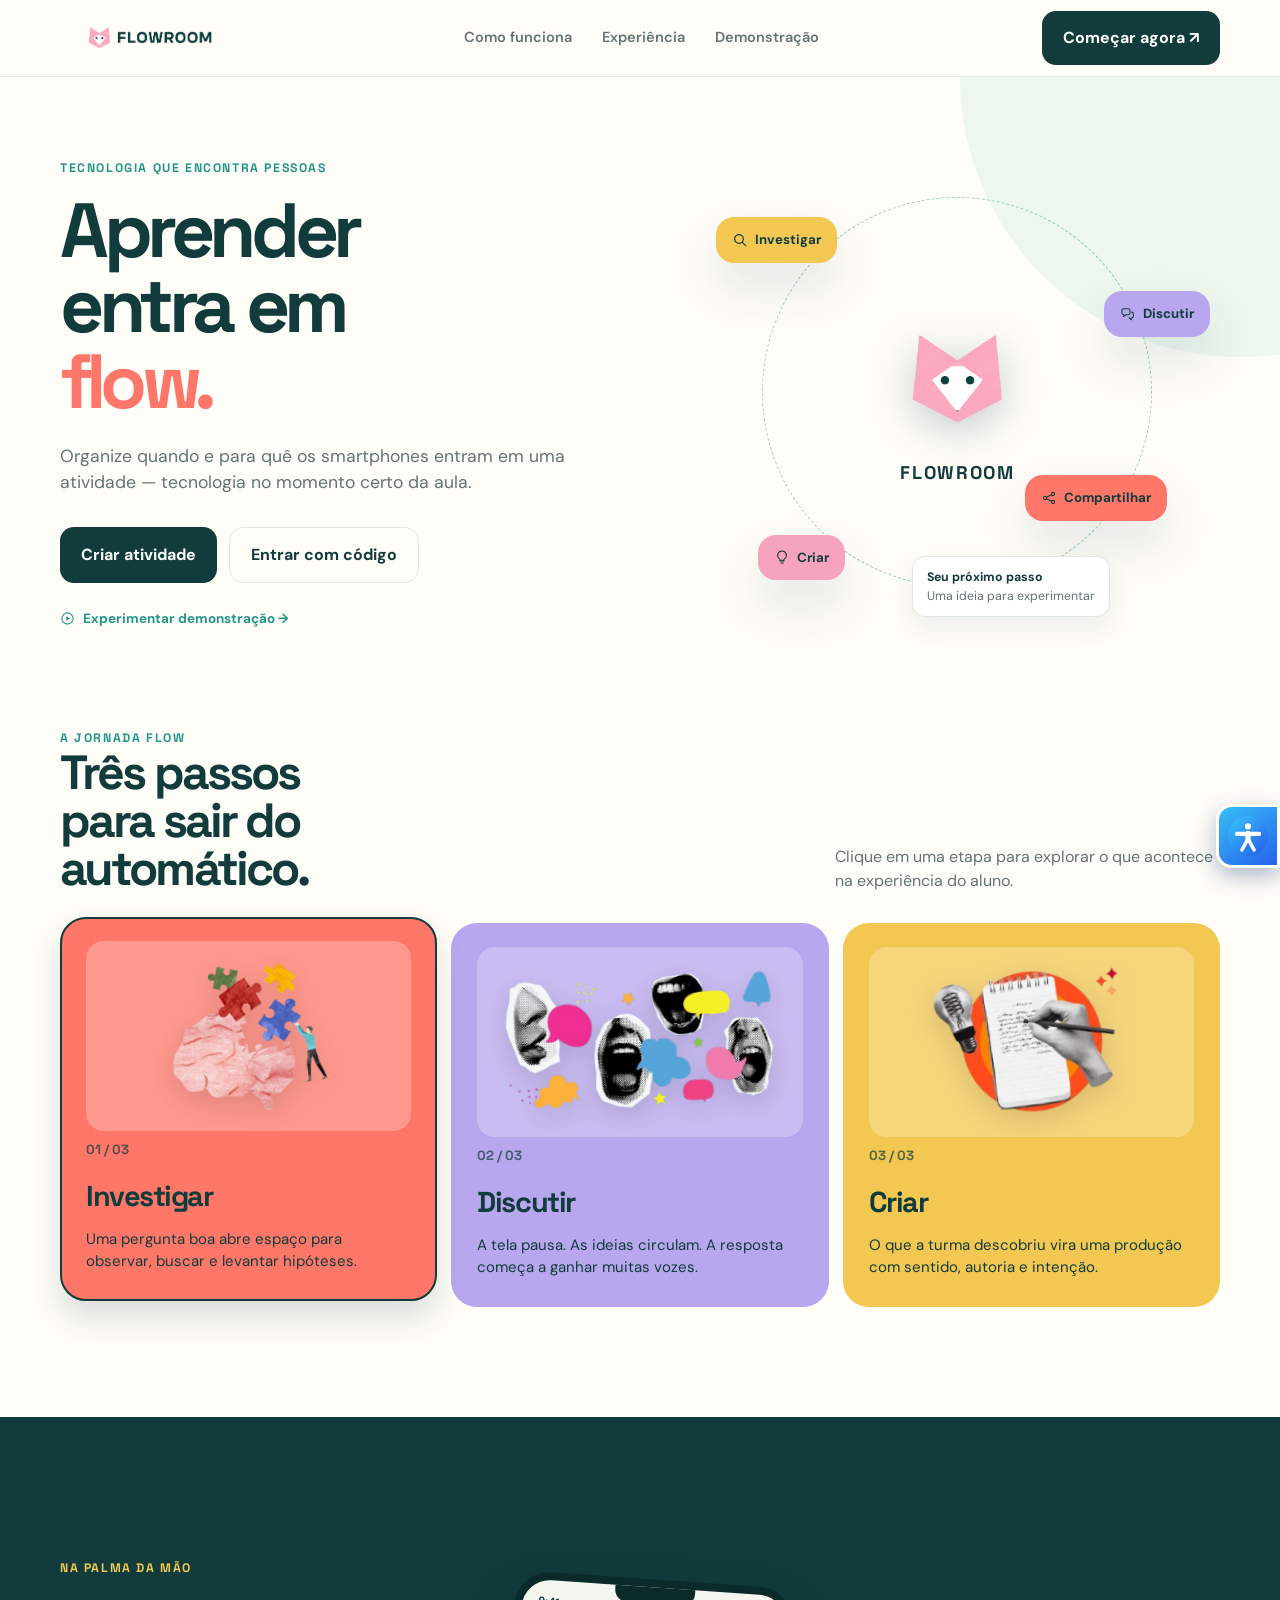
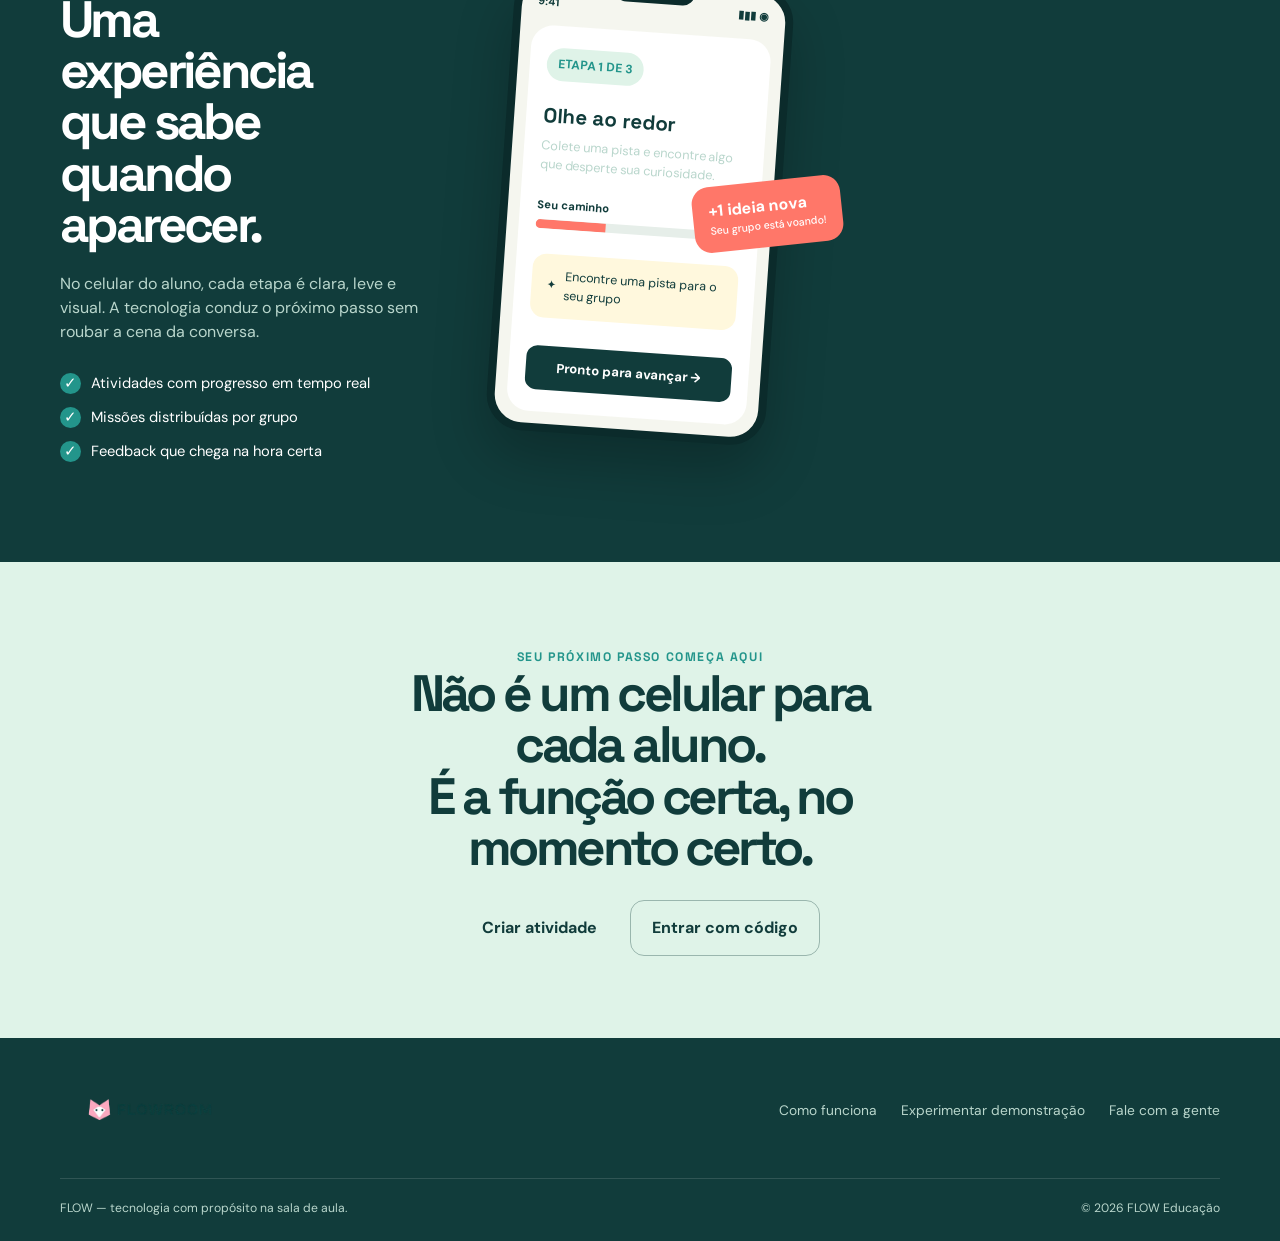
==== commit 03d69038: "style: replace hero wordmark badge with fox mark and lighten final CTA - Hero .flow diagram: swap th" ====
--- a/frontend/index.html
+++ b/frontend/index.html
@@ -233,29 +233,27 @@
       }
       .core {
         align-items: center;
-        background: var(--deep);
-        border-radius: 50%;
-        box-shadow: 0 22px 45px #113c3b3b;
-        color: #fff;
         display: flex;
         flex-direction: column;
-        height: 158px;
+        gap: 3px;
         justify-content: center;
         left: 50%;
         position: absolute;
         top: 50%;
         transform: translate(-50%, -50%);
-        width: 158px;
         z-index: 2;
       }
-      .core strong {
+      .core-logo {
+        filter: drop-shadow(0 10px 20px #113c3b40);
+        height: 158px;
+        width: auto;
+      }
+      .core-name {
+        color: var(--deep);
         font-family: "Space Grotesk";
-        font-size: 1.55rem;
+        font-size: 1.15rem;
+        font-weight: 700;
         letter-spacing: 0.09em;
-      }
-      .core small {
-        color: #a8d8c9;
-        font-size: 0.77rem;
       }
       .chip {
         align-items: center;
@@ -595,7 +593,7 @@
         font-weight: 500;
       }
       .final {
-        background: var(--coral);
+        background: var(--mint);
         padding: 82px 0;
         text-align: center;
       }
@@ -720,12 +718,11 @@
           height: 275px;
           width: 275px;
         }
-        .core {
-          height: 115px;
-          width: 115px;
-        }
-        .core strong {
-          font-size: 1.2rem;
+        .core-logo {
+          height: 122px;
+        }
+        .core-name {
+          font-size: 1rem;
         }
         .chip {
           font-size: 0.72rem;
@@ -1549,15 +1546,11 @@
           height: 245px;
           width: 245px;
         }
-        .core {
-          height: 100px;
-          width: 100px;
-        }
-        .core strong {
-          font-size: 1.05rem;
-        }
-        .core small {
-          font-size: 0.65rem;
+        .core-logo {
+          height: 98px;
+        }
+        .core-name {
+          font-size: 0.85rem;
         }
         .chip {
           font-size: 0.65rem;
@@ -2023,7 +2016,9 @@
           </div>
           <div class="flow" aria-label="Diagrama animado do fluxo de aprendizagem">
             <div class="orbit"></div>
-            <div class="core"><strong>FLOW</strong><small>o ritmo da aula</small></div>
+            <div class="core">
+              <img class="core-logo" src="img/raposa.png" alt="" /><span class="core-name">FLOWROOM</span>
+            </div>
             <div class="chip one">
               <svg viewBox="0 0 24 24" fill="none" aria-hidden="true">
                 <circle cx="10.5" cy="10.5" r="6.5" stroke="currentColor" stroke-width="1.8" />
@@ -2349,81 +2344,10 @@
             <p class="app-note">Ao entrar, você recebe uma função. A resposta completa nasce do grupo.</p>
           </form>
         </section>
-        <section class="app-page" data-page="student-group">
-          <div class="ambient-bg" aria-hidden="true">
-            <div class="ambient-grid"></div>
-            <span class="ambient-orb pink"></span>
-            <span class="ambient-orb yellow"></span>
-            <span class="ambient-orb teal"></span>
-            <span class="ambient-orb coral"></span>
-            <span class="ambient-glass one"></span>
-            <span class="ambient-glass two"></span>
-            <span class="ambient-ring" style="height: 220px; width: 220px; left: 38%; bottom: -60px"></span>
-            <svg class="ambient-ribbon" viewBox="0 0 260 50" width="220" style="left: -30px; bottom: 16%" fill="none" aria-hidden="true">
-              <path
-                d="M0 30 Q50 0 100 22 T260 14"
-                stroke="var(--lilac)"
-                stroke-width="5"
-                stroke-linecap="round"
-                stroke-dasharray="3 10"
-                opacity="0.8"
-              />
-            </svg>
-            <svg class="ambient-sparkle a" viewBox="0 0 24 24" fill="none" aria-hidden="true">
-              <path
-                d="M12 2c.7 4.6 3 6.9 7.6 7.6-4.6.7-6.9 3-7.6 7.6-.7-4.6-3-6.9-7.6-7.6C9 8.9 11.3 6.6 12 2Z"
-                fill="currentColor"
-              />
-            </svg>
-            <svg class="ambient-sparkle b" viewBox="0 0 24 24" fill="none" aria-hidden="true">
-              <path
-                d="M12 2c.7 4.6 3 6.9 7.6 7.6-4.6.7-6.9 3-7.6 7.6-.7-4.6-3-6.9-7.6-7.6C9 8.9 11.3 6.6 12 2Z"
-                fill="currentColor"
-              />
-            </svg>
-            <svg class="ambient-sparkle c" viewBox="0 0 24 24" fill="none" aria-hidden="true">
-              <path
-                d="M12 2c.7 4.6 3 6.9 7.6 7.6-4.6.7-6.9 3-7.6 7.6-.7-4.6-3-6.9-7.6-7.6C9 8.9 11.3 6.6 12 2Z"
-                fill="currentColor"
-              />
-            </svg>
-            <div class="ambient-dust">
-              <i style="left: 10%; top: 20%; width: 4px; height: 4px; animation-delay: -0.5s"></i>
-              <i style="left: 30%; top: 70%; width: 3px; height: 3px; animation-delay: -1.5s"></i>
-              <i style="left: 60%; top: 15%; width: 5px; height: 5px; animation-delay: -2.5s"></i>
-              <i style="left: 80%; top: 55%; width: 3px; height: 3px; animation-delay: -3.5s"></i>
-              <i style="left: 45%; top: 85%; width: 4px; height: 4px; animation-delay: -4s"></i>
-              <i style="left: 20%; top: 45%; width: 3px; height: 3px; animation-delay: -1s"></i>
-            </div>
-          </div>
-          <button class="app-back" data-go="student-login">← Voltar</button>
-          <span class="app-kicker">Seu grupo</span>
-          <h1 class="app-heading">Crie um grupo ou entre em um já formado.</h1>
-          <p class="app-copy">Chame as pessoas da sua equipe — ou use o código que elas compartilharam com você.</p>
-          <div class="app-grid" style="margin-top: 30px">
-            <div class="app-card">
-              <span class="app-kicker">Criar grupo</span>
-              <div class="field" style="margin-top: 14px">
-                <label for="groupNameInput">Nome do grupo</label>
-                <input id="groupNameInput" placeholder="Ex.: Time da Ana" />
-              </div>
-              <button class="app-btn" id="createGroupBtn" style="margin-top: 6px">Criar grupo →</button>
-              <p class="app-note">Você vira o primeiro integrante. Compartilhe o código com sua equipe.</p>
-            </div>
-            <div class="app-card">
-              <span class="app-kicker">Já tenho um grupo</span>
-              <div class="field" style="margin-top: 14px">
-                <label for="groupCodeInput">Código do grupo</label>
-                <input id="groupCodeInput" placeholder="Ex.: GR-42" maxlength="6" />
-              </div>
-              <button class="app-btn alt" id="joinGroupBtn" style="margin-top: 6px">Entrar no grupo →</button>
-            </div>
-          </div>
-        </section>
         <section class="app-page" data-page="student-wait">
           <span class="flow-status">Você entrou</span>
-          <h1 class="app-heading">A sala está se formando.</h1>
-          <p class="app-copy">O professor inicia a atividade quando todos estiverem prontos.</p>
+          <h1 class="app-heading">Aguardando o professor iniciar a atividade...</h1>
+          <p class="app-copy">O código e o nome bastaram — o grupo e a função já foram atribuídos a você.</p>
           <div class="room-layout">
             <div class="app-card">
               <span class="app-kicker">Seu grupo</span>
@@ -2431,6 +2355,9 @@
                 Grupo 2
               </h2>
               <p class="app-note" id="studentGroupCode" hidden>Código do grupo: <strong></strong></p>
+              <p class="app-note" style="font-size: 1rem; color: var(--deep); font-weight: 700; margin-top: 4px">
+                Sua função: Pesquisador
+              </p>
               <div class="member-list">
                 <div class="member"><b>Você</b><small>conectado</small></div>
                 <div class="member"><b>Ana</b><small>conectada</small></div>
@@ -2652,84 +2579,8 @@
               <span class="step-dot current">01 Digital · 8 min</span><span class="step-dot">02 Presencial · 5 min</span
               ><span class="step-dot">03 Digital · 7 min</span>
             </div>
-            <button class="app-btn" data-go="teacher-mode">Criar sessão →</button
+            <button class="app-btn" data-go="teacher-config">Criar sessão →</button
             ><button class="app-btn alt" data-go="teacher-create" style="margin-left: 8px">Criar atividade</button>
-          </div>
-        </section>
-        <section class="app-page" data-page="teacher-mode">
-          <div class="ambient-bg" aria-hidden="true">
-            <div class="ambient-grid"></div>
-            <span class="ambient-orb pink"></span>
-            <span class="ambient-orb yellow"></span>
-            <span class="ambient-orb teal"></span>
-            <span class="ambient-orb coral"></span>
-            <span class="ambient-glass one"></span>
-            <span class="ambient-glass two"></span>
-            <span class="ambient-ring" style="height: 220px; width: 220px; left: 38%; bottom: -60px"></span>
-            <svg class="ambient-ribbon" viewBox="0 0 260 50" width="220" style="left: -30px; bottom: 16%" fill="none" aria-hidden="true">
-              <path
-                d="M0 30 Q50 0 100 22 T260 14"
-                stroke="var(--lilac)"
-                stroke-width="5"
-                stroke-linecap="round"
-                stroke-dasharray="3 10"
-                opacity="0.8"
-              />
-            </svg>
-            <svg class="ambient-sparkle a" viewBox="0 0 24 24" fill="none" aria-hidden="true">
-              <path
-                d="M12 2c.7 4.6 3 6.9 7.6 7.6-4.6.7-6.9 3-7.6 7.6-.7-4.6-3-6.9-7.6-7.6C9 8.9 11.3 6.6 12 2Z"
-                fill="currentColor"
-              />
-            </svg>
-            <svg class="ambient-sparkle b" viewBox="0 0 24 24" fill="none" aria-hidden="true">
-              <path
-                d="M12 2c.7 4.6 3 6.9 7.6 7.6-4.6.7-6.9 3-7.6 7.6-.7-4.6-3-6.9-7.6-7.6C9 8.9 11.3 6.6 12 2Z"
-                fill="currentColor"
-              />
-            </svg>
-            <svg class="ambient-sparkle c" viewBox="0 0 24 24" fill="none" aria-hidden="true">
-              <path
-                d="M12 2c.7 4.6 3 6.9 7.6 7.6-4.6.7-6.9 3-7.6 7.6-.7-4.6-3-6.9-7.6-7.6C9 8.9 11.3 6.6 12 2Z"
-                fill="currentColor"
-              />
-            </svg>
-            <div class="ambient-dust">
-              <i style="left: 10%; top: 20%; width: 4px; height: 4px; animation-delay: -0.5s"></i>
-              <i style="left: 30%; top: 70%; width: 3px; height: 3px; animation-delay: -1.5s"></i>
-              <i style="left: 60%; top: 15%; width: 5px; height: 5px; animation-delay: -2.5s"></i>
-              <i style="left: 80%; top: 55%; width: 3px; height: 3px; animation-delay: -3.5s"></i>
-              <i style="left: 45%; top: 85%; width: 4px; height: 4px; animation-delay: -4s"></i>
-              <i style="left: 20%; top: 45%; width: 3px; height: 3px; animation-delay: -1s"></i>
-            </div>
-          </div>
-          <button class="app-back" data-go="teacher-activity">← Voltar à atividade</button>
-          <span class="app-kicker">Antes de criar a sala</span>
-          <h1 class="app-heading">Como sua turma vai trabalhar?</h1>
-          <p class="app-copy">
-            Isso muda como o FlowRoom organiza as funções e o que você vê no painel da sala.
-          </p>
-          <div class="app-grid" style="margin-top: 30px">
-            <button class="app-choice" data-mode-choice="group">
-              <span class="app-icon"
-                ><svg viewBox="0 0 24 24" fill="none" aria-hidden="true">
-                  <circle cx="8.5" cy="8" r="3" stroke="currentColor" stroke-width="1.7" />
-                  <path d="M3 20c0-3.3 2.5-6 5.5-6S14 16.7 14 20" stroke="currentColor" stroke-width="1.7" stroke-linecap="round" />
-                  <circle cx="16.5" cy="7" r="2.4" stroke="currentColor" stroke-width="1.6" opacity="0.75" />
-                  <path d="M14.5 20c-.15-2.7 1.6-5.2 4-5.7" stroke="currentColor" stroke-width="1.6" stroke-linecap="round" opacity="0.75" />
-                </svg></span
-              ><strong>Em grupo</strong>
-              <p>Alunos se juntam em equipes e dividem funções complementares.</p>
-            </button>
-            <button class="app-choice" data-mode-choice="individual">
-              <span class="app-icon"
-                ><svg viewBox="0 0 24 24" fill="none" aria-hidden="true">
-                  <circle cx="12" cy="7.5" r="3.6" stroke="currentColor" stroke-width="1.7" />
-                  <path d="M4.5 20c0-4.1 3.4-7 7.5-7s7.5 2.9 7.5 7" stroke="currentColor" stroke-width="1.7" stroke-linecap="round" />
-                </svg></span
-              ><strong>Individual</strong>
-              <p>Cada aluno recebe sua própria função e acompanha o próprio ritmo.</p>
-            </button>
           </div>
         </section>
         <section class="app-page" data-page="teacher-config">
@@ -2779,7 +2630,7 @@
               <i style="left: 20%; top: 45%; width: 3px; height: 3px; animation-delay: -1s"></i>
             </div>
           </div>
-          <button class="app-back" data-go="teacher-mode">← Voltar</button
+          <button class="app-back" data-go="teacher-activity">← Voltar</button
           ><span class="app-kicker">Configuração rápida</span>
           <h1 class="app-heading">Prepare o ritmo da sala.</h1>
           <form class="app-form" data-form="teacher">
@@ -3199,7 +3050,7 @@
         form.addEventListener("submit", (event) => {
           event.preventDefault();
           const destinations = {
-            student: "student-group",
+            student: "student-wait",
             "teacher-login": "teacher-activity",
             "teacher-register": "teacher-create",
             activity: "teacher-config",
@@ -3208,28 +3059,6 @@
           showPage(destinations[form.dataset.form] || "choose");
         }),
       );
-      document.querySelectorAll("[data-mode-choice]").forEach((button) =>
-        button.addEventListener("click", () => {
-          button.classList.add("is-picked");
-          flowroomMode = button.dataset.modeChoice;
-          setTimeout(() => showPage("teacher-config"), 180);
-        }),
-      );
-      document.querySelector("#createGroupBtn").addEventListener("click", (event) => {
-        event.preventDefault();
-        const name = document.querySelector("#groupNameInput").value.trim() || "Novo grupo";
-        const code = "GR-" + Math.floor(10 + Math.random() * 90);
-        document.querySelector("#studentGroupHeading").textContent = name;
-        const codeNote = document.querySelector("#studentGroupCode");
-        codeNote.hidden = false;
-        codeNote.querySelector("strong").textContent = code;
-        showPage("student-wait");
-      });
-      document.querySelector("#joinGroupBtn").addEventListener("click", (event) => {
-        event.preventDefault();
-        document.querySelector("#studentGroupCode").hidden = true;
-        showPage("student-wait");
-      });
     </script>
     <script src="assets/js/flowroom.js"></script>
   </body>
